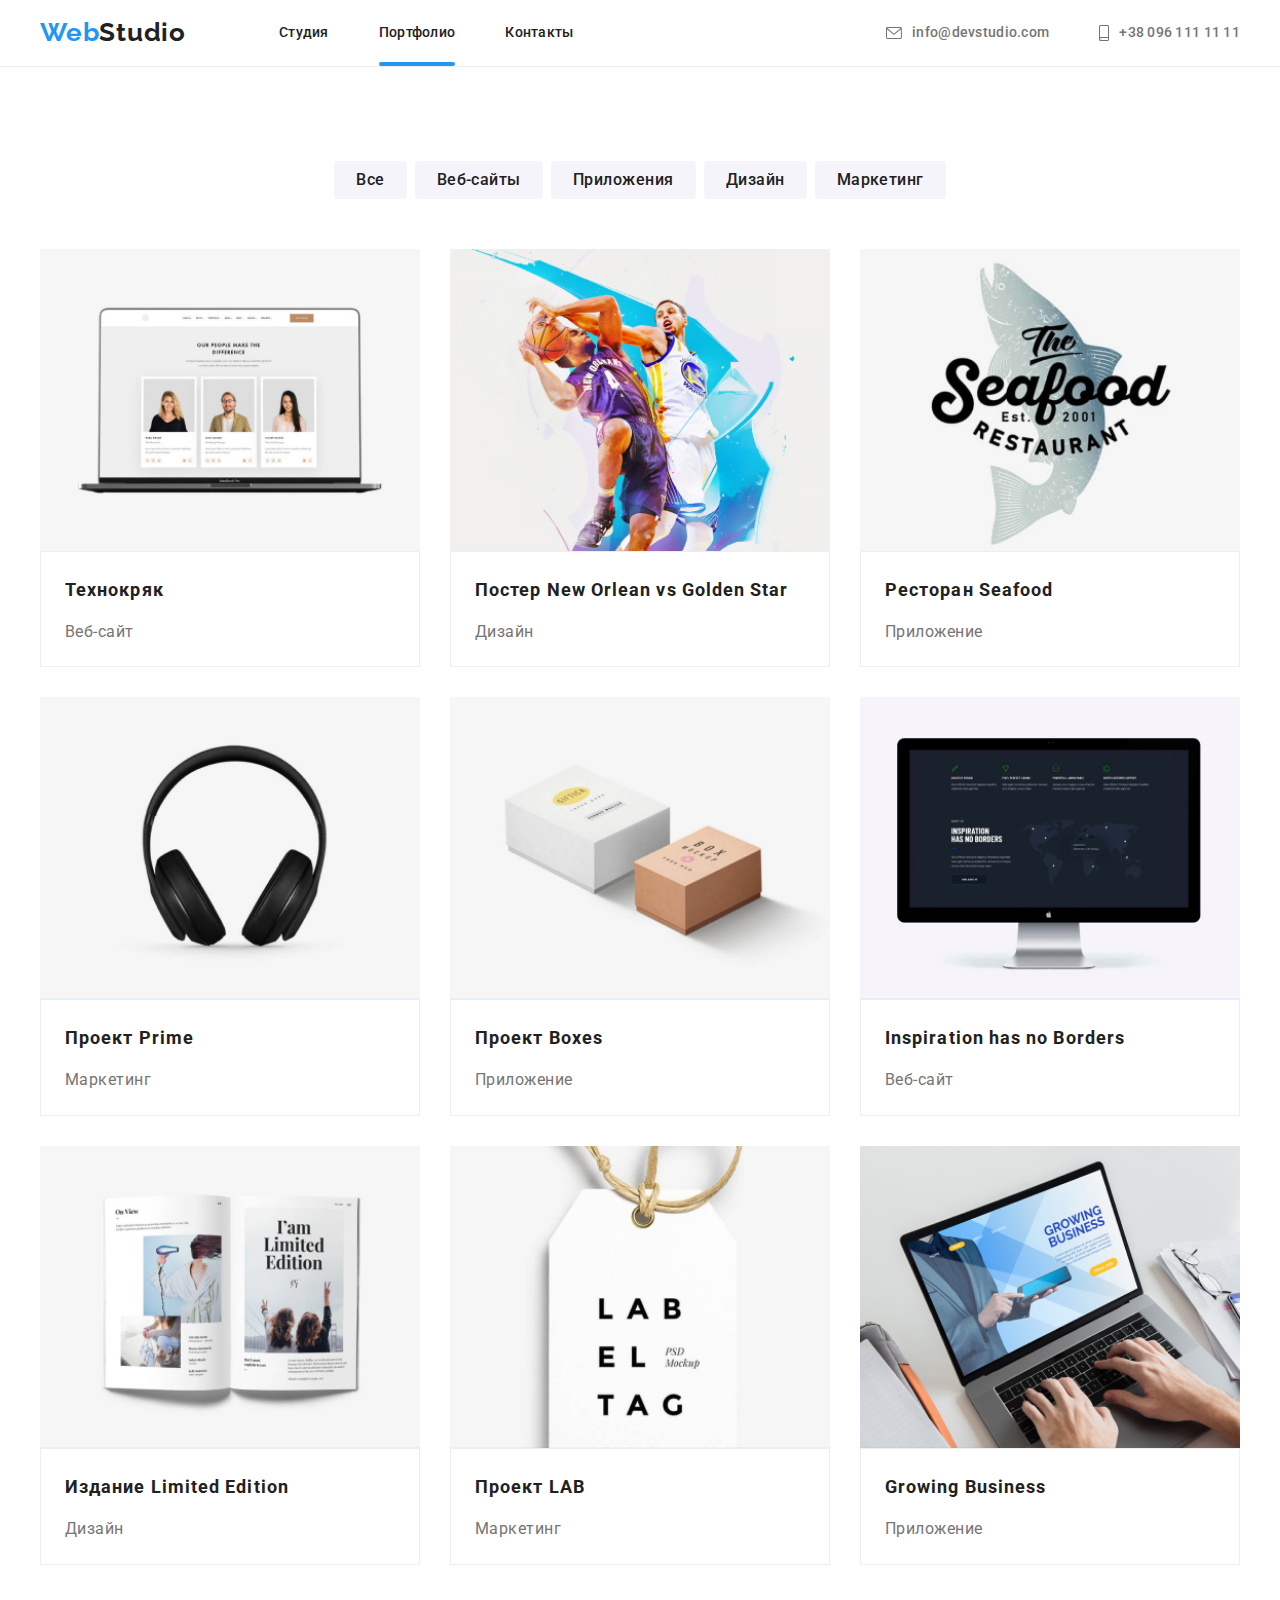
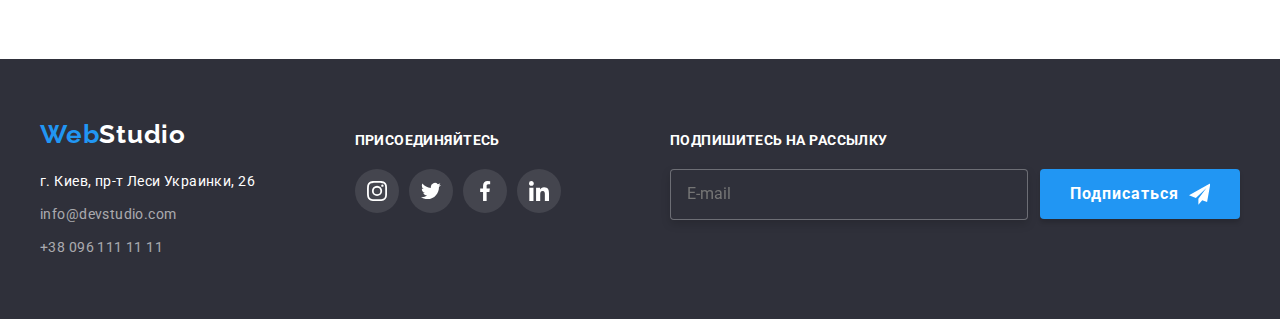
==== portfolio.html @ 5d21a69b "enitial commit" ====
<!DOCTYPE html>
<html lang="en">
  <head>
    <meta charset="UTF-8">
    <meta http-equiv="X-UA-Compatible" content="IE=edge">
    <meta name="viewport" content="width=device-width, initial-scale=1.0">
    <link href="https://fonts.googleapis.com/css2?family=Raleway:wght@700&family=Roboto:wght@400;500;700;900&display=swap" rel="stylesheet">
    <link rel="stylesheet" href="https://cdnjs.cloudflare.com/ajax/libs/modern-normalize/1.1.0/modern-normalize.min.css">
    <link rel="stylesheet" href="css/main.min.css">
    <title>Портфолио</title>
  </head>
  <body>
    <header class="header">
      <div class="container main-nav ">
        <nav class="site-nav">
          <a href="index.html" class="logo"><span class="logo__span">Web</span>Studio</a>
          <ul class="site-nav__list list">
            <li class="site-nav__item item"><a href="index.html" class="site-nav__link ">Студия</a></li>
            <li class="site-nav__item item"><a href="portfolio.html" class="site-nav__link current">Портфолио</a></li>
            <li class="site-nav__item item"><a href="#" class="site-nav__link">Контакты</a></li>
          </ul>
        </nav>
    
        <ul class="contact-list list">
          <li class="contact-list__item"><a href="mailto:info@devstudio.com" class="contact-list__link">
              <svg class="contact-list__icon" width="16px" height="12px">
                <use href="./images/icons.svg#envelope"></use>
              </svg> info@devstudio.com</a></li>
    
          <li class="contact-list__item"><a href="tel:+380961111111" class="contact-list__link">
              <svg class="contact-list__icon" width="10px" height="16px">
                <use href="./images/icons.svg#smartphone"></use>
              </svg> +38 096 111 11 11</a></li>
        </ul>
      </div>
    </header>

    <main>
      <section class="section">
      <div class="container">
        <ul class="filter-list list">
          <li class="filter-list__item"><button type="button" class="filter-list__btn">Все</button></li>
          <li class="filter-list__item"><button type="button" class="filter-list__btn">Веб-сайты</button></li>
          <li class="filter-list__item"><button type="button" class="filter-list__btn">Приложения</button></li>
          <li class="filter-list__item"><button type="button" class="filter-list__btn">Дизайн</button></li>
          <li class="filter-list__item"><button type="button" class="filter-list__btn">Маркетинг</button></li>
        </ul>
      </div>
      
        <div class="container">
        <ul class="cards-list list">
          <li class="cards-list__item"><a href="#" class="cards-list__link">
            <div class="product">
              <img src="images/technokryak.jpg" alt="Пример веб-сайта" width="370" height="294" class="product__image">
              <div class="overlay">
                <p class="overlay__text">Ресурс предлагает комплексные предложения с разным уровнем функционала и сервисов. Все это позволит посетителю получить
                исчерпывающие сведения о компании или частном лице.</p>
              </div>
            </div>
            <div class="product__content">
              <h3 class="product__name">Технокряк</h3>
              <p class="product__info">Веб-сайт</p>
            </div></a>
          </li>

          <li class="cards-list__item"><a href="#" class="cards-list__link">
            <div class="product">
              <img src="images/poster-golden-star.jpg" alt="Постер" width="370" height="294">
              <div class="overlay">
                <p class="overlay__text">Ресурс предлагает комплексные предложения с разным уровнем функционала и сервисов. Все это позволит посетителю
                  получить
                  исчерпывающие сведения о компании или частном лице.</p>
              </div>
            </div>
            <div class="product__content">
              <h3 class="product__name">Постер New Orlean vs Golden Star</h3>
              <p class="product__info">Дизайн</p>
            </div></a>
          </li>

          <li class="cards-list__item"><a href="#" class="cards-list__link">
            <div class="product">
              <img src="images/seafood-logo.jpg" alt="Логотип ресторана" width="370" height="294">
            <div class="overlay">
              <p class="overlay__text">Ресурс предлагает комплексные предложения с разным уровнем функционала и сервисов. Все это позволит посетителю
                получить
                исчерпывающие сведения о компании или частном лице.</p>
            </div>
            </div>
            <div class="product__content">
              <h3 class="product__name">Ресторан Seafood</h3>
              <p class="product__info">Приложение</p>
            </div></a>
          </li>

          <li class="cards-list__item"><a href="#" class="cards-list__link">
            <div class="product">
              <img src="images/headphones.jpg" alt="Чёрные наушники" width="370" height="294">
            <div class="overlay">
              <p class="overlay__text">Ресурс предлагает комплексные предложения с разным уровнем функционала и сервисов. Все это позволит посетителю
                получить
                исчерпывающие сведения о компании или частном лице.</p>
            </div>
            </div>
            <div class="product__content">
              <h3 class="product__name">Проект Prime</h3>
              <p class="product__info">Маркетинг</p>
            </div></a>
          </li>

          <li class="cards-list__item"><a href="#" class="cards-list__link">
            <div class="product">
              <img src="images/mockup-boxes.jpg" alt="Макеты коробок" width="370" height="294">
              <div class="overlay">
                <p class="overlay__text">Ресурс предлагает комплексные предложения с разным уровнем функционала и сервисов. Все это позволит посетителю
                  получить
                  исчерпывающие сведения о компании или частном лице.</p>
              </div>
            </div>
            <div class="product__content">
              <h3 class="product__name">Проект Boxes</h3>
              <p class="product__info">Приложение</p>
            </div></a>
          </li>

          <li class="cards-list__item"><a href="#" class="cards-list__link">
            <div class="product">
              <img src="images/inspiration-has-no-borders.jpg" alt="Пример веб-сайта" width="370" height="294">
              <div class="overlay">
                <p class="overlay__text">Ресурс предлагает комплексные предложения с разным уровнем функционала и сервисов. Все это позволит посетителю
                  получить
                  исчерпывающие сведения о компании или частном лице.</p>
              </div>
            </div>
            <div class="product__content">
              <h3 class="product__name">Inspiration has no Borders</h3>
              <p class="product__info">Веб-сайт</p>
            </div></a>
          </li>

          <li class="cards-list__item"><a href="#" class="cards-list__link">
            <div class="product">
            <img src="images/limited-edition.jpg" alt="Журнал" width="370" height="294">
            <div class="overlay">
              <p class="overlay__text">Ресурс предлагает комплексные предложения с разным уровнем функционала и сервисов. Все это позволит посетителю
                получить
                исчерпывающие сведения о компании или частном лице.</p>
            </div>
            </div>
            <div class="product__content">
              <h3 class="product__name">Издание Limited Edition</h3>
              <p class="product__info">Дизайн</p>
            </div></a>
          </li>

          <li class="cards-list__item"><a href="#" class="cards-list__link">
            <div class="product">
              <img src="images/lab-project.jpg" alt="Макет проекта" width="370" height="294">
              <div class="overlay">
                <p class="overlay__text">Ресурс предлагает комплексные предложения с разным уровнем функционала и сервисов. Все это позволит посетителю
                  получить
                  исчерпывающие сведения о компании или частном лице.</p>
              </div>
            </div>
            <div class="product__content">
              <h3 class="product__name">Проект LAB</h3>
              <p class="product__info">Маркетинг</p>
            </div></a>
          </li>

          <li class="cards-list__item"><a href="#" class="cards-list__link">
            <div class="product">
              <img src="images/growing-business.jpg" alt="Пример веб-сайта" width="370" height="294">
              <div class="overlay">
                <p class="overlay__text">Ресурс предлагает комплексные предложения с разным уровнем функционала и сервисов. Все это позволит посетителю
                  получить
                  исчерпывающие сведения о компании или частном лице.</p>
              </div>
            </div>
            <div class="product__content">
              <h3 class="product__name">Growing Business</h3>
              <p class="product__info">Приложение</p>
            </div></a>
          </li>
        </ul>
      </div>
      </section>
    </main>

    <footer class="footer">
      <div class="container">
        <div class="footer-container">
          <div class="footer-info">
            <a href="index.html" class="footer__logo logo"><span class="logo__span">Web</span>Studio</a>
            <address class="footer-info__address">г. Киев, пр-т Леси Украинки, 26</address>
            <a href="mailto:info@devstudio.com" class="footer-info__link">info@devstudio.com</a>
            <a href="tel:+380961111111" class="footer-info__link">+38 096 111 11 11</a>
          </div>
    
          <div class="footer-join">
            <b class="footer-join__join">Присоединяйтесь</b>
            <ul class="icon-actions list">
              <li><a href="https://www.instagram.com/" class="icon-actions__item footer-icon"><svg width="20px"
                    height="20px">
                    <use href="./images/icons.svg#instagram"></use>
                  </svg></a></li>
    
              <li><a href="https://twitter.com/" class="icon-actions__item footer-icon"><svg width="20px" height="20px">
                    <use href="./images/icons.svg#twitter"></use>
                  </svg></a></li>
    
              <li><a href="https://www.facebook.com/" class="icon-actions__item footer-icon"><svg width="20px"
                    height="20px">
                    <use href="./images/icons.svg#facebook"></use>
                  </svg></a></li>
    
              <li><a href="https://www.linkedin.com/" class="icon-actions__item last footer-icon"><svg width="20px"
                    height="20px">
                    <use href="./images/icons.svg#linkedin"></use>
                  </svg></a></li>
            </ul>
          </div>
    
          <div class="footer-form">
            <b class="footer-form__join">Подпишитесь на рассылку</b>
    
            <form class="footer-form__form">
              <input type="mail" name="mail" id="mail" placeholder="E-mail" class="footer-form__input">
              <button type="submit" class="footer-form__btn">Подписаться
                <svg width="24px" height="24px" class="footer-form__icon">
                  <use href="./images/icons.svg#telegram"></use>
                </svg>
              </button>
    
            </form>
          </div>
    
        </div>
    
      </div>
    </footer>

  </body>
</html>
---- css/main.min.css ----
:root{--primary-text-color: #212121;--secondary-text-color: #757575;--accent-color: #2196f3;--background: #ffffff;--filter-btn-color: #f5f4fa;--main-font: 'Roboto', sans-serif;--logo-font: 'Raleway', sans-serif;--icon: #afb1b8}.visually-hidden{position:absolute;width:1px;height:1px;margin:-1px;border:0;padding:0;clip:rect(0 0 0 0);overflow:hidden}*,*::before,*::after{box-sizing:border-box}h1,h2,h3,h4,h5,h6,p{margin:0}img{display:block;width:100%;height:auto}body{background-color:var(--background);color:var(--primary-text-color);font-family:var(--main-font);margin:0}.list{padding:0;margin:0;list-style:none}.section{padding:94px 0px 94px 0px}.features-list__text,.team-list__text,.product__info{color:var(--secondary-text-color)}.container{width:1230px;padding-left:15px;padding-right:15px;margin:0px auto}.logo{color:inherit;font-family:'Raleway', sans-serif;font-weight:700;font-size:26px;line-height:1.2;letter-spacing:0.03em;text-decoration:none}.footer__logo{color:#ffffff;padding:0}.logo__span{color:var(--accent-color)}.submit__btn,.hero-section__btn,.footer-form__btn{display:flex;align-items:center;text-align:center;letter-spacing:0.06em;color:#FFFFFF;font-family:'Roboto';font-style:normal;font-weight:700;font-size:16px;line-height:1.9;background:var(--accent-color);box-shadow:0px 4px 4px rgba(0,0,0,0.15);border-radius:4px}.submit__btn:hover,.hero-section__btn:hover,.footer-form__btn:hover,.submit__btn:focus,.hero-section__btn:focus,.footer-form__btn:focus{background-color:#188cef}.section-title{margin:0 auto;margin-bottom:50px;font-size:36px;line-height:1.1;text-align:center;letter-spacing:0.03em}.icon-actions{display:flex}.icon-actions__item{display:block;width:44px;height:44px;padding:12px;margin-right:10px;border-radius:50%;fill:var(--icon);transition:fill 250ms cubic-bezier(0.4, 0, 0.2, 1),background-color 250ms cubic-bezier(0.4, 0, 0.2, 1)}.icon-actions__item:hover,.icon-actions__item:focus{fill:#ffffff;background-color:var(--accent-color)}.backdrop{position:fixed;top:0;left:0;width:100%;height:100%;background-color:rgba(0,0,0,0.2);opacity:1;transition:opacity 250ms cubic-bezier(0.4, 0, 0.2, 1)}.backdrop.is-hidden{opacity:0;pointer-events:none}.backdrop.is-hidden .modal{transform:translate(-50%, -50%) scale(0.9)}.modal{width:528px;height:581px;position:absolute;top:50%;left:50%;padding:8px 8px 543px 490px;background-color:#ffffff;box-shadow:0px 1px 3px rgba(0,0,0,0.12),0px 1px 1px rgba(0,0,0,0.14),0px 2px 1px rgba(0,0,0,0.2);border-radius:4px;transform:translate(-50%, -50%) scale(1);transition:transform 250ms cubic-bezier(0.4, 0, 0.2, 1)}.modal__btn{position:absolute;z-index:1;width:30px;height:30px;background:#ffffff;border:1px solid rgba(0,0,0,0.1);box-sizing:border-box;border-radius:100%}.form__icon--close{width:11px;height:11px;transition:fill 250ms cubic-bezier(0.4, 0, 0.2, 1)}.form__icon--close:hover,.form__icon--close:focus{fill:var(--accent-color)}.form{width:100%;position:absolute;top:0;left:0;bottom:0;padding:40px}.form__title{margin-bottom:12px;font-weight:700;font-size:20px;line-height:1.2;text-align:center;letter-spacing:0.03em;color:var(--primary-text-color)}.form__field{position:relative;display:flex;flex-direction:column}.form__label{margin-bottom:4px;font-family:'Roboto';font-size:12px;line-height:1.2;letter-spacing:0.01em;color:var(--secondary-text-color)}.form__input{margin:0;padding:12px 40px;margin-bottom:10px;border:1px solid rgba(33,33,33,0.2);box-sizing:border-box;border-radius:4px;transition:border 250ms cubic-bezier(0.4, 0, 0.2, 1);font-size:16px}.form__input:hover,.form__input:focus{border:1px solid var(--accent-color);box-sizing:border-box;border-radius:4px}.form__input:hover ~ .form__icon,.form__input:focus ~ .form__icon{fill:var(--accent-color)}.form__icon{position:absolute;top:57%;left:12px;transform:translateY(-57%);transition:fill 250ms cubic-bezier(0.4, 0, 0.2, 1)}.form__textarea{margin:0;padding:12px 16px;margin-bottom:20px;border:1px solid rgba(33,33,33,0.2);box-sizing:border-box;border-radius:4px;resize:none}.form__textarea:hover,.form__textarea:focus{border:1px solid var(--accent-color);box-sizing:border-box;border-radius:4px}.form__textarea::placeholder{color:rgba(117,117,117,0.5);font-size:14px;line-height:1.2;letter-spacing:0.01em}.policy-checkbox__label{display:flex;align-items:center;margin-bottom:30px;margin-left:11px;font-size:14px;line-height:1.7;letter-spacing:0.03em;color:var(--secondary-text-color)}.policy-checkbox__label::before{content:'';display:inline-block;width:16px;height:15px;margin-right:7px;cursor:pointer;border:#212121 2px solid;border-radius:2px}.policy-checkbox:focus+.policy-checkbox__label::before{width:16px;height:15px;outline:var(--primary-text-color) 1px solid}.policy-checkbox:checked+.policy-checkbox__label::before{width:16px;height:15px;border:#2196F3 2px solid;border-radius:2px;background-image:url("../images/check.svg");background-color:#2196F3;background-size:contain;background-position:center;background-repeat:no-repeat;margin-right:7px;outline:none}.policy-checkbox__link{color:var(--accent-color);margin:0 auto}.submit__btn{width:200px;height:50px;padding:10px 55px 10px 55px;margin:0 auto;border:none;cursor:pointer;transition:background-color 250ms cubic-bezier(0.4, 0, 0.2, 1),box-shadow 250ms cubic-bezier(0.4, 0, 0.2, 1)}.filter-list{display:flex;justify-content:center;margin-bottom:50px}.filter-list__item:not(:last-child){margin-right:8px}.filter-list__btn{background-color:var(--filter-btn-color);color:var(--primary-text-color);border-radius:4px;padding:6px 22px 6px 22px;border:none;font-family:var(--main-font);font-size:16px;font-weight:500;line-height:1.6;text-align:center;letter-spacing:0.03em;transition:color 250ms cubic-bezier(0.4, 0, 0.2, 1),background-color 250ms cubic-bezier(0.4, 0, 0.2, 1),box-shadsow 250ms cubic-bezier(0.4, 0, 0.2, 1)}.filter-list__btn:hover,.filter-list__btn:focus{background-color:var(--accent-color);color:#ffffff;cursor:pointer;box-shadow:0px 3px 1px rgba(0,0,0,0.1),0px 1px 2px rgba(0,0,0,0.08),0px 2px 2px rgba(0,0,0,0.12)}.header{border-bottom:1px solid #ececec;background:var(--background)}.header .list{font-weight:500;font-size:14px;line-height:1.1;letter-spacing:0.02em}.site-nav__link{color:inherit;text-decoration:none;padding:26px 0px 26px 0px;transition:color 250ms cubic-bezier(0.4, 0, 0.2, 1)}.site-nav__link:hover,.site-nav__link:focus{color:var(--accent-color)}.site-nav__list .site-nav__link{position:relative}.site-nav__link.current::after{content:'';display:block;position:absolute;bottom:0;width:100%;height:4px;background:var(--accent-color);border-radius:2px}.main-nav,.main-nav .site-nav{display:flex;align-items:center}.site-nav__list{display:flex;margin-left:93px}.site-nav__item:not(:last-child){margin-right:50px}.site-nav__link .current{color:var(--accent-color)}.contact-list{display:flex;margin-left:auto}.contact-list__item:not(:last-child){margin-right:50px}.contact-list__link{display:flex;color:var(--secondary-text-color);fill:var(--secondary-text-color);text-decoration:none;align-items:center;padding:25px 0px 25px 0px;transition:color 250ms cubic-bezier(0.4, 0, 0.2, 1),fill 250ms cubic-bezier(0.4, 0, 0.2, 1)}.contact-list__link:hover,.contact-list__link:focus{color:var(--accent-color);fill:var(--accent-color)}.contact-list__icon{margin-right:10px}.hero-section{background-color:#2f303a;background-image:linear-gradient(rgba(47,48,58,0.4), rgba(47,48,58,0.4)),url("../images/hero.jpg");padding-top:200px;padding-bottom:200px;text-align:center}.hero-section__title{width:696px;color:#ffffff;font-weight:900;font-size:44px;line-height:1.36;letter-spacing:0.06em;text-transform:uppercase;margin:0 auto;margin-bottom:30px}.hero-section__btn{padding:10px 32px 10px 32px;margin:0 auto;border:none;cursor:pointer;box-shadow:0px 4px 4px rgba(0,0,0,0.15);transition:background-color 250ms cubic-bezier(0.4, 0, 0.2, 1)}.features-section{padding-bottom:0}.features-list{display:flex}.features-list__item{margin:0 auto;width:270px}.features-list__subtitle{margin-bottom:10px;font-size:14px;font-weight:700;line-height:1.1;letter-spacing:0.03em;text-transform:uppercase}.features-list__text{font-size:14px;line-height:1.7;letter-spacing:0.03em}.features-list__icon{display:flex;width:270px;height:120px;background-color:var(--filter-btn-color);border-radius:4px;margin-bottom:30px;justify-content:center;align-items:center}.image-list{display:flex}.image-list__item{margin-right:30px;flex-basis:calc(100% / 3);position:relative}.image-list__item:last-child{margin:0 auto}.image-list__text{position:absolute;padding:27px 0px 27px 0px;margin-right:30px;bottom:0;width:100%;color:#ffffff;font-weight:700;background-color:rgba(47,48,58,0.8);line-height:1.2;text-align:center;text-transform:uppercase}.team-section{background-color:#f5f4fa}.team-list{display:flex}.team-list__item{margin-right:30px;flex-basis:calc(100% / 4)}.team-list__item:last-child{margin-right:0}.card{box-shadow:0px 1px 3px rgba(0,0,0,0.12),0px 1px 1px rgba(0,0,0,0.14),0px 2px 1px rgba(0,0,0,0.2);border-radius:0px 0px 4px 4px;background:#ffffff}.card-content{padding:30px 32px 30px 32px}.team-list__subtitle{margin-bottom:10px;font-weight:500;font-size:16px;line-height:1.2;text-align:center;letter-spacing:0.03em}.team-list__text{font-size:16px;line-height:1.2;text-align:center;letter-spacing:0.03em;margin-bottom:16px}.features-list__text,.team-list__text,.product__info{color:var(--secondary-text-color)}.clients-list{display:flex}.clients-list__item{margin-right:30px;flex-basis:calc(100% / 6)}.clients-list__item:last-child,.clients-list__item .last{margin-right:0}.clients-list__icon{height:92px;border:1px solid var(--icon);border-radius:4px;padding:16px 32px;display:block;fill:var(--icon);transition:fill 250ms cubic-bezier(0.4, 0, 0.2, 1),border 250ms cubic-bezier(0.4, 0, 0.2, 1)}.clients-list__icon:hover,.clients-list__icon:focus{border:1px solid var(--accent-color);fill:var(--accent-color)}.cards-list{display:flex;flex-wrap:wrap;margin-top:-30px;margin-left:-30px}.cards-list__item{position:relative;flex-basis:calc(100% / 3 - 30px);margin-left:30px;margin-top:30px;transition:box-shadow 250ms cubic-bezier(0.4, 0, 0.2, 1)}.cards-list__item:hover,.cards-list__item:focus{box-shadow:0px 1px 1px rgba(0,0,0,0.12),0px 4px 4px rgba(0,0,0,0.06),1px 4px 6px rgba(0,0,0,0.16)}.cards-list__item:hover .overlay,.cards-list__item:focus .overlay{transform:translateY(0)}.product__content{padding:20px 24px 20px 24px;border:1px solid #eeeeee}.product__name{font-weight:700;font-size:18px;line-height:2;letter-spacing:0.06em;margin-bottom:10px}.product__info{line-height:1.8;letter-spacing:0.03em}.cards-list__link{text-decoration:none;color:inherit}.product{position:relative;overflow:hidden}.product .overlay{position:absolute;top:0;left:0;width:100%;height:100%;transform:translateY(100%);background-color:rgba(33,150,243,0.9);transition:transform 250ms cubic-bezier(0.4, 0, 0.2, 1),background-color 250ms cubic-bezier(0.4, 0, 0.2, 1)}.overlay .overlay__text{font-size:18px;line-height:1.5;letter-spacing:0.03em;margin:63px 24px;color:#ffffff}.footer{background-color:#2f303a;padding:60px 0px 60px 0px;display:flex}.footer-info__link{font-size:14px;line-height:1.7;letter-spacing:0.03em;color:rgba(255,255,255,0.6);text-decoration:none;display:block;margin-top:9px;transition:color 250ms cubic-bezier(0.4, 0, 0.2, 1),fill 250ms cubic-bezier(0.4, 0, 0.2, 1)}.footer-info__link:hover,.footer-info__link:focus{color:var(--accent-color);fill:var(--accent-color)}.footer-info__address{margin:20px 0px 0px 0px;color:#ffffff;font-style:normal;font-size:14px;line-height:1.7;letter-spacing:0.03em}.footer-container,.footer-actions{display:flex}.footer-join{margin-top:12px;margin-left:auto}.footer-join__join,.footer-form__join{font-weight:700px;text-transform:uppercase;color:#ffffff;font-size:14px;line-height:1.2;letter-spacing:0.03em}.icon-actions__item.footer-icon{width:44px;height:44px;border-radius:50%;margin-top:20px;padding:12px;fill:#ffffff;background-color:rgba(255,255,255,0.1)}.icon-actions__item.footer-icon:not(:last-child){margin-right:10px}.icon-actions__item.footer-icon:hover,.icon-actions__item.footer-icon:focus{fill:#ffffff;background-color:var(--accent-color)}.footer-form{position:relative;margin-top:12px;margin-left:auto}.footer-form__form{display:flex;flex-direction:row}.footer-form__input{width:358px;margin:20px 12px 0px 0px;padding:15px 16px;border:1px solid rgba(255,255,255,0.3);box-sizing:border-box;filter:drop-shadow(0px 4px 4px rgba(0,0,0,0.15));background:#2F303A;border-radius:4px}.footer-form__btn{width:200px;height:50px;margin-top:20px;padding:10px 30px 10px 30px;border:none;cursor:pointer;transition:background-color 250ms cubic-bezier(0.4, 0, 0.2, 1),box-shadow 250ms cubic-bezier(0.4, 0, 0.2, 1)}.footer-form__icon{margin-left:10px;fill:#ffffff}
/*# sourceMappingURL=main.min.css.map */
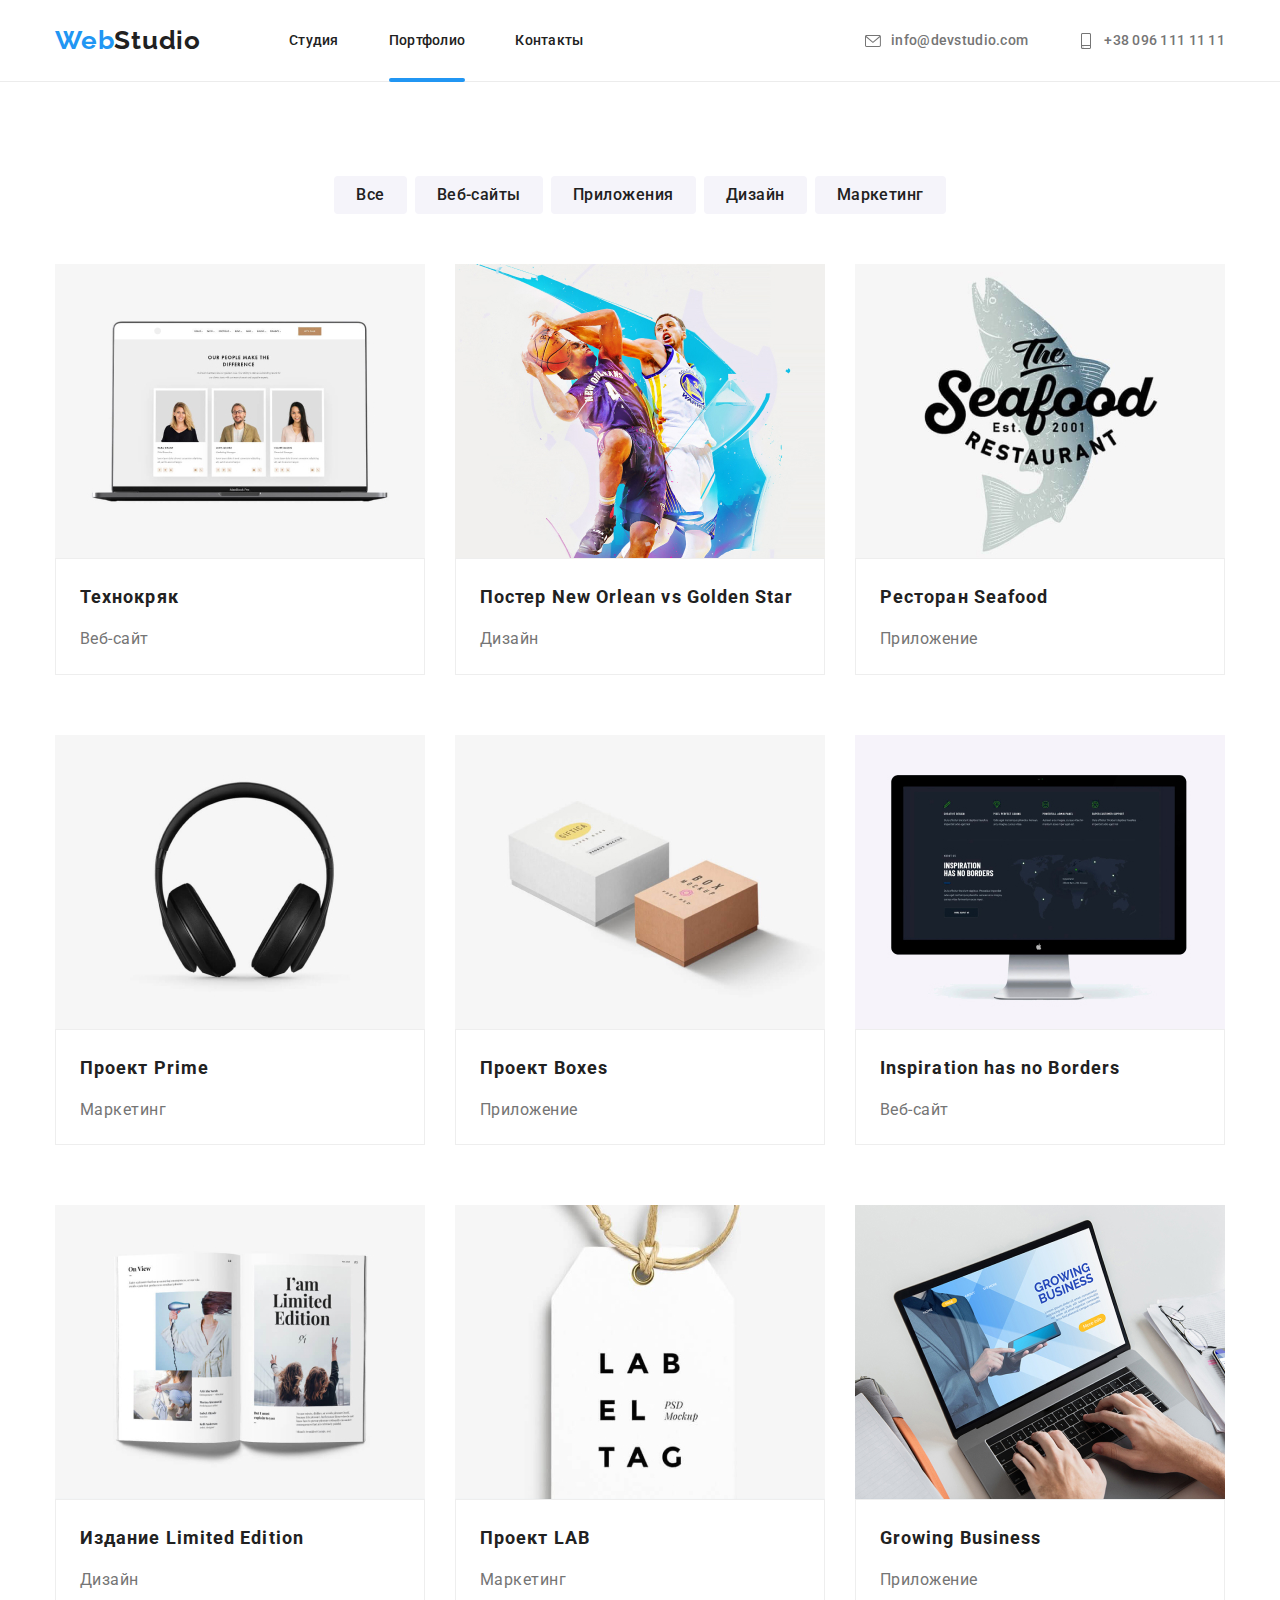
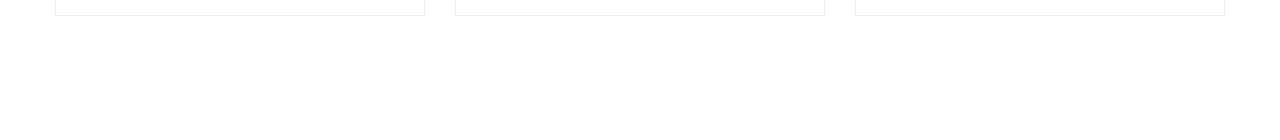
==== commit 85f0a206: "upd" ====
--- a/portfolio.html
+++ b/portfolio.html
@@ -10,16 +10,22 @@
     <title>Портфолио</title>
   </head>
   <body>
-    <header class="header">
-      <div class="container main-nav ">
+     <header class="header">
+      <div class="container header-container">
         <nav class="site-nav">
           <a href="index.html" class="logo"><span class="logo__span">Web</span>Studio</a>
           <ul class="site-nav__list list">
-            <li class="site-nav__item item"><a href="index.html" class="site-nav__link ">Студия</a></li>
+            <li class="site-nav__item item"><a href="index.html" class="site-nav__link">Студия</a></li>
             <li class="site-nav__item item"><a href="portfolio.html" class="site-nav__link current">Портфолио</a></li>
             <li class="site-nav__item item"><a href="#" class="site-nav__link">Контакты</a></li>
           </ul>
         </nav>
+    
+        <button type="button" class="mobile-menu__btn" data-menu-open>
+          <svg class="mobile-menu__icon" width="40px" height="40px">
+            <use href="./images/icons.svg#burger-menu"></use>
+          </svg>
+        </button>
     
         <ul class="contact-list list">
           <li class="contact-list__item"><a href="mailto:info@devstudio.com" class="contact-list__link">
@@ -33,7 +39,50 @@
               </svg> +38 096 111 11 11</a></li>
         </ul>
       </div>
-    </header>
+    
+      <div class="mobile-menu is-open" data-menu>
+        <div class="container mobile-menu__container">
+          <button type="button" class="mobile-menu__close-btn" data-menu-close>
+            <svg class="mobile-menu__close-icon" width="20px" height="20px">
+              <use href="./images/icons.svg#cross"></use>
+            </svg>
+          </button>
+    
+          <ul class="mobile-menu__list list">
+            <li class="mobile-menu__item">
+              <a href="./index.html" class="mobile-menu__item--link">Студия</a>
+            </li>
+            <li class="mobile-menu__item">
+              <a href="./portfolio.html" class="mobile-menu__item--link">Портфолио</a>
+            </li>
+            <li class="mobile-menu__item">
+              <a href="#" class="mobile-menu__item--link last-link">Контакты</a>
+            </li>
+          </ul>
+    
+    
+    
+          <a href="tel:+380961111111" class="mobile-menu__phone-link"> +38 096 111 11 11</a>
+          <a href="mailto:info@devstudio.com" class="mobile-menu__mail-link">info@devstudio.com</a>
+    
+          <ul class="social-list list">
+            <li class="social-list__item">
+              <a href="#" class="social-list__link">Instagram</a>
+            </li>
+            <li class="social-list__item">
+              <a href="#" class="social-list__link">Twitter</a>
+            </li>
+            <li class="social-list__item">
+              <a href="#" class="social-list__link">Facebook</a>
+            </li>
+            <li class="social-list__item">
+              <a href="#" class="social-list__link">LinkedIn</a>
+            </li>
+          </ul>
+    
+        </div>
+      </div>
+    </header> 
 
     <main>
       <section class="section">
@@ -187,7 +236,7 @@
       </section>
     </main>
 
-    <footer class="footer">
+    <!-- <footer class="footer">
       <div class="container">
         <div class="footer-container">
           <div class="footer-info">
@@ -238,7 +287,10 @@
         </div>
     
       </div>
-    </footer>
-
+    </footer> -->
+
+
+    <script src="./js/modal.js"></script>
+    <script src="./js/menu.js"></script>
   </body>
 </html>
--- a/css/main.min.css
+++ b/css/main.min.css
@@ -1,2 +1,3 @@
-:root{--primary-text-color: #212121;--secondary-text-color: #757575;--accent-color: #2196f3;--background: #ffffff;--filter-btn-color: #f5f4fa;--main-font: 'Roboto', sans-serif;--logo-font: 'Raleway', sans-serif;--icon: #afb1b8}.visually-hidden{position:absolute;width:1px;height:1px;margin:-1px;border:0;padding:0;clip:rect(0 0 0 0);overflow:hidden}*,*::before,*::after{box-sizing:border-box}h1,h2,h3,h4,h5,h6,p{margin:0}img{display:block;width:100%;height:auto}body{background-color:var(--background);color:var(--primary-text-color);font-family:var(--main-font);margin:0}.list{padding:0;margin:0;list-style:none}.section{padding:94px 0px 94px 0px}.features-list__text,.team-list__text,.product__info{color:var(--secondary-text-color)}.container{width:1230px;padding-left:15px;padding-right:15px;margin:0px auto}.logo{color:inherit;font-family:'Raleway', sans-serif;font-weight:700;font-size:26px;line-height:1.2;letter-spacing:0.03em;text-decoration:none}.footer__logo{color:#ffffff;padding:0}.logo__span{color:var(--accent-color)}.submit__btn,.hero-section__btn,.footer-form__btn{display:flex;align-items:center;text-align:center;letter-spacing:0.06em;color:#FFFFFF;font-family:'Roboto';font-style:normal;font-weight:700;font-size:16px;line-height:1.9;background:var(--accent-color);box-shadow:0px 4px 4px rgba(0,0,0,0.15);border-radius:4px}.submit__btn:hover,.hero-section__btn:hover,.footer-form__btn:hover,.submit__btn:focus,.hero-section__btn:focus,.footer-form__btn:focus{background-color:#188cef}.section-title{margin:0 auto;margin-bottom:50px;font-size:36px;line-height:1.1;text-align:center;letter-spacing:0.03em}.icon-actions{display:flex}.icon-actions__item{display:block;width:44px;height:44px;padding:12px;margin-right:10px;border-radius:50%;fill:var(--icon);transition:fill 250ms cubic-bezier(0.4, 0, 0.2, 1),background-color 250ms cubic-bezier(0.4, 0, 0.2, 1)}.icon-actions__item:hover,.icon-actions__item:focus{fill:#ffffff;background-color:var(--accent-color)}.backdrop{position:fixed;top:0;left:0;width:100%;height:100%;background-color:rgba(0,0,0,0.2);opacity:1;transition:opacity 250ms cubic-bezier(0.4, 0, 0.2, 1)}.backdrop.is-hidden{opacity:0;pointer-events:none}.backdrop.is-hidden .modal{transform:translate(-50%, -50%) scale(0.9)}.modal{width:528px;height:581px;position:absolute;top:50%;left:50%;padding:8px 8px 543px 490px;background-color:#ffffff;box-shadow:0px 1px 3px rgba(0,0,0,0.12),0px 1px 1px rgba(0,0,0,0.14),0px 2px 1px rgba(0,0,0,0.2);border-radius:4px;transform:translate(-50%, -50%) scale(1);transition:transform 250ms cubic-bezier(0.4, 0, 0.2, 1)}.modal__btn{position:absolute;z-index:1;width:30px;height:30px;background:#ffffff;border:1px solid rgba(0,0,0,0.1);box-sizing:border-box;border-radius:100%}.form__icon--close{width:11px;height:11px;transition:fill 250ms cubic-bezier(0.4, 0, 0.2, 1)}.form__icon--close:hover,.form__icon--close:focus{fill:var(--accent-color)}.form{width:100%;position:absolute;top:0;left:0;bottom:0;padding:40px}.form__title{margin-bottom:12px;font-weight:700;font-size:20px;line-height:1.2;text-align:center;letter-spacing:0.03em;color:var(--primary-text-color)}.form__field{position:relative;display:flex;flex-direction:column}.form__label{margin-bottom:4px;font-family:'Roboto';font-size:12px;line-height:1.2;letter-spacing:0.01em;color:var(--secondary-text-color)}.form__input{margin:0;padding:12px 40px;margin-bottom:10px;border:1px solid rgba(33,33,33,0.2);box-sizing:border-box;border-radius:4px;transition:border 250ms cubic-bezier(0.4, 0, 0.2, 1);font-size:16px}.form__input:hover,.form__input:focus{border:1px solid var(--accent-color);box-sizing:border-box;border-radius:4px}.form__input:hover ~ .form__icon,.form__input:focus ~ .form__icon{fill:var(--accent-color)}.form__icon{position:absolute;top:57%;left:12px;transform:translateY(-57%);transition:fill 250ms cubic-bezier(0.4, 0, 0.2, 1)}.form__textarea{margin:0;padding:12px 16px;margin-bottom:20px;border:1px solid rgba(33,33,33,0.2);box-sizing:border-box;border-radius:4px;resize:none}.form__textarea:hover,.form__textarea:focus{border:1px solid var(--accent-color);box-sizing:border-box;border-radius:4px}.form__textarea::placeholder{color:rgba(117,117,117,0.5);font-size:14px;line-height:1.2;letter-spacing:0.01em}.policy-checkbox__label{display:flex;align-items:center;margin-bottom:30px;margin-left:11px;font-size:14px;line-height:1.7;letter-spacing:0.03em;color:var(--secondary-text-color)}.policy-checkbox__label::before{content:'';display:inline-block;width:16px;height:15px;margin-right:7px;cursor:pointer;border:#212121 2px solid;border-radius:2px}.policy-checkbox:focus+.policy-checkbox__label::before{width:16px;height:15px;outline:var(--primary-text-color) 1px solid}.policy-checkbox:checked+.policy-checkbox__label::before{width:16px;height:15px;border:#2196F3 2px solid;border-radius:2px;background-image:url("../images/check.svg");background-color:#2196F3;background-size:contain;background-position:center;background-repeat:no-repeat;margin-right:7px;outline:none}.policy-checkbox__link{color:var(--accent-color);margin:0 auto}.submit__btn{width:200px;height:50px;padding:10px 55px 10px 55px;margin:0 auto;border:none;cursor:pointer;transition:background-color 250ms cubic-bezier(0.4, 0, 0.2, 1),box-shadow 250ms cubic-bezier(0.4, 0, 0.2, 1)}.filter-list{display:flex;justify-content:center;margin-bottom:50px}.filter-list__item:not(:last-child){margin-right:8px}.filter-list__btn{background-color:var(--filter-btn-color);color:var(--primary-text-color);border-radius:4px;padding:6px 22px 6px 22px;border:none;font-family:var(--main-font);font-size:16px;font-weight:500;line-height:1.6;text-align:center;letter-spacing:0.03em;transition:color 250ms cubic-bezier(0.4, 0, 0.2, 1),background-color 250ms cubic-bezier(0.4, 0, 0.2, 1),box-shadsow 250ms cubic-bezier(0.4, 0, 0.2, 1)}.filter-list__btn:hover,.filter-list__btn:focus{background-color:var(--accent-color);color:#ffffff;cursor:pointer;box-shadow:0px 3px 1px rgba(0,0,0,0.1),0px 1px 2px rgba(0,0,0,0.08),0px 2px 2px rgba(0,0,0,0.12)}.header{border-bottom:1px solid #ececec;background:var(--background)}.header .list{font-weight:500;font-size:14px;line-height:1.1;letter-spacing:0.02em}.site-nav__link{color:inherit;text-decoration:none;padding:26px 0px 26px 0px;transition:color 250ms cubic-bezier(0.4, 0, 0.2, 1)}.site-nav__link:hover,.site-nav__link:focus{color:var(--accent-color)}.site-nav__list .site-nav__link{position:relative}.site-nav__link.current::after{content:'';display:block;position:absolute;bottom:0;width:100%;height:4px;background:var(--accent-color);border-radius:2px}.main-nav,.main-nav .site-nav{display:flex;align-items:center}.site-nav__list{display:flex;margin-left:93px}.site-nav__item:not(:last-child){margin-right:50px}.site-nav__link .current{color:var(--accent-color)}.contact-list{display:flex;margin-left:auto}.contact-list__item:not(:last-child){margin-right:50px}.contact-list__link{display:flex;color:var(--secondary-text-color);fill:var(--secondary-text-color);text-decoration:none;align-items:center;padding:25px 0px 25px 0px;transition:color 250ms cubic-bezier(0.4, 0, 0.2, 1),fill 250ms cubic-bezier(0.4, 0, 0.2, 1)}.contact-list__link:hover,.contact-list__link:focus{color:var(--accent-color);fill:var(--accent-color)}.contact-list__icon{margin-right:10px}.hero-section{background-color:#2f303a;background-image:linear-gradient(rgba(47,48,58,0.4), rgba(47,48,58,0.4)),url("../images/hero.jpg");padding-top:200px;padding-bottom:200px;text-align:center}.hero-section__title{width:696px;color:#ffffff;font-weight:900;font-size:44px;line-height:1.36;letter-spacing:0.06em;text-transform:uppercase;margin:0 auto;margin-bottom:30px}.hero-section__btn{padding:10px 32px 10px 32px;margin:0 auto;border:none;cursor:pointer;box-shadow:0px 4px 4px rgba(0,0,0,0.15);transition:background-color 250ms cubic-bezier(0.4, 0, 0.2, 1)}.features-section{padding-bottom:0}.features-list{display:flex}.features-list__item{margin:0 auto;width:270px}.features-list__subtitle{margin-bottom:10px;font-size:14px;font-weight:700;line-height:1.1;letter-spacing:0.03em;text-transform:uppercase}.features-list__text{font-size:14px;line-height:1.7;letter-spacing:0.03em}.features-list__icon{display:flex;width:270px;height:120px;background-color:var(--filter-btn-color);border-radius:4px;margin-bottom:30px;justify-content:center;align-items:center}.image-list{display:flex}.image-list__item{margin-right:30px;flex-basis:calc(100% / 3);position:relative}.image-list__item:last-child{margin:0 auto}.image-list__text{position:absolute;padding:27px 0px 27px 0px;margin-right:30px;bottom:0;width:100%;color:#ffffff;font-weight:700;background-color:rgba(47,48,58,0.8);line-height:1.2;text-align:center;text-transform:uppercase}.team-section{background-color:#f5f4fa}.team-list{display:flex}.team-list__item{margin-right:30px;flex-basis:calc(100% / 4)}.team-list__item:last-child{margin-right:0}.card{box-shadow:0px 1px 3px rgba(0,0,0,0.12),0px 1px 1px rgba(0,0,0,0.14),0px 2px 1px rgba(0,0,0,0.2);border-radius:0px 0px 4px 4px;background:#ffffff}.card-content{padding:30px 32px 30px 32px}.team-list__subtitle{margin-bottom:10px;font-weight:500;font-size:16px;line-height:1.2;text-align:center;letter-spacing:0.03em}.team-list__text{font-size:16px;line-height:1.2;text-align:center;letter-spacing:0.03em;margin-bottom:16px}.features-list__text,.team-list__text,.product__info{color:var(--secondary-text-color)}.clients-list{display:flex}.clients-list__item{margin-right:30px;flex-basis:calc(100% / 6)}.clients-list__item:last-child,.clients-list__item .last{margin-right:0}.clients-list__icon{height:92px;border:1px solid var(--icon);border-radius:4px;padding:16px 32px;display:block;fill:var(--icon);transition:fill 250ms cubic-bezier(0.4, 0, 0.2, 1),border 250ms cubic-bezier(0.4, 0, 0.2, 1)}.clients-list__icon:hover,.clients-list__icon:focus{border:1px solid var(--accent-color);fill:var(--accent-color)}.cards-list{display:flex;flex-wrap:wrap;margin-top:-30px;margin-left:-30px}.cards-list__item{position:relative;flex-basis:calc(100% / 3 - 30px);margin-left:30px;margin-top:30px;transition:box-shadow 250ms cubic-bezier(0.4, 0, 0.2, 1)}.cards-list__item:hover,.cards-list__item:focus{box-shadow:0px 1px 1px rgba(0,0,0,0.12),0px 4px 4px rgba(0,0,0,0.06),1px 4px 6px rgba(0,0,0,0.16)}.cards-list__item:hover .overlay,.cards-list__item:focus .overlay{transform:translateY(0)}.product__content{padding:20px 24px 20px 24px;border:1px solid #eeeeee}.product__name{font-weight:700;font-size:18px;line-height:2;letter-spacing:0.06em;margin-bottom:10px}.product__info{line-height:1.8;letter-spacing:0.03em}.cards-list__link{text-decoration:none;color:inherit}.product{position:relative;overflow:hidden}.product .overlay{position:absolute;top:0;left:0;width:100%;height:100%;transform:translateY(100%);background-color:rgba(33,150,243,0.9);transition:transform 250ms cubic-bezier(0.4, 0, 0.2, 1),background-color 250ms cubic-bezier(0.4, 0, 0.2, 1)}.overlay .overlay__text{font-size:18px;line-height:1.5;letter-spacing:0.03em;margin:63px 24px;color:#ffffff}.footer{background-color:#2f303a;padding:60px 0px 60px 0px;display:flex}.footer-info__link{font-size:14px;line-height:1.7;letter-spacing:0.03em;color:rgba(255,255,255,0.6);text-decoration:none;display:block;margin-top:9px;transition:color 250ms cubic-bezier(0.4, 0, 0.2, 1),fill 250ms cubic-bezier(0.4, 0, 0.2, 1)}.footer-info__link:hover,.footer-info__link:focus{color:var(--accent-color);fill:var(--accent-color)}.footer-info__address{margin:20px 0px 0px 0px;color:#ffffff;font-style:normal;font-size:14px;line-height:1.7;letter-spacing:0.03em}.footer-container,.footer-actions{display:flex}.footer-join{margin-top:12px;margin-left:auto}.footer-join__join,.footer-form__join{font-weight:700px;text-transform:uppercase;color:#ffffff;font-size:14px;line-height:1.2;letter-spacing:0.03em}.icon-actions__item.footer-icon{width:44px;height:44px;border-radius:50%;margin-top:20px;padding:12px;fill:#ffffff;background-color:rgba(255,255,255,0.1)}.icon-actions__item.footer-icon:not(:last-child){margin-right:10px}.icon-actions__item.footer-icon:hover,.icon-actions__item.footer-icon:focus{fill:#ffffff;background-color:var(--accent-color)}.footer-form{position:relative;margin-top:12px;margin-left:auto}.footer-form__form{display:flex;flex-direction:row}.footer-form__input{width:358px;margin:20px 12px 0px 0px;padding:15px 16px;border:1px solid rgba(255,255,255,0.3);box-sizing:border-box;filter:drop-shadow(0px 4px 4px rgba(0,0,0,0.15));background:#2F303A;border-radius:4px}.footer-form__btn{width:200px;height:50px;margin-top:20px;padding:10px 30px 10px 30px;border:none;cursor:pointer;transition:background-color 250ms cubic-bezier(0.4, 0, 0.2, 1),box-shadow 250ms cubic-bezier(0.4, 0, 0.2, 1)}.footer-form__icon{margin-left:10px;fill:#ffffff}
+:root{--primary-text-color: #212121;--secondary-text-color: #757575;--accent-color: #2196f3;--background: #ffffff;--filter-btn-color: #f5f4fa;--main-font: 'Roboto', sans-serif;--logo-font: 'Raleway', sans-serif;--icon: #afb1b8}.visually-hidden{position:absolute;width:1px;height:1px;margin:-1px;border:0;padding:0;clip:rect(0 0 0 0);overflow:hidden}*,*::before,*::after{box-sizing:border-box}h1,h2,h3,h4,h5,h6,p{margin:0}img{display:block;width:100%;height:auto}body{background-color:var(--background);color:var(--primary-text-color);font-family:var(--main-font);margin:0}.list{padding:0;margin:0;list-style:none}@media screen and (min-width: 480px){.section{padding-top:60px;padding-bottom:60px}}@media screen and (min-width: 768px){.section{padding-top:60px;padding-bottom:60px}}@media screen and (min-width: 1200px){.section{padding-top:94px;padding-bottom:94px}}.features-list__text,.team-list__text,.product__info{color:var(--secondary-text-color)}.container{padding-left:15px;padding-right:15px}@media screen and (min-width: 480px){.container{width:480px;margin-left:auto;margin-right:auto}}@media screen and (min-width: 768px){.container{width:768px}}@media screen and (min-width: 1200px){.container{width:1200px}}.logo{color:inherit;font-family:'Raleway', sans-serif;font-weight:700;line-height:1.2;letter-spacing:0.03em;text-decoration:none}@media screen and (min-width: 480px){.logo{font-size:24px}}@media screen and (min-width: 1200px){.logo{font-size:26px}}.footer__logo{color:#ffffff;padding:0}.logo__span{color:var(--accent-color)}.mobile-menu__btn{padding:0;line-height:0;border:none;background-color:transparent;fill:var(--primary-text-color);transition:background-color 250ms cubic-bezier(0.4, 0, 0.2, 1)}.mobile-menu__btn:hover,.mobile-menu__btn:focus{fill:var(--accent-color)}@media screen and (min-width: 768px){.mobile-menu__btn{display:none}}@media screen and (min-width: 1200px){.mobile-menu__btn{display:none}}.mobile-menu{z-index:1;position:absolute;top:0;left:0;width:100%;height:100vh;background:#ffffff;overflow:auto;opacity:0;visibility:hidden;pointer-events:none;transition:opacity 250ms linear,+ visibility 250ms linear}@media screen and (min-width: 768px){.mobile-menu{display:none}}@media screen and (min-width: 1200px){.mobile-menu{display:none}}.mobile-menu.is-open{opacity:1;visibility:visible;pointer-events:auto}.mobile-menu__close-btn{position:absolute;top:10px;right:15px;padding:0;line-height:0;border:none;background-color:transparent;fill:var(--primary-text-color);transition:background-color 250ms cubic-bezier(0.4, 0, 0.2, 1)}.mobile-menu__close-btn:hover,.mobile-menu__close-btn:focus{fill:var(--accent-color)}.mobile-menu__container{position:relative;padding-top:48px;padding-bottom:48px}.mobile-menu__item--link{display:inline-block;text-decoration:none;font-family:'Roboto';font-style:normal;font-weight:500;font-size:40px;line-height:1.2;letter-spacing:0.02em;margin-bottom:32px;color:var(--primary-text-color);transition:background-color 250ms cubic-bezier(0.4, 0, 0.2, 1)}.mobile-menu__item--link:hover,.mobile-menu__item--link:focus{color:var(--accent-color)}.last-link{margin-bottom:306px}.mobile-menu__phone-link{display:inline-block;margin-bottom:32px;font-family:'Roboto';font-style:normal;font-weight:500;font-size:34px;line-height:1.2;text-decoration:none;letter-spacing:0.02em;color:var(--accent-color)}.mobile-menu__mail-link{display:inline-block;margin-bottom:64px;font-family:'Roboto';font-style:normal;font-weight:500;font-size:24px;line-height:1.2;letter-spacing:0.02em;text-decoration:none;color:#757575}.social-list{display:flex}.social-list__link{font-family:'Roboto';font-style:normal;font-weight:500;font-size:18px;line-height:1.2;letter-spacing:0.02em;color:var(--accent-color);text-decoration:none;margin-right:20px}.social-list__link:not(:last-child)::after{content:'';display:block;position:absolute;width:22px;height:0px;border:1px solid rgba(33,33,33,0.2);transform:rotate(90deg)}.submit__btn,.hero-section__btn,.footer-form__btn{display:flex;align-items:center;text-align:center;letter-spacing:0.06em;color:#FFFFFF;font-family:'Roboto';font-style:normal;font-weight:700;font-size:16px;line-height:1.9;background:var(--accent-color);box-shadow:0px 4px 4px rgba(0,0,0,0.15);border-radius:4px}.submit__btn:hover,.hero-section__btn:hover,.footer-form__btn:hover,.submit__btn:focus,.hero-section__btn:focus,.footer-form__btn:focus{background-color:#188cef}.section-title{margin:0 auto;margin-bottom:30px;font-size:36px;line-height:1.1;text-align:center;letter-spacing:0.03em}@media screen and (min-width: 1200px){.section-title{margin-bottom:50px}}.icon-actions{display:flex}.icon-actions__item{display:block;width:44px;height:44px;padding:12px;margin-right:10px;border-radius:50%;fill:var(--icon);transition:fill 250ms cubic-bezier(0.4, 0, 0.2, 1),background-color 250ms cubic-bezier(0.4, 0, 0.2, 1)}.icon-actions__item:hover,.icon-actions__item:focus{fill:#ffffff;background-color:var(--accent-color)}@media screen and (min-width: 480px){.icon-actions{display:flex;justify-content:center}.icon-actions__item{display:block;width:44px;height:44px;padding:12px;margin-right:10px;border-radius:50%;fill:var(--icon);transition:fill 250ms cubic-bezier(0.4, 0, 0.2, 1),background-color 250ms cubic-bezier(0.4, 0, 0.2, 1)}.icon-actions__item:hover,.icon-actions__item:focus{fill:#ffffff;background-color:var(--accent-color)}}.backdrop{position:fixed;top:0;left:0;width:100%;height:100%;background-color:rgba(0,0,0,0.2);opacity:1;transition:opacity 250ms cubic-bezier(0.4, 0, 0.2, 1)}.backdrop.is-hidden{opacity:0;pointer-events:none}.backdrop.is-hidden .modal{transform:translate(-50%, -50%) scale(0.9)}.modal{width:528px;height:581px;position:absolute;top:50%;left:50%;padding:8px 8px 543px 490px;background-color:#ffffff;box-shadow:0px 1px 3px rgba(0,0,0,0.12),0px 1px 1px rgba(0,0,0,0.14),0px 2px 1px rgba(0,0,0,0.2);border-radius:4px;transform:translate(-50%, -50%) scale(1);transition:transform 250ms cubic-bezier(0.4, 0, 0.2, 1)}.modal__btn{position:absolute;z-index:1;width:30px;height:30px;background:#ffffff;border:1px solid rgba(0,0,0,0.1);box-sizing:border-box;border-radius:100%}.form__icon--close{width:11px;height:11px;transition:fill 250ms cubic-bezier(0.4, 0, 0.2, 1)}.form__icon--close:hover,.form__icon--close:focus{fill:var(--accent-color)}.form{width:100%;position:absolute;top:0;left:0;bottom:0;padding:40px}.form__title{margin-bottom:12px;font-weight:700;font-size:20px;line-height:1.2;text-align:center;letter-spacing:0.03em;color:var(--primary-text-color)}.form__field{position:relative;display:flex;flex-direction:column}.form__label{margin-bottom:4px;font-family:'Roboto';font-size:12px;line-height:1.2;letter-spacing:0.01em;color:var(--secondary-text-color)}.form__input{margin:0;padding:12px 40px;margin-bottom:10px;border:1px solid rgba(33,33,33,0.2);box-sizing:border-box;border-radius:4px;transition:border 250ms cubic-bezier(0.4, 0, 0.2, 1);font-size:16px}.form__input:hover,.form__input:focus{border:1px solid var(--accent-color);box-sizing:border-box;border-radius:4px}.form__input:hover ~ .form__icon,.form__input:focus ~ .form__icon{fill:var(--accent-color)}.form__icon{position:absolute;top:57%;left:12px;transform:translateY(-57%);transition:fill 250ms cubic-bezier(0.4, 0, 0.2, 1)}.form__textarea{margin:0;padding:12px 16px;margin-bottom:20px;border:1px solid rgba(33,33,33,0.2);box-sizing:border-box;border-radius:4px;resize:none}.form__textarea:hover,.form__textarea:focus{border:1px solid var(--accent-color);box-sizing:border-box;border-radius:4px}.form__textarea::placeholder{color:rgba(117,117,117,0.5);font-size:14px;line-height:1.2;letter-spacing:0.01em}.policy-checkbox__label{display:flex;align-items:center;margin-bottom:30px;margin-left:11px;font-size:14px;line-height:1.7;letter-spacing:0.03em;color:var(--secondary-text-color)}.policy-checkbox__label::before{content:'';display:inline-block;width:16px;height:15px;margin-right:7px;cursor:pointer;border:#212121 2px solid;border-radius:2px}.policy-checkbox:focus+.policy-checkbox__label::before{width:16px;height:15px;outline:var(--primary-text-color) 1px solid}.policy-checkbox:checked+.policy-checkbox__label::before{width:16px;height:15px;border:#2196F3 2px solid;border-radius:2px;background-image:url("../images/check.svg");background-color:#2196F3;background-size:contain;background-position:center;background-repeat:no-repeat;margin-right:7px;outline:none}.policy-checkbox__link{color:var(--accent-color);margin:0 auto}.submit__btn{width:200px;height:50px;padding:10px 55px 10px 55px;margin:0 auto;border:none;cursor:pointer;transition:background-color 250ms cubic-bezier(0.4, 0, 0.2, 1),box-shadow 250ms cubic-bezier(0.4, 0, 0.2, 1)}.filter-list{display:flex;justify-content:left;flex-wrap:wrap;margin-bottom:40px}@media screen and (min-width: 768px){.filter-list{margin-bottom:30px;justify-content:center}}@media screen and (min-width: 1200px){.filter-list{margin-bottom:50px}}.filter-list__item{margin-right:8px;margin-bottom:15px}.filter-list__item:last-child{margin-right:0}.filter-list__item:nth-child(n+4){margin-bottom:0}@media screen and (min-width: 768px){.filter-list__item{margin-bottom:0}.filter-list__item:last-child{margin-right:0}}.filter-list__btn{background-color:var(--filter-btn-color);color:var(--primary-text-color);border-radius:4px;padding:6px 22px 6px 22px;border:none;font-family:var(--main-font);font-size:16px;font-weight:500;line-height:1.6;text-align:center;letter-spacing:0.03em;transition:color 250ms cubic-bezier(0.4, 0, 0.2, 1),background-color 250ms cubic-bezier(0.4, 0, 0.2, 1),box-shadsow 250ms cubic-bezier(0.4, 0, 0.2, 1)}.filter-list__btn:hover,.filter-list__btn:focus{background-color:var(--accent-color);color:#ffffff;cursor:pointer;box-shadow:0px 3px 1px rgba(0,0,0,0.1),0px 1px 2px rgba(0,0,0,0.08),0px 2px 2px rgba(0,0,0,0.12)}@media screen and (min-width: 768px){.filter-list__btn{margin-bottom:0}}.site-nav__list{display:none}.contact-list{display:none}.header{border-bottom:1px solid #ececec;background:var(--background);position:relative}@media screen and (min-width: 480px){.header{padding-top:16px;padding-bottom:16px}}@media screen and (min-width: 768px){.header{padding-top:21px;padding-bottom:21px}}@media screen and (min-width: 1200px){.header{padding-top:25px;padding-bottom:25px}}.header-container{display:flex;justify-content:space-between;align-items:center}@media screen and (min-width: 768px){.mobile-menu{display:none}.header .list{font-weight:500;font-size:14px;line-height:1.1;letter-spacing:0.02em}.site-nav__link{color:inherit;text-decoration:none;transition:color 250ms cubic-bezier(0.4, 0, 0.2, 1)}.site-nav__link:hover,.site-nav__link:focus{color:var(--accent-color)}.site-nav__list .site-nav__link{position:relative}.site-nav__link.current::after{content:'';display:block;position:absolute;top:48px;width:100%;height:4px;background:var(--accent-color);border-radius:2px}.header-container,.header-container .site-nav{display:flex;align-items:center}.site-nav__list{display:flex;margin-left:88px}.site-nav__item:not(:last-child){margin-right:50px}.site-nav__link .current{color:var(--accent-color)}.contact-list{display:flex;flex-direction:column;margin-left:auto}.contact-list__item:not(:last-child){margin-left:auto;margin-bottom:10px}.contact-list__link{display:flex;align-items:center;font-size:12px;color:var(--secondary-text-color);fill:var(--secondary-text-color);text-decoration:none;transition:color 250ms cubic-bezier(0.4, 0, 0.2, 1),fill 250ms cubic-bezier(0.4, 0, 0.2, 1)}.contact-list__link:hover,.contact-list__link:focus{color:var(--accent-color);fill:var(--accent-color)}.contact-list__icon{margin-right:8px;width:14px;height:14px}}@media screen and (min-width: 1200px){.site-nav__link.current::after{top:46px}.contact-list{align-items:center;flex-direction:row;margin-left:auto}.contact-list__item:not(:last-child){margin-right:50px;margin-bottom:0}.contact-list__link{display:flex;align-items:center;font-size:14px}.contact-list__icon{margin-right:10px;width:16px;height:16px}}.hero-section{background-color:#2f303a;background-image:linear-gradient(rgba(47,48,58,0.4), rgba(47,48,58,0.4)),url("../images/hero.jpg");padding-top:200px;padding-bottom:200px;text-align:center;max-width:1600px}.hero-section__title{width:696px;color:#ffffff;font-weight:900;font-size:44px;line-height:1.36;letter-spacing:0.06em;text-transform:uppercase;margin:0 auto;margin-bottom:30px}.hero-section__btn{padding:10px 32px 10px 32px;margin:0 auto;border:none;cursor:pointer;box-shadow:0px 4px 4px rgba(0,0,0,0.15);transition:background-color 250ms cubic-bezier(0.4, 0, 0.2, 1)}@media screen and (min-width: 480px){.features-list{display:block}.features-list__item{margin:0 auto;width:450}.features-list__subtitle{text-align:center;margin-bottom:10px;font-size:14px;font-weight:700;line-height:1.1;letter-spacing:0.03em;text-transform:uppercase}.features-list__text{margin-bottom:30px;font-size:14px;line-height:1.7;letter-spacing:0.03em}.features-list__icon{display:flex;width:450px;height:120px;background-color:var(--filter-btn-color);border-radius:4px;margin-bottom:30px;justify-content:center;align-items:center}}@media screen and (min-width: 768px){.features-list{display:flex;flex-wrap:wrap;margin-top:-30px;margin-left:-30px}.features-list__item{position:relative;flex-basis:calc(100% / 2 - 30px);margin-left:30px;margin-top:30px;width:354px}.features-list__subtitle{text-align:left}.features-list__icon{width:354px}}@media screen and (min-width: 1200px){.features-list__icon{width:270px}.features-list{display:flex;flex-wrap:nowrap}.features-list__item{width:270px}.features-list__item:last-child{margin-right:0}}.image-list{display:flex}.image-list__item{margin-right:30px;flex-basis:calc(100% / 3);position:relative}.image-list__item:last-child{margin:0 auto}.image-list__text{position:absolute;padding:27px 0px 27px 0px;margin-right:30px;bottom:0;width:100%;color:#ffffff;font-weight:700;background-color:rgba(47,48,58,0.8);line-height:1.2;text-align:center;text-transform:uppercase}@media screen and (min-width: 480px){.services-section{display:none}}@media screen and (min-width: 768px){.services-section{display:none}}@media screen and (min-width: 480px){.team-section{background-color:#f5f4fa}.team-list{display:block}.team-list__item{margin-bottom:30px}.team-list__item:last-child{margin-bottom:0}.card{box-shadow:0px 1px 3px rgba(0,0,0,0.12),0px 1px 1px rgba(0,0,0,0.14),0px 2px 1px rgba(0,0,0,0.2);border-radius:0px 0px 4px 4px;background:#ffffff}.card-content{padding:30px 32px 30px 32px}.team-list__subtitle{margin-bottom:10px;font-weight:500;font-size:16px;line-height:1.2;text-align:center;letter-spacing:0.03em}.team-list__text{font-size:16px;line-height:1.2;text-align:center;letter-spacing:0.03em;margin-bottom:16px}.features-list__text,.team-list__text,.product__info{color:var(--secondary-text-color)}}@media screen and (min-width: 768px){.team-list{display:flex;flex-wrap:wrap;margin-left:-30px}.team-list__item{position:relative;flex-basis:calc(100% / 2 - 30px);margin-left:30px;width:270px}.team-list__item:nth-child(n+3){margin-bottom:0px}}@media screen and (min-width: 1200px){.team-list{display:flex;flex-wrap:nowrap}.team-list__item{flex-basis:calc(100% / 4);width:270px}.team-list__item:nth-child(n+1){margin-bottom:0px}.team-list__item:last-child{margin-right:0;margin-bottom:0}}@media screen and (min-width: 480px){.clients-list{display:flex;flex-wrap:wrap;flex-direction:row}.clients-list__item{margin-bottom:30px}.clients-list__item:nth-child(n+4){margin-bottom:0px}.clients-list__item:nth-child(even){margin-left:30px}.clients-list__icon{height:92px;border:1px solid var(--icon);border-radius:4px;padding:16px 50px;display:block;fill:var(--icon);transition:fill 250ms cubic-bezier(0.4, 0, 0.2, 1),border 250ms cubic-bezier(0.4, 0, 0.2, 1)}.clients-list__icon:hover,.clients-list__icon:focus{border:1px solid var(--accent-color);fill:var(--accent-color)}}@media screen and (min-width: 768px){.clients-list__item{margin-left:30px;margin-bottom:30px}.clients-list__item:nth-child(n+4){margin-bottom:0}.clients-list__icon{padding:16px 50px}}@media screen and (min-width: 1200px){.clients-list{display:flex;flex-direction:row;flex-wrap:nowrap}.clients-list__item{margin-right:30px;margin-bottom:0;margin-left:0;flex-basis:calc(100% / 6)}.clients-list__item:nth-child(even){margin-left:0px}.clients-list__icon{height:92px;width:170px;border:1px solid var(--icon);border-radius:4px;padding:16px 32px;display:block;fill:var(--icon);transition:fill 250ms cubic-bezier(0.4, 0, 0.2, 1),border 250ms cubic-bezier(0.4, 0, 0.2, 1)}.clients-list__icon:hover,.clients-list__icon:focus{border:1px solid var(--accent-color);fill:var(--accent-color)}}@media screen and (min-width: 480px){.cards-list{display:block}.cards-list__item{position:relative;margin-bottom:30px;transition:box-shadow 250ms cubic-bezier(0.4, 0, 0.2, 1)}.cards-list__item:hover,.cards-list__item:focus{box-shadow:0px 1px 1px rgba(0,0,0,0.12),0px 4px 4px rgba(0,0,0,0.06),1px 4px 6px rgba(0,0,0,0.16)}.cards-list__item:hover .overlay,.cards-list__item:focus .overlay{transform:translateY(0)}.cards-list__item:first-child{margin-top:40px}.product__content{padding:20px 24px 20px 24px;border:1px solid #eeeeee}.product__name{font-weight:700;font-size:18px;line-height:2;letter-spacing:0.06em;margin-bottom:10px}.product__info{line-height:1.8;letter-spacing:0.03em}.cards-list__link{text-decoration:none;color:inherit}.product{position:relative;overflow:hidden}.product .overlay{position:absolute;top:0;left:0;width:100%;height:100%;transform:translateY(100%);background-color:rgba(33,150,243,0.9);transition:transform 250ms cubic-bezier(0.4, 0, 0.2, 1),background-color 250ms cubic-bezier(0.4, 0, 0.2, 1)}.overlay .overlay__text{font-size:18px;line-height:1.5;letter-spacing:0.03em;margin:63px 24px;color:#ffffff}}@media screen and (min-width: 768px){.cards-list{display:flex;flex-wrap:wrap}.cards-list__item{position:relative;flex-basis:calc(100%/2 - 30px);margin-left:30px;transition:box-shadow 250ms cubic-bezier(0.4, 0, 0.2, 1)}.cards-list__item:first-child{margin-top:0px}}@media screen and (min-width: 1200px){.cards-list{display:flex;flex-wrap:wrap;margin-top:-30px;margin-left:-30px}.cards-list__item{position:relative;flex-basis:calc(100% / 3 - 30px);margin-left:30px;margin-top:30px;transition:box-shadow 250ms cubic-bezier(0.4, 0, 0.2, 1)}.cards-list__item:hover,.cards-list__item:focus{box-shadow:0px 1px 1px rgba(0,0,0,0.12),0px 4px 4px rgba(0,0,0,0.06),1px 4px 6px rgba(0,0,0,0.16)}.cards-list__item:hover .overlay,.cards-list__item:focus .overlay{transform:translateY(0)}.cards-list__item:first-child{margin-top:30px}.product__content{padding:20px 24px 20px 24px;border:1px solid #eeeeee}.product__name{font-weight:700;font-size:18px;line-height:2;letter-spacing:0.06em;margin-bottom:10px}.product__info{line-height:1.8;letter-spacing:0.03em}.cards-list__link{text-decoration:none;color:inherit}.product{position:relative;overflow:hidden}.product .overlay{position:absolute;top:0;left:0;width:100%;height:100%;transform:translateY(100%);background-color:rgba(33,150,243,0.9);transition:transform 250ms cubic-bezier(0.4, 0, 0.2, 1),background-color 250ms cubic-bezier(0.4, 0, 0.2, 1)}.overlay .overlay__text{font-size:18px;line-height:1.5;letter-spacing:0.03em;margin:63px 24px;color:#ffffff}}.footer{background-color:#2f303a;padding:60px 0px 60px 0px;display:flex}.footer-info__link{font-size:14px;line-height:1.7;letter-spacing:0.03em;color:rgba(255,255,255,0.6);text-decoration:none;display:block;margin-top:9px;transition:color 250ms cubic-bezier(0.4, 0, 0.2, 1),fill 250ms cubic-bezier(0.4, 0, 0.2, 1)}.footer-info__link:hover,.footer-info__link:focus{color:var(--accent-color);fill:var(--accent-color)}.footer-info__address{margin:20px 0px 0px 0px;color:#ffffff;font-style:normal;font-size:14px;line-height:1.7;letter-spacing:0.03em}.footer-container,.footer-actions{display:flex}.footer-join{margin-top:12px;margin-left:auto}.footer-join__join,.footer-form__join{font-weight:700px;text-transform:uppercase;color:#ffffff;font-size:14px;line-height:1.2;letter-spacing:0.03em}.icon-actions__item.footer-icon{width:44px;height:44px;border-radius:50%;margin-top:20px;padding:12px;fill:#ffffff;background-color:rgba(255,255,255,0.1)}.icon-actions__item.footer-icon:not(:last-child){margin-right:10px}.icon-actions__item.footer-icon:hover,.icon-actions__item.footer-icon:focus{fill:#ffffff;background-color:var(--accent-color)}.footer-form{position:relative;margin-top:12px;margin-left:auto}.footer-form__form{display:flex;flex-direction:row}.footer-form__input{width:358px;margin:20px 12px 0px 0px;padding:15px 16px;border:1px solid rgba(255,255,255,0.3);box-sizing:border-box;filter:drop-shadow(0px 4px 4px rgba(0,0,0,0.15));background:#2F303A;border-radius:4px}.footer-form__btn{width:200px;height:50px;margin-top:20px;padding:10px 30px 10px 30px;border:none;cursor:pointer;transition:background-color 250ms cubic-bezier(0.4, 0, 0.2, 1),box-shadow 250ms cubic-bezier(0.4, 0, 0.2, 1)}.footer-form__icon{margin-left:10px;fill:#ffffff}
 /*# sourceMappingURL=main.min.css.map */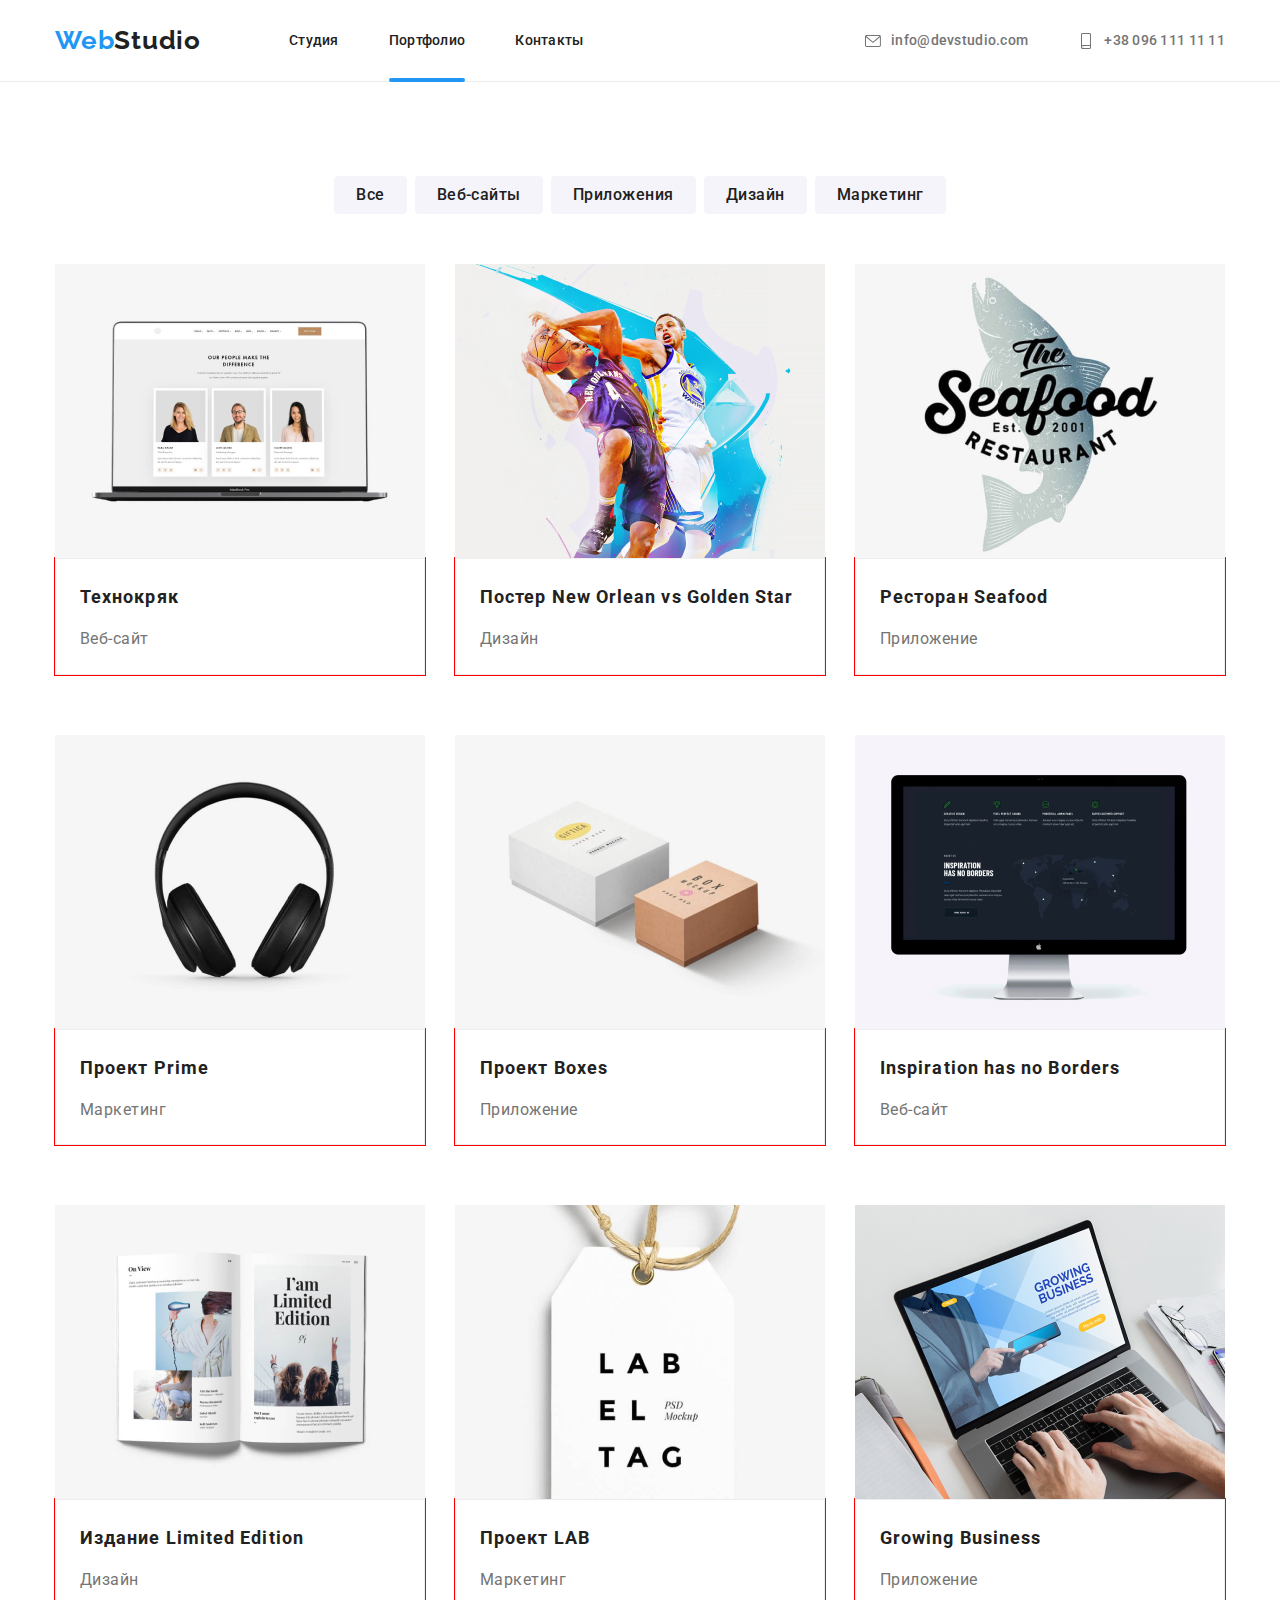
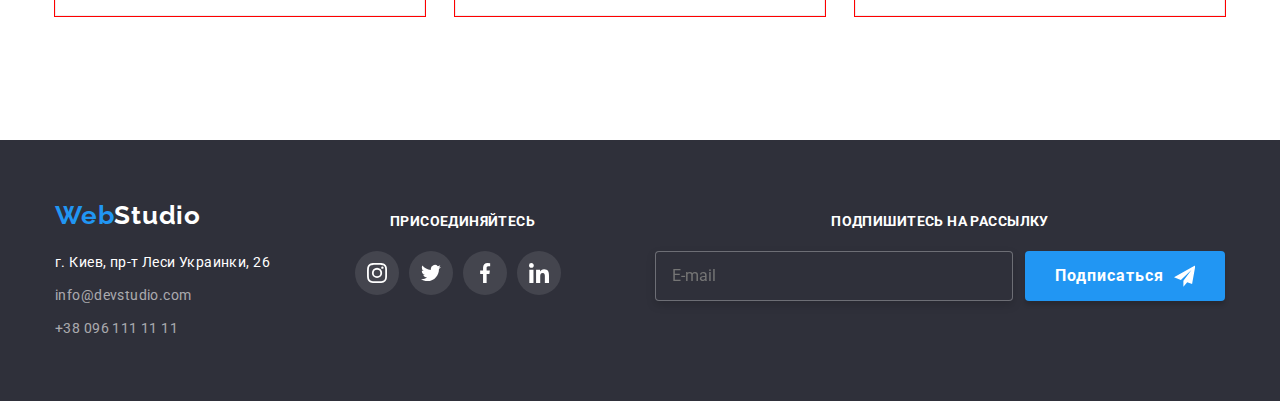
==== commit 1e82c97e: "add portfolio styles" ====
--- a/portfolio.html
+++ b/portfolio.html
@@ -84,7 +84,7 @@
       </div>
     </header> 
 
-    <main>
+     <main>
       <section class="section">
       <div class="container">
         <ul class="filter-list list">
@@ -234,9 +234,9 @@
         </ul>
       </div>
       </section>
-    </main>
-
-    <!-- <footer class="footer">
+    </main> 
+
+   <footer class="footer">
       <div class="container">
         <div class="footer-container">
           <div class="footer-info">
@@ -268,7 +268,7 @@
                     <use href="./images/icons.svg#linkedin"></use>
                   </svg></a></li>
             </ul>
-          </div>
+          </div> 
     
           <div class="footer-form">
             <b class="footer-form__join">Подпишитесь на рассылку</b>
@@ -287,7 +287,7 @@
         </div>
     
       </div>
-    </footer> -->
+    </footer> 
 
 
     <script src="./js/modal.js"></script>
--- a/css/main.min.css
+++ b/css/main.min.css
@@ -1,3 +1,3 @@
 :root{--primary-text-color: #212121;--secondary-text-color: #757575;--accent-color: #2196f3;--background: #ffffff;--filter-btn-color: #f5f4fa;--main-font: 'Roboto', sans-serif;--logo-font: 'Raleway', sans-serif;--icon: #afb1b8}.visually-hidden{position:absolute;width:1px;height:1px;margin:-1px;border:0;padding:0;clip:rect(0 0 0 0);overflow:hidden}*,*::before,*::after{box-sizing:border-box}h1,h2,h3,h4,h5,h6,p{margin:0}img{display:block;width:100%;height:auto}body{background-color:var(--background);color:var(--primary-text-color);font-family:var(--main-font);margin:0}.list{padding:0;margin:0;list-style:none}@media screen and (min-width: 480px){.section{padding-top:60px;padding-bottom:60px}}@media screen and (min-width: 768px){.section{padding-top:60px;padding-bottom:60px}}@media screen and (min-width: 1200px){.section{padding-top:94px;padding-bottom:94px}}.features-list__text,.team-list__text,.product__info{color:var(--secondary-text-color)}.container{padding-left:15px;padding-right:15px}@media screen and (min-width: 480px){.container{width:480px;margin-left:auto;margin-right:auto}}@media screen and (min-width: 768px){.container{width:768px}}@media screen and (min-width: 1200px){.container{width:1200px}}.logo{color:inherit;font-family:'Raleway', sans-serif;font-weight:700;line-height:1.2;letter-spacing:0.03em;text-decoration:none}@media screen and (min-width: 480px){.logo{font-size:24px}}@media screen and (min-width: 1200px){.logo{font-size:26px}}.footer__logo{color:#ffffff;padding:0}.logo__span{color:var(--accent-color)}.mobile-menu__btn{padding:0;line-height:0;border:none;background-color:transparent;fill:var(--primary-text-color);transition:background-color 250ms cubic-bezier(0.4, 0, 0.2, 1)}.mobile-menu__btn:hover,.mobile-menu__btn:focus{fill:var(--accent-color)}@media screen and (min-width: 768px){.mobile-menu__btn{display:none}}@media screen and (min-width: 1200px){.mobile-menu__btn{display:none}}.mobile-menu{z-index:1;position:absolute;top:0;left:0;width:100%;height:100vh;background:#ffffff;overflow:auto;opacity:0;visibility:hidden;pointer-events:none;transition:opacity 250ms linear,- visibility 250ms linear}@media screen and (min-width: 768px){.mobile-menu{display:none}}@media screen and (min-width: 1200px){.mobile-menu{display:none}}.mobile-menu.is-open{opacity:1;visibility:visible;pointer-events:auto}.mobile-menu__close-btn{position:absolute;top:10px;right:15px;padding:0;line-height:0;border:none;background-color:transparent;fill:var(--primary-text-color);transition:background-color 250ms cubic-bezier(0.4, 0, 0.2, 1)}.mobile-menu__close-btn:hover,.mobile-menu__close-btn:focus{fill:var(--accent-color)}.mobile-menu__container{position:relative;padding-top:48px;padding-bottom:48px}.mobile-menu__item--link{display:inline-block;text-decoration:none;font-family:'Roboto';font-style:normal;font-weight:500;font-size:40px;line-height:1.2;letter-spacing:0.02em;margin-bottom:32px;color:var(--primary-text-color);transition:background-color 250ms cubic-bezier(0.4, 0, 0.2, 1)}.mobile-menu__item--link:hover,.mobile-menu__item--link:focus{color:var(--accent-color)}.last-link{margin-bottom:306px}.mobile-menu__phone-link{display:inline-block;margin-bottom:32px;font-family:'Roboto';font-style:normal;font-weight:500;font-size:34px;line-height:1.2;text-decoration:none;letter-spacing:0.02em;color:var(--accent-color)}.mobile-menu__mail-link{display:inline-block;margin-bottom:64px;font-family:'Roboto';font-style:normal;font-weight:500;font-size:24px;line-height:1.2;letter-spacing:0.02em;text-decoration:none;color:#757575}.social-list{display:flex}.social-list__link{font-family:'Roboto';font-style:normal;font-weight:500;font-size:18px;line-height:1.2;letter-spacing:0.02em;color:var(--accent-color);text-decoration:none;margin-right:20px}.social-list__link:not(:last-child)::after{content:'';display:block;position:absolute;width:22px;height:0px;border:1px solid rgba(33,33,33,0.2);transform:rotate(90deg)}.submit__btn,.hero-section__btn,.footer-form__btn{display:flex;align-items:center;text-align:center;letter-spacing:0.06em;color:#FFFFFF;font-family:'Roboto';font-style:normal;font-weight:700;font-size:16px;line-height:1.9;background:var(--accent-color);box-shadow:0px 4px 4px rgba(0,0,0,0.15);border-radius:4px}.submit__btn:hover,.hero-section__btn:hover,.footer-form__btn:hover,.submit__btn:focus,.hero-section__btn:focus,.footer-form__btn:focus{background-color:#188cef}.section-title{margin:0 auto;margin-bottom:30px;font-size:36px;line-height:1.1;text-align:center;letter-spacing:0.03em}@media screen and (min-width: 1200px){.section-title{margin-bottom:50px}}.icon-actions{display:flex}.icon-actions__item{display:block;width:44px;height:44px;padding:12px;margin-right:10px;border-radius:50%;fill:var(--icon);transition:fill 250ms cubic-bezier(0.4, 0, 0.2, 1),background-color 250ms cubic-bezier(0.4, 0, 0.2, 1)}.icon-actions__item:hover,.icon-actions__item:focus{fill:#ffffff;background-color:var(--accent-color)}@media screen and (min-width: 480px){.icon-actions{display:flex;justify-content:center}.icon-actions__item{display:block;width:44px;height:44px;padding:12px;margin-right:10px;border-radius:50%;fill:var(--icon);transition:fill 250ms cubic-bezier(0.4, 0, 0.2, 1),background-color 250ms cubic-bezier(0.4, 0, 0.2, 1)}.icon-actions__item:hover,.icon-actions__item:focus{fill:#ffffff;background-color:var(--accent-color)}}.backdrop{position:fixed;top:0;left:0;width:100%;height:100%;background-color:rgba(0,0,0,0.2);opacity:1;transition:opacity 250ms cubic-bezier(0.4, 0, 0.2, 1)}.backdrop.is-hidden{opacity:0;pointer-events:none}.backdrop.is-hidden .modal{transform:translate(-50%, -50%) scale(0.9)}.modal{width:528px;height:581px;position:absolute;top:50%;left:50%;padding:8px 8px 543px 490px;background-color:#ffffff;box-shadow:0px 1px 3px rgba(0,0,0,0.12),0px 1px 1px rgba(0,0,0,0.14),0px 2px 1px rgba(0,0,0,0.2);border-radius:4px;transform:translate(-50%, -50%) scale(1);transition:transform 250ms cubic-bezier(0.4, 0, 0.2, 1)}.modal__btn{position:absolute;z-index:1;width:30px;height:30px;background:#ffffff;border:1px solid rgba(0,0,0,0.1);box-sizing:border-box;border-radius:100%}.form__icon--close{width:11px;height:11px;transition:fill 250ms cubic-bezier(0.4, 0, 0.2, 1)}.form__icon--close:hover,.form__icon--close:focus{fill:var(--accent-color)}.form{width:100%;position:absolute;top:0;left:0;bottom:0;padding:40px}.form__title{margin-bottom:12px;font-weight:700;font-size:20px;line-height:1.2;text-align:center;letter-spacing:0.03em;color:var(--primary-text-color)}.form__field{position:relative;display:flex;flex-direction:column}.form__label{margin-bottom:4px;font-family:'Roboto';font-size:12px;line-height:1.2;letter-spacing:0.01em;color:var(--secondary-text-color)}.form__input{margin:0;padding:12px 40px;margin-bottom:10px;border:1px solid rgba(33,33,33,0.2);box-sizing:border-box;border-radius:4px;transition:border 250ms cubic-bezier(0.4, 0, 0.2, 1);font-size:16px}.form__input:hover,.form__input:focus{border:1px solid var(--accent-color);box-sizing:border-box;border-radius:4px}.form__input:hover ~ .form__icon,.form__input:focus ~ .form__icon{fill:var(--accent-color)}.form__icon{position:absolute;top:57%;left:12px;transform:translateY(-57%);transition:fill 250ms cubic-bezier(0.4, 0, 0.2, 1)}.form__textarea{margin:0;padding:12px 16px;margin-bottom:20px;border:1px solid rgba(33,33,33,0.2);box-sizing:border-box;border-radius:4px;resize:none}.form__textarea:hover,.form__textarea:focus{border:1px solid var(--accent-color);box-sizing:border-box;border-radius:4px}.form__textarea::placeholder{color:rgba(117,117,117,0.5);font-size:14px;line-height:1.2;letter-spacing:0.01em}.policy-checkbox__label{display:flex;align-items:center;margin-bottom:30px;margin-left:11px;font-size:14px;line-height:1.7;letter-spacing:0.03em;color:var(--secondary-text-color)}.policy-checkbox__label::before{content:'';display:inline-block;width:16px;height:15px;margin-right:7px;cursor:pointer;border:#212121 2px solid;border-radius:2px}.policy-checkbox:focus+.policy-checkbox__label::before{width:16px;height:15px;outline:var(--primary-text-color) 1px solid}.policy-checkbox:checked+.policy-checkbox__label::before{width:16px;height:15px;border:#2196F3 2px solid;border-radius:2px;background-image:url("../images/check.svg");background-color:#2196F3;background-size:contain;background-position:center;background-repeat:no-repeat;margin-right:7px;outline:none}.policy-checkbox__link{color:var(--accent-color);margin:0 auto}.submit__btn{width:200px;height:50px;padding:10px 55px 10px 55px;margin:0 auto;border:none;cursor:pointer;transition:background-color 250ms cubic-bezier(0.4, 0, 0.2, 1),box-shadow 250ms cubic-bezier(0.4, 0, 0.2, 1)}.filter-list{display:flex;justify-content:left;flex-wrap:wrap;margin-bottom:40px}@media screen and (min-width: 768px){.filter-list{margin-bottom:30px;justify-content:center}}@media screen and (min-width: 1200px){.filter-list{margin-bottom:50px}}.filter-list__item{margin-right:8px;margin-bottom:15px}.filter-list__item:last-child{margin-right:0}.filter-list__item:nth-child(n+4){margin-bottom:0}@media screen and (min-width: 768px){.filter-list__item{margin-bottom:0}.filter-list__item:last-child{margin-right:0}}.filter-list__btn{background-color:var(--filter-btn-color);color:var(--primary-text-color);border-radius:4px;padding:6px 22px 6px 22px;border:none;font-family:var(--main-font);font-size:16px;font-weight:500;line-height:1.6;text-align:center;letter-spacing:0.03em;transition:color 250ms cubic-bezier(0.4, 0, 0.2, 1),background-color 250ms cubic-bezier(0.4, 0, 0.2, 1),box-shadsow 250ms cubic-bezier(0.4, 0, 0.2, 1)}.filter-list__btn:hover,.filter-list__btn:focus{background-color:var(--accent-color);color:#ffffff;cursor:pointer;box-shadow:0px 3px 1px rgba(0,0,0,0.1),0px 1px 2px rgba(0,0,0,0.08),0px 2px 2px rgba(0,0,0,0.12)}@media screen and (min-width: 768px){.filter-list__btn{margin-bottom:0}}.site-nav__list{display:none}.contact-list{display:none}.header{border-bottom:1px solid #ececec;background:var(--background);position:relative}@media screen and (min-width: 480px){.header{padding-top:16px;padding-bottom:16px}}@media screen and (min-width: 768px){.header{padding-top:21px;padding-bottom:21px}}@media screen and (min-width: 1200px){.header{padding-top:25px;padding-bottom:25px}}.header-container{display:flex;justify-content:space-between;align-items:center}@media screen and (min-width: 768px){.mobile-menu{display:none}.header .list{font-weight:500;font-size:14px;line-height:1.1;letter-spacing:0.02em}.site-nav__link{color:inherit;text-decoration:none;transition:color 250ms cubic-bezier(0.4, 0, 0.2, 1)}.site-nav__link:hover,.site-nav__link:focus{color:var(--accent-color)}.site-nav__list .site-nav__link{position:relative}.site-nav__link.current::after{content:'';display:block;position:absolute;top:48px;width:100%;height:4px;background:var(--accent-color);border-radius:2px}.header-container,.header-container .site-nav{display:flex;align-items:center}.site-nav__list{display:flex;margin-left:88px}.site-nav__item:not(:last-child){margin-right:50px}.site-nav__link .current{color:var(--accent-color)}.contact-list{display:flex;flex-direction:column;margin-left:auto}.contact-list__item:not(:last-child){margin-left:auto;margin-bottom:10px}.contact-list__link{display:flex;align-items:center;font-size:12px;color:var(--secondary-text-color);fill:var(--secondary-text-color);text-decoration:none;transition:color 250ms cubic-bezier(0.4, 0, 0.2, 1),fill 250ms cubic-bezier(0.4, 0, 0.2, 1)}.contact-list__link:hover,.contact-list__link:focus{color:var(--accent-color);fill:var(--accent-color)}.contact-list__icon{margin-right:8px;width:14px;height:14px}}@media screen and (min-width: 1200px){.site-nav__link.current::after{top:46px}.contact-list{align-items:center;flex-direction:row;margin-left:auto}.contact-list__item:not(:last-child){margin-right:50px;margin-bottom:0}.contact-list__link{display:flex;align-items:center;font-size:14px}.contact-list__icon{margin-right:10px;width:16px;height:16px}}.hero-section{background-color:#2f303a;background-image:linear-gradient(rgba(47,48,58,0.4), rgba(47,48,58,0.4)),url("../images/hero.jpg");padding-top:200px;padding-bottom:200px;text-align:center;max-width:1600px}.hero-section__title{width:696px;color:#ffffff;font-weight:900;font-size:44px;line-height:1.36;letter-spacing:0.06em;text-transform:uppercase;margin:0 auto;margin-bottom:30px}.hero-section__btn{padding:10px 32px 10px 32px;margin:0 auto;border:none;cursor:pointer;box-shadow:0px 4px 4px rgba(0,0,0,0.15);transition:background-color 250ms cubic-bezier(0.4, 0, 0.2, 1)}@media screen and (min-width: 480px){.features-list{display:block}.features-list__item{margin:0 auto;width:450}.features-list__subtitle{text-align:center;margin-bottom:10px;font-size:14px;font-weight:700;line-height:1.1;letter-spacing:0.03em;text-transform:uppercase}.features-list__text{margin-bottom:30px;font-size:14px;line-height:1.7;letter-spacing:0.03em}.features-list__icon{display:flex;width:450px;height:120px;background-color:var(--filter-btn-color);border-radius:4px;margin-bottom:30px;justify-content:center;align-items:center}}@media screen and (min-width: 768px){.features-list{display:flex;flex-wrap:wrap;margin-top:-30px;margin-left:-30px}.features-list__item{position:relative;flex-basis:calc(100% / 2 - 30px);margin-left:30px;margin-top:30px;width:354px}.features-list__subtitle{text-align:left}.features-list__icon{width:354px}}@media screen and (min-width: 1200px){.features-list__icon{width:270px}.features-list{display:flex;flex-wrap:nowrap}.features-list__item{width:270px}.features-list__item:last-child{margin-right:0}}.image-list{display:flex}.image-list__item{margin-right:30px;flex-basis:calc(100% / 3);position:relative}.image-list__item:last-child{margin:0 auto}.image-list__text{position:absolute;padding:27px 0px 27px 0px;margin-right:30px;bottom:0;width:100%;color:#ffffff;font-weight:700;background-color:rgba(47,48,58,0.8);line-height:1.2;text-align:center;text-transform:uppercase}@media screen and (min-width: 480px){.services-section{display:none}}@media screen and (min-width: 768px){.services-section{display:none}}@media screen and (min-width: 480px){.team-section{background-color:#f5f4fa}.team-list{display:block}.team-list__item{margin-bottom:30px}.team-list__item:last-child{margin-bottom:0}.card{box-shadow:0px 1px 3px rgba(0,0,0,0.12),0px 1px 1px rgba(0,0,0,0.14),0px 2px 1px rgba(0,0,0,0.2);border-radius:0px 0px 4px 4px;background:#ffffff}.card-content{padding:30px 32px 30px 32px}.team-list__subtitle{margin-bottom:10px;font-weight:500;font-size:16px;line-height:1.2;text-align:center;letter-spacing:0.03em}.team-list__text{font-size:16px;line-height:1.2;text-align:center;letter-spacing:0.03em;margin-bottom:16px}.features-list__text,.team-list__text,.product__info{color:var(--secondary-text-color)}}@media screen and (min-width: 768px){.team-list{display:flex;flex-wrap:wrap;margin-left:-30px}.team-list__item{position:relative;flex-basis:calc(100% / 2 - 30px);margin-left:30px;width:270px}.team-list__item:nth-child(n+3){margin-bottom:0px}}@media screen and (min-width: 1200px){.team-list{display:flex;flex-wrap:nowrap}.team-list__item{flex-basis:calc(100% / 4);width:270px}.team-list__item:nth-child(n+1){margin-bottom:0px}.team-list__item:last-child{margin-right:0;margin-bottom:0}}@media screen and (min-width: 480px){.clients-list{display:flex;flex-wrap:wrap;flex-direction:row}.clients-list__item{margin-bottom:30px}.clients-list__item:nth-child(n+4){margin-bottom:0px}.clients-list__item:nth-child(even){margin-left:30px}.clients-list__icon{height:92px;border:1px solid var(--icon);border-radius:4px;padding:16px 50px;display:block;fill:var(--icon);transition:fill 250ms cubic-bezier(0.4, 0, 0.2, 1),border 250ms cubic-bezier(0.4, 0, 0.2, 1)}.clients-list__icon:hover,.clients-list__icon:focus{border:1px solid var(--accent-color);fill:var(--accent-color)}}@media screen and (min-width: 768px){.clients-list__item{margin-left:30px;margin-bottom:30px}.clients-list__item:nth-child(n+4){margin-bottom:0}.clients-list__icon{padding:16px 50px}}@media screen and (min-width: 1200px){.clients-list{display:flex;flex-direction:row;flex-wrap:nowrap}.clients-list__item{margin-right:30px;margin-bottom:0;margin-left:0;flex-basis:calc(100% / 6)}.clients-list__item:nth-child(even){margin-left:0px}.clients-list__icon{height:92px;width:170px;border:1px solid var(--icon);border-radius:4px;padding:16px 32px;display:block;fill:var(--icon);transition:fill 250ms cubic-bezier(0.4, 0, 0.2, 1),border 250ms cubic-bezier(0.4, 0, 0.2, 1)}.clients-list__icon:hover,.clients-list__icon:focus{border:1px solid var(--accent-color);fill:var(--accent-color)}}@media screen and (min-width: 480px){.cards-list{display:block}.cards-list__item{position:relative;margin-bottom:30px;transition:box-shadow 250ms cubic-bezier(0.4, 0, 0.2, 1)}.cards-list__item:hover,.cards-list__item:focus{box-shadow:0px 1px 1px rgba(0,0,0,0.12),0px 4px 4px rgba(0,0,0,0.06),1px 4px 6px rgba(0,0,0,0.16)}.cards-list__item:hover .overlay,.cards-list__item:focus .overlay{transform:translateY(0)}.cards-list__item:first-child{margin-top:40px}.product__content{padding:20px 24px 20px 24px;border:1px solid #eeeeee}.product__name{font-weight:700;font-size:18px;line-height:2;letter-spacing:0.06em;margin-bottom:10px}.product__info{line-height:1.8;letter-spacing:0.03em}.cards-list__link{text-decoration:none;color:inherit}.product{position:relative;overflow:hidden}.product .overlay{position:absolute;top:0;left:0;width:100%;height:100%;transform:translateY(100%);background-color:rgba(33,150,243,0.9);transition:transform 250ms cubic-bezier(0.4, 0, 0.2, 1),background-color 250ms cubic-bezier(0.4, 0, 0.2, 1)}.overlay .overlay__text{font-size:18px;line-height:1.5;letter-spacing:0.03em;margin:63px 24px;color:#ffffff}}@media screen and (min-width: 768px){.cards-list{display:flex;flex-wrap:wrap}.cards-list__item{position:relative;flex-basis:calc(100%/2 - 30px);margin-left:30px;transition:box-shadow 250ms cubic-bezier(0.4, 0, 0.2, 1)}.cards-list__item:first-child{margin-top:0px}}@media screen and (min-width: 1200px){.cards-list{display:flex;flex-wrap:wrap;margin-top:-30px;margin-left:-30px}.cards-list__item{position:relative;flex-basis:calc(100% / 3 - 30px);margin-left:30px;margin-top:30px;transition:box-shadow 250ms cubic-bezier(0.4, 0, 0.2, 1)}.cards-list__item:hover,.cards-list__item:focus{box-shadow:0px 1px 1px rgba(0,0,0,0.12),0px 4px 4px rgba(0,0,0,0.06),1px 4px 6px rgba(0,0,0,0.16)}.cards-list__item:hover .overlay,.cards-list__item:focus .overlay{transform:translateY(0)}.cards-list__item:first-child{margin-top:30px}.product__content{padding:20px 24px 20px 24px;border:1px solid #eeeeee}.product__name{font-weight:700;font-size:18px;line-height:2;letter-spacing:0.06em;margin-bottom:10px}.product__info{line-height:1.8;letter-spacing:0.03em}.cards-list__link{text-decoration:none;color:inherit}.product{position:relative;overflow:hidden}.product .overlay{position:absolute;top:0;left:0;width:100%;height:100%;transform:translateY(100%);background-color:rgba(33,150,243,0.9);transition:transform 250ms cubic-bezier(0.4, 0, 0.2, 1),background-color 250ms cubic-bezier(0.4, 0, 0.2, 1)}.overlay .overlay__text{font-size:18px;line-height:1.5;letter-spacing:0.03em;margin:63px 24px;color:#ffffff}}.footer{background-color:#2f303a;padding:60px 0px 60px 0px;display:flex}.footer-info__link{font-size:14px;line-height:1.7;letter-spacing:0.03em;color:rgba(255,255,255,0.6);text-decoration:none;display:block;margin-top:9px;transition:color 250ms cubic-bezier(0.4, 0, 0.2, 1),fill 250ms cubic-bezier(0.4, 0, 0.2, 1)}.footer-info__link:hover,.footer-info__link:focus{color:var(--accent-color);fill:var(--accent-color)}.footer-info__address{margin:20px 0px 0px 0px;color:#ffffff;font-style:normal;font-size:14px;line-height:1.7;letter-spacing:0.03em}.footer-container,.footer-actions{display:flex}.footer-join{margin-top:12px;margin-left:auto}.footer-join__join,.footer-form__join{font-weight:700px;text-transform:uppercase;color:#ffffff;font-size:14px;line-height:1.2;letter-spacing:0.03em}.icon-actions__item.footer-icon{width:44px;height:44px;border-radius:50%;margin-top:20px;padding:12px;fill:#ffffff;background-color:rgba(255,255,255,0.1)}.icon-actions__item.footer-icon:not(:last-child){margin-right:10px}.icon-actions__item.footer-icon:hover,.icon-actions__item.footer-icon:focus{fill:#ffffff;background-color:var(--accent-color)}.footer-form{position:relative;margin-top:12px;margin-left:auto}.footer-form__form{display:flex;flex-direction:row}.footer-form__input{width:358px;margin:20px 12px 0px 0px;padding:15px 16px;border:1px solid rgba(255,255,255,0.3);box-sizing:border-box;filter:drop-shadow(0px 4px 4px rgba(0,0,0,0.15));background:#2F303A;border-radius:4px}.footer-form__btn{width:200px;height:50px;margin-top:20px;padding:10px 30px 10px 30px;border:none;cursor:pointer;transition:background-color 250ms cubic-bezier(0.4, 0, 0.2, 1),box-shadow 250ms cubic-bezier(0.4, 0, 0.2, 1)}.footer-form__icon{margin-left:10px;fill:#ffffff}
+ visibility 250ms linear}@media screen and (min-width: 768px){.mobile-menu{display:none}}@media screen and (min-width: 1200px){.mobile-menu{display:none}}.mobile-menu.is-open{opacity:1;visibility:visible;pointer-events:auto}.mobile-menu__close-btn{position:absolute;top:10px;right:15px;padding:0;line-height:0;border:none;background-color:transparent;fill:var(--primary-text-color);transition:background-color 250ms cubic-bezier(0.4, 0, 0.2, 1)}.mobile-menu__close-btn:hover,.mobile-menu__close-btn:focus{fill:var(--accent-color)}.mobile-menu__container{position:relative;padding-top:48px;padding-bottom:48px}.mobile-menu__item--link{display:inline-block;text-decoration:none;font-family:'Roboto';font-style:normal;font-weight:500;font-size:40px;line-height:1.2;letter-spacing:0.02em;margin-bottom:32px;color:var(--primary-text-color);transition:background-color 250ms cubic-bezier(0.4, 0, 0.2, 1)}.mobile-menu__item--link:hover,.mobile-menu__item--link:focus{color:var(--accent-color)}.last-link{margin-bottom:306px}.mobile-menu__phone-link{display:inline-block;margin-bottom:32px;font-family:'Roboto';font-style:normal;font-weight:500;font-size:34px;line-height:1.2;text-decoration:none;letter-spacing:0.02em;color:var(--accent-color)}.mobile-menu__mail-link{display:inline-block;margin-bottom:64px;font-family:'Roboto';font-style:normal;font-weight:500;font-size:24px;line-height:1.2;letter-spacing:0.02em;text-decoration:none;color:#757575}.social-list{display:flex}.social-list__link{font-family:'Roboto';font-style:normal;font-weight:500;font-size:18px;line-height:1.2;letter-spacing:0.02em;color:var(--accent-color);text-decoration:none;margin-right:20px}.social-list__link:not(:last-child)::after{content:'';display:block;position:absolute;width:22px;height:0px;border:1px solid rgba(33,33,33,0.2);transform:rotate(90deg)}.submit__btn,.hero-section__btn,.footer-form__btn{display:flex;align-items:center;text-align:center;letter-spacing:0.06em;color:#FFFFFF;font-family:'Roboto';font-style:normal;font-weight:700;font-size:16px;line-height:1.9;background:var(--accent-color);box-shadow:0px 4px 4px rgba(0,0,0,0.15);border-radius:4px}.submit__btn:hover,.hero-section__btn:hover,.footer-form__btn:hover,.submit__btn:focus,.hero-section__btn:focus,.footer-form__btn:focus{background-color:#188cef}.section-title{margin:0 auto;margin-bottom:30px;font-size:36px;line-height:1.1;text-align:center;letter-spacing:0.03em}@media screen and (min-width: 1200px){.section-title{margin-bottom:50px}}.icon-actions{display:flex}.icon-actions__item{display:block;width:44px;height:44px;padding:12px;margin-right:10px;border-radius:50%;fill:var(--icon);transition:fill 250ms cubic-bezier(0.4, 0, 0.2, 1),background-color 250ms cubic-bezier(0.4, 0, 0.2, 1)}.icon-actions__item:hover,.icon-actions__item:focus{fill:#ffffff;background-color:var(--accent-color)}@media screen and (min-width: 480px){.icon-actions{display:flex;justify-content:center}.icon-actions__item{display:block;width:44px;height:44px;padding:12px;margin-right:10px;border-radius:50%;fill:var(--icon);transition:fill 250ms cubic-bezier(0.4, 0, 0.2, 1),background-color 250ms cubic-bezier(0.4, 0, 0.2, 1)}.icon-actions__item:hover,.icon-actions__item:focus{fill:#ffffff;background-color:var(--accent-color)}}.backdrop{position:fixed;top:0;left:0;width:100%;height:100%;background-color:rgba(0,0,0,0.2);opacity:1;transition:opacity 250ms cubic-bezier(0.4, 0, 0.2, 1)}.backdrop.is-hidden{opacity:0;pointer-events:none}.backdrop.is-hidden .modal{transform:translate(-50%, -50%) scale(0.9)}.modal{width:528px;height:581px;position:absolute;top:50%;left:50%;padding:8px 8px 543px 490px;background-color:#ffffff;box-shadow:0px 1px 3px rgba(0,0,0,0.12),0px 1px 1px rgba(0,0,0,0.14),0px 2px 1px rgba(0,0,0,0.2);border-radius:4px;transform:translate(-50%, -50%) scale(1);transition:transform 250ms cubic-bezier(0.4, 0, 0.2, 1)}.modal__btn{position:absolute;z-index:1;width:30px;height:30px;background:#ffffff;border:1px solid rgba(0,0,0,0.1);box-sizing:border-box;border-radius:100%}.form__icon--close{width:11px;height:11px;transition:fill 250ms cubic-bezier(0.4, 0, 0.2, 1)}.form__icon--close:hover,.form__icon--close:focus{fill:var(--accent-color)}.form{width:100%;position:absolute;top:0;left:0;bottom:0;padding:40px}.form__title{margin-bottom:12px;font-weight:700;font-size:20px;line-height:1.2;text-align:center;letter-spacing:0.03em;color:var(--primary-text-color)}.form__field{position:relative;display:flex;flex-direction:column}.form__label{margin-bottom:4px;font-family:'Roboto';font-size:12px;line-height:1.2;letter-spacing:0.01em;color:var(--secondary-text-color)}.form__input{margin:0;padding:12px 40px;margin-bottom:10px;border:1px solid rgba(33,33,33,0.2);box-sizing:border-box;border-radius:4px;transition:border 250ms cubic-bezier(0.4, 0, 0.2, 1);font-size:16px}.form__input:hover,.form__input:focus{border:1px solid var(--accent-color);box-sizing:border-box;border-radius:4px}.form__input:hover ~ .form__icon,.form__input:focus ~ .form__icon{fill:var(--accent-color)}.form__icon{position:absolute;top:57%;left:12px;transform:translateY(-57%);transition:fill 250ms cubic-bezier(0.4, 0, 0.2, 1)}.form__textarea{margin:0;padding:12px 16px;margin-bottom:20px;border:1px solid rgba(33,33,33,0.2);box-sizing:border-box;border-radius:4px;resize:none}.form__textarea:hover,.form__textarea:focus{border:1px solid var(--accent-color);box-sizing:border-box;border-radius:4px}.form__textarea::placeholder{color:rgba(117,117,117,0.5);font-size:14px;line-height:1.2;letter-spacing:0.01em}.policy-checkbox__label{display:flex;align-items:center;margin-bottom:30px;margin-left:11px;font-size:14px;line-height:1.7;letter-spacing:0.03em;color:var(--secondary-text-color)}.policy-checkbox__label::before{content:'';display:inline-block;width:16px;height:15px;margin-right:7px;cursor:pointer;border:#212121 2px solid;border-radius:2px}.policy-checkbox:focus+.policy-checkbox__label::before{width:16px;height:15px;outline:var(--primary-text-color) 1px solid}.policy-checkbox:checked+.policy-checkbox__label::before{width:16px;height:15px;border:#2196F3 2px solid;border-radius:2px;background-image:url("../images/check.svg");background-color:#2196F3;background-size:contain;background-position:center;background-repeat:no-repeat;margin-right:7px;outline:none}.policy-checkbox__link{color:var(--accent-color);margin:0 auto}.submit__btn{width:200px;height:50px;padding:10px 55px 10px 55px;margin:0 auto;border:none;cursor:pointer;transition:background-color 250ms cubic-bezier(0.4, 0, 0.2, 1),box-shadow 250ms cubic-bezier(0.4, 0, 0.2, 1)}.filter-list{display:flex;justify-content:left;flex-wrap:wrap;margin-bottom:40px}@media screen and (min-width: 768px){.filter-list{margin-bottom:30px;justify-content:center}}@media screen and (min-width: 1200px){.filter-list{margin-bottom:50px}}.filter-list__item{margin-right:8px;margin-bottom:15px}.filter-list__item:last-child{margin-right:0}.filter-list__item:nth-child(n+4){margin-bottom:0}@media screen and (min-width: 768px){.filter-list__item{margin-bottom:0}.filter-list__item:last-child{margin-right:0}}.filter-list__btn{background-color:var(--filter-btn-color);color:var(--primary-text-color);border-radius:4px;padding:6px 22px 6px 22px;border:none;font-family:var(--main-font);font-size:16px;font-weight:500;line-height:1.6;text-align:center;letter-spacing:0.03em;transition:color 250ms cubic-bezier(0.4, 0, 0.2, 1),background-color 250ms cubic-bezier(0.4, 0, 0.2, 1),box-shadsow 250ms cubic-bezier(0.4, 0, 0.2, 1)}.filter-list__btn:hover,.filter-list__btn:focus{background-color:var(--accent-color);color:#ffffff;cursor:pointer;box-shadow:0px 3px 1px rgba(0,0,0,0.1),0px 1px 2px rgba(0,0,0,0.08),0px 2px 2px rgba(0,0,0,0.12)}@media screen and (min-width: 768px){.filter-list__btn{margin-bottom:0}}.site-nav__list{display:none}.contact-list{display:none}.header{border-bottom:1px solid #ececec;background:var(--background);position:relative}@media screen and (min-width: 480px){.header{padding-top:16px;padding-bottom:16px}}@media screen and (min-width: 768px){.header{padding-top:21px;padding-bottom:21px}}@media screen and (min-width: 1200px){.header{padding-top:25px;padding-bottom:25px}}.header-container{display:flex;justify-content:space-between;align-items:center}@media screen and (min-width: 768px){.mobile-menu{display:none}.header .list{font-weight:500;font-size:14px;line-height:1.1;letter-spacing:0.02em}.site-nav__link{color:inherit;text-decoration:none;transition:color 250ms cubic-bezier(0.4, 0, 0.2, 1)}.site-nav__link:hover,.site-nav__link:focus{color:var(--accent-color)}.site-nav__list .site-nav__link{position:relative}.site-nav__link.current::after{content:'';display:block;position:absolute;top:48px;width:100%;height:4px;background:var(--accent-color);border-radius:2px}.header-container,.header-container .site-nav{display:flex;align-items:center}.site-nav__list{display:flex;margin-left:88px}.site-nav__item:not(:last-child){margin-right:50px}.site-nav__link .current{color:var(--accent-color)}.contact-list{display:flex;flex-direction:column;margin-left:auto}.contact-list__item:not(:last-child){margin-left:auto;margin-bottom:10px}.contact-list__link{display:flex;align-items:center;font-size:12px;color:var(--secondary-text-color);fill:var(--secondary-text-color);text-decoration:none;transition:color 250ms cubic-bezier(0.4, 0, 0.2, 1),fill 250ms cubic-bezier(0.4, 0, 0.2, 1)}.contact-list__link:hover,.contact-list__link:focus{color:var(--accent-color);fill:var(--accent-color)}.contact-list__icon{margin-right:8px;width:14px;height:14px}}@media screen and (min-width: 1200px){.site-nav__link.current::after{top:46px}.contact-list{align-items:center;flex-direction:row;margin-left:auto}.contact-list__item:not(:last-child){margin-right:50px;margin-bottom:0}.contact-list__link{display:flex;align-items:center;font-size:14px}.contact-list__icon{margin-right:10px;width:16px;height:16px}}.hero-section{background-color:#2f303a;background-image:linear-gradient(rgba(47,48,58,0.4), rgba(47,48,58,0.4)),url("../images/hero.jpg");padding-top:200px;padding-bottom:200px;text-align:center;max-width:1600px}.hero-section__title{width:696px;color:#ffffff;font-weight:900;font-size:44px;line-height:1.36;letter-spacing:0.06em;text-transform:uppercase;margin:0 auto;margin-bottom:30px}.hero-section__btn{padding:10px 32px 10px 32px;margin:0 auto;border:none;cursor:pointer;box-shadow:0px 4px 4px rgba(0,0,0,0.15);transition:background-color 250ms cubic-bezier(0.4, 0, 0.2, 1)}@media screen and (min-width: 480px){.features-list{display:block}.features-list__item{margin:0 auto;width:450}.features-list__subtitle{text-align:center;margin-bottom:10px;font-size:14px;font-weight:700;line-height:1.1;letter-spacing:0.03em;text-transform:uppercase}.features-list__text{margin-bottom:30px;font-size:14px;line-height:1.7;letter-spacing:0.03em}.features-list__icon{display:flex;width:450px;height:120px;background-color:var(--filter-btn-color);border-radius:4px;margin-bottom:30px;justify-content:center;align-items:center}}@media screen and (min-width: 768px){.features-list{display:flex;flex-wrap:wrap;margin-top:-30px;margin-left:-30px}.features-list__item{position:relative;flex-basis:calc(100% / 2 - 30px);margin-left:30px;margin-top:30px;width:354px}.features-list__subtitle{text-align:left}.features-list__icon{width:354px}}@media screen and (min-width: 1200px){.features-list__icon{width:270px}.features-list{display:flex;flex-wrap:nowrap}.features-list__item{width:270px}.features-list__item:last-child{margin-right:0}}.image-list{display:flex}.image-list__item{margin-right:30px;flex-basis:calc(100% / 3);position:relative}.image-list__item:last-child{margin:0 auto}.image-list__text{position:absolute;padding:27px 0px 27px 0px;margin-right:30px;bottom:0;width:100%;color:#ffffff;font-weight:700;background-color:rgba(47,48,58,0.8);line-height:1.2;text-align:center;text-transform:uppercase}@media screen and (min-width: 480px){.services-section{display:none}}@media screen and (min-width: 768px){.services-section{display:none}}@media screen and (min-width: 480px){.team-section{background-color:#f5f4fa}.team-list{display:block}.team-list__item{margin-bottom:30px}.team-list__item:last-child{margin-bottom:0}.card{box-shadow:0px 1px 3px rgba(0,0,0,0.12),0px 1px 1px rgba(0,0,0,0.14),0px 2px 1px rgba(0,0,0,0.2);border-radius:0px 0px 4px 4px;background:#ffffff}.card-content{padding:30px 32px 30px 32px}.team-list__subtitle{margin-bottom:10px;font-weight:500;font-size:16px;line-height:1.2;text-align:center;letter-spacing:0.03em}.team-list__text{font-size:16px;line-height:1.2;text-align:center;letter-spacing:0.03em;margin-bottom:16px}.features-list__text,.team-list__text,.product__info{color:var(--secondary-text-color)}}@media screen and (min-width: 768px){.team-list{display:flex;flex-wrap:wrap;margin-left:-30px}.team-list__item{position:relative;flex-basis:calc(100% / 2 - 30px);margin-left:30px;width:270px}.team-list__item:nth-child(n+3){margin-bottom:0px}}@media screen and (min-width: 1200px){.team-list{display:flex;flex-wrap:nowrap}.team-list__item{flex-basis:calc(100% / 4);width:270px}.team-list__item:nth-child(n+1){margin-bottom:0px}.team-list__item:last-child{margin-right:0;margin-bottom:0}}@media screen and (min-width: 480px){.clients-list{display:flex;flex-wrap:wrap;flex-direction:row}.clients-list__item{margin-bottom:30px}.clients-list__item:nth-child(n+4){margin-bottom:0px}.clients-list__item:nth-child(even){margin-left:30px}.clients-list__icon{height:92px;border:1px solid var(--icon);border-radius:4px;padding:16px 50px;display:block;fill:var(--icon);transition:fill 250ms cubic-bezier(0.4, 0, 0.2, 1),border 250ms cubic-bezier(0.4, 0, 0.2, 1)}.clients-list__icon:hover,.clients-list__icon:focus{border:1px solid var(--accent-color);fill:var(--accent-color)}}@media screen and (min-width: 768px){.clients-list__item{margin-left:30px;margin-bottom:30px}.clients-list__item:nth-child(n+4){margin-bottom:0}.clients-list__icon{padding:16px 50px}}@media screen and (min-width: 1200px){.clients-list{display:flex;flex-direction:row;flex-wrap:nowrap}.clients-list__item{margin-right:30px;margin-bottom:0;margin-left:0;flex-basis:calc(100% / 6)}.clients-list__item:nth-child(even){margin-left:0px}.clients-list__icon{height:92px;width:170px;border:1px solid var(--icon);border-radius:4px;padding:16px 32px;display:block;fill:var(--icon);transition:fill 250ms cubic-bezier(0.4, 0, 0.2, 1),border 250ms cubic-bezier(0.4, 0, 0.2, 1)}.clients-list__icon:hover,.clients-list__icon:focus{border:1px solid var(--accent-color);fill:var(--accent-color)}}@media screen and (min-width: 480px){.cards-list{display:block}.cards-list__item{position:relative;margin-bottom:30px;transition:box-shadow 250ms cubic-bezier(0.4, 0, 0.2, 1)}.cards-list__item:hover,.cards-list__item:focus{box-shadow:0px 1px 1px rgba(0,0,0,0.12),0px 4px 4px rgba(0,0,0,0.06),1px 4px 6px rgba(0,0,0,0.16)}.cards-list__item:hover .overlay,.cards-list__item:focus .overlay{transform:translateY(0)}.cards-list__item:first-child{margin-top:40px}.product__content{padding:20px 24px 20px 24px;border:1px solid #eeeeee}.product__name{font-weight:700;font-size:18px;line-height:2;letter-spacing:0.06em;margin-bottom:10px}.product__info{line-height:1.8;letter-spacing:0.03em}.cards-list__link{text-decoration:none;color:inherit}.product{position:relative;overflow:hidden}.product .overlay{position:absolute;top:0;left:0;width:100%;height:100%;transform:translateY(100%);background-color:rgba(33,150,243,0.9);transition:transform 250ms cubic-bezier(0.4, 0, 0.2, 1),background-color 250ms cubic-bezier(0.4, 0, 0.2, 1)}.overlay .overlay__text{font-size:18px;line-height:1.5;letter-spacing:0.03em;margin:63px 24px;color:#ffffff}}@media screen and (min-width: 768px){.cards-list{display:flex;flex-wrap:wrap;margin-left:-30px}.cards-list__item{position:relative;flex-basis:calc(100%/2 - 30px);margin-left:30px;transition:box-shadow 250ms cubic-bezier(0.4, 0, 0.2, 1)}.cards-list__item:first-child{margin-top:0px}.product__content{padding:20px 24px 20px 24px;border:1px solid #eeeeee;outline:1px solid red}}@media screen and (min-width: 1200px){.cards-list{display:flex;flex-wrap:wrap;margin-top:-30px;margin-left:-30px}.cards-list__item{position:relative;flex-basis:calc(100% / 3 - 30px);margin-left:30px;margin-top:30px;transition:box-shadow 250ms cubic-bezier(0.4, 0, 0.2, 1)}.cards-list__item:hover,.cards-list__item:focus{box-shadow:0px 1px 1px rgba(0,0,0,0.12),0px 4px 4px rgba(0,0,0,0.06),1px 4px 6px rgba(0,0,0,0.16)}.cards-list__item:hover .overlay,.cards-list__item:focus .overlay{transform:translateY(0)}.cards-list__item:first-child{margin-top:30px}.product__content{padding:20px 24px 20px 24px;border:1px solid #eeeeee}.product__name{font-weight:700;font-size:18px;line-height:2;letter-spacing:0.06em;margin-bottom:10px}.product__info{line-height:1.8;letter-spacing:0.03em}.cards-list__link{text-decoration:none;color:inherit}.product{position:relative;overflow:hidden}.product .overlay{position:absolute;top:0;left:0;width:100%;height:100%;transform:translateY(100%);background-color:rgba(33,150,243,0.9);transition:transform 250ms cubic-bezier(0.4, 0, 0.2, 1),background-color 250ms cubic-bezier(0.4, 0, 0.2, 1)}.overlay .overlay__text{font-size:18px;line-height:1.5;letter-spacing:0.03em;margin:63px 24px;color:#ffffff}}.footer{background-color:#2f303a;padding:60px 0px 60px 0px;display:flex}@media screen and (min-width: 480px){.footer-info{display:flex;flex-direction:column;text-align:center;margin-bottom:60px}}@media screen and (min-width: 768px){.footer-info{margin-right:165px;margin-bottom:0px}}@media screen and (min-width: 1200px){.footer-info{text-align:left;margin-right:0}}.footer-info__link{font-size:14px;line-height:1.7;letter-spacing:0.03em;color:rgba(255,255,255,0.6);text-decoration:none;display:block;margin-top:9px;transition:color 250ms cubic-bezier(0.4, 0, 0.2, 1),fill 250ms cubic-bezier(0.4, 0, 0.2, 1)}.footer-info__link:hover,.footer-info__link:focus{color:var(--accent-color);fill:var(--accent-color)}.footer-info__address{margin:20px 0px 0px 0px;color:#ffffff;font-style:normal;font-size:14px;line-height:1.7;letter-spacing:0.03em}.footer-container,.footer-actions{display:flex}@media screen and (min-width: 480px){.footer-container,.footer-actions{display:block}}@media screen and (min-width: 768px){.footer-container,.footer-actions{display:flex;flex-wrap:wrap;justify-content:center}}@media screen and (min-width: 480px){.footer-join{text-align:center}}@media screen and (min-width: 768){.footer-join{margin-top:0;margin-left:165px}}@media screen and (min-width: 1200px){.footer-join{margin-top:12px;margin-left:auto}}.footer-join__join,.footer-form__join{font-weight:700px;text-transform:uppercase;color:#ffffff;font-size:14px;line-height:1.2;letter-spacing:0.03em}.icon-actions__item.footer-icon{width:44px;height:44px;border-radius:50%;margin-top:20px;padding:12px;fill:#ffffff;background-color:rgba(255,255,255,0.1)}.icon-actions__item.footer-icon:not(:last-child){margin-right:10px}.icon-actions__item.footer-icon:hover,.icon-actions__item.footer-icon:focus{fill:#ffffff;background-color:var(--accent-color)}@media screen and (min-width: 480px){.footer-form{margin-top:60px;text-align:center}}@media screen and (min-width: 1200px){.footer-form{position:relative;margin-top:12px;margin-left:auto}}@media screen and (min-width: 480px){.footer-form__form{display:flex;flex-wrap:wrap;justify-content:center}}@media screen and (min-width: 768px){.footer-form__form{display:flex;flex-direction:column;align-items:center}}@media screen and (min-width: 1200px){.footer-form__form{display:flex;flex-direction:row}}@media screen and (min-width: 480px){.footer-form__input{width:100%;margin-top:20px;padding:15px 16px;border:1px solid rgba(255,255,255,0.3);box-sizing:border-box;filter:drop-shadow(0px 4px 4px rgba(0,0,0,0.15));background:#2F303A;border-radius:4px}}@media screen and (min-width: 768px){.footer-form__input{width:450px}}@media screen and (min-width: 1200px){.footer-form__input{width:358px;margin:20px 12px 0px 0px}}.footer-form__btn{width:200px;height:50px;margin-top:20px;padding:10px 30px 10px 30px;border:none;cursor:pointer;transition:background-color 250ms cubic-bezier(0.4, 0, 0.2, 1),box-shadow 250ms cubic-bezier(0.4, 0, 0.2, 1)}.footer-form__icon{margin-left:10px;fill:#ffffff}
 /*# sourceMappingURL=main.min.css.map */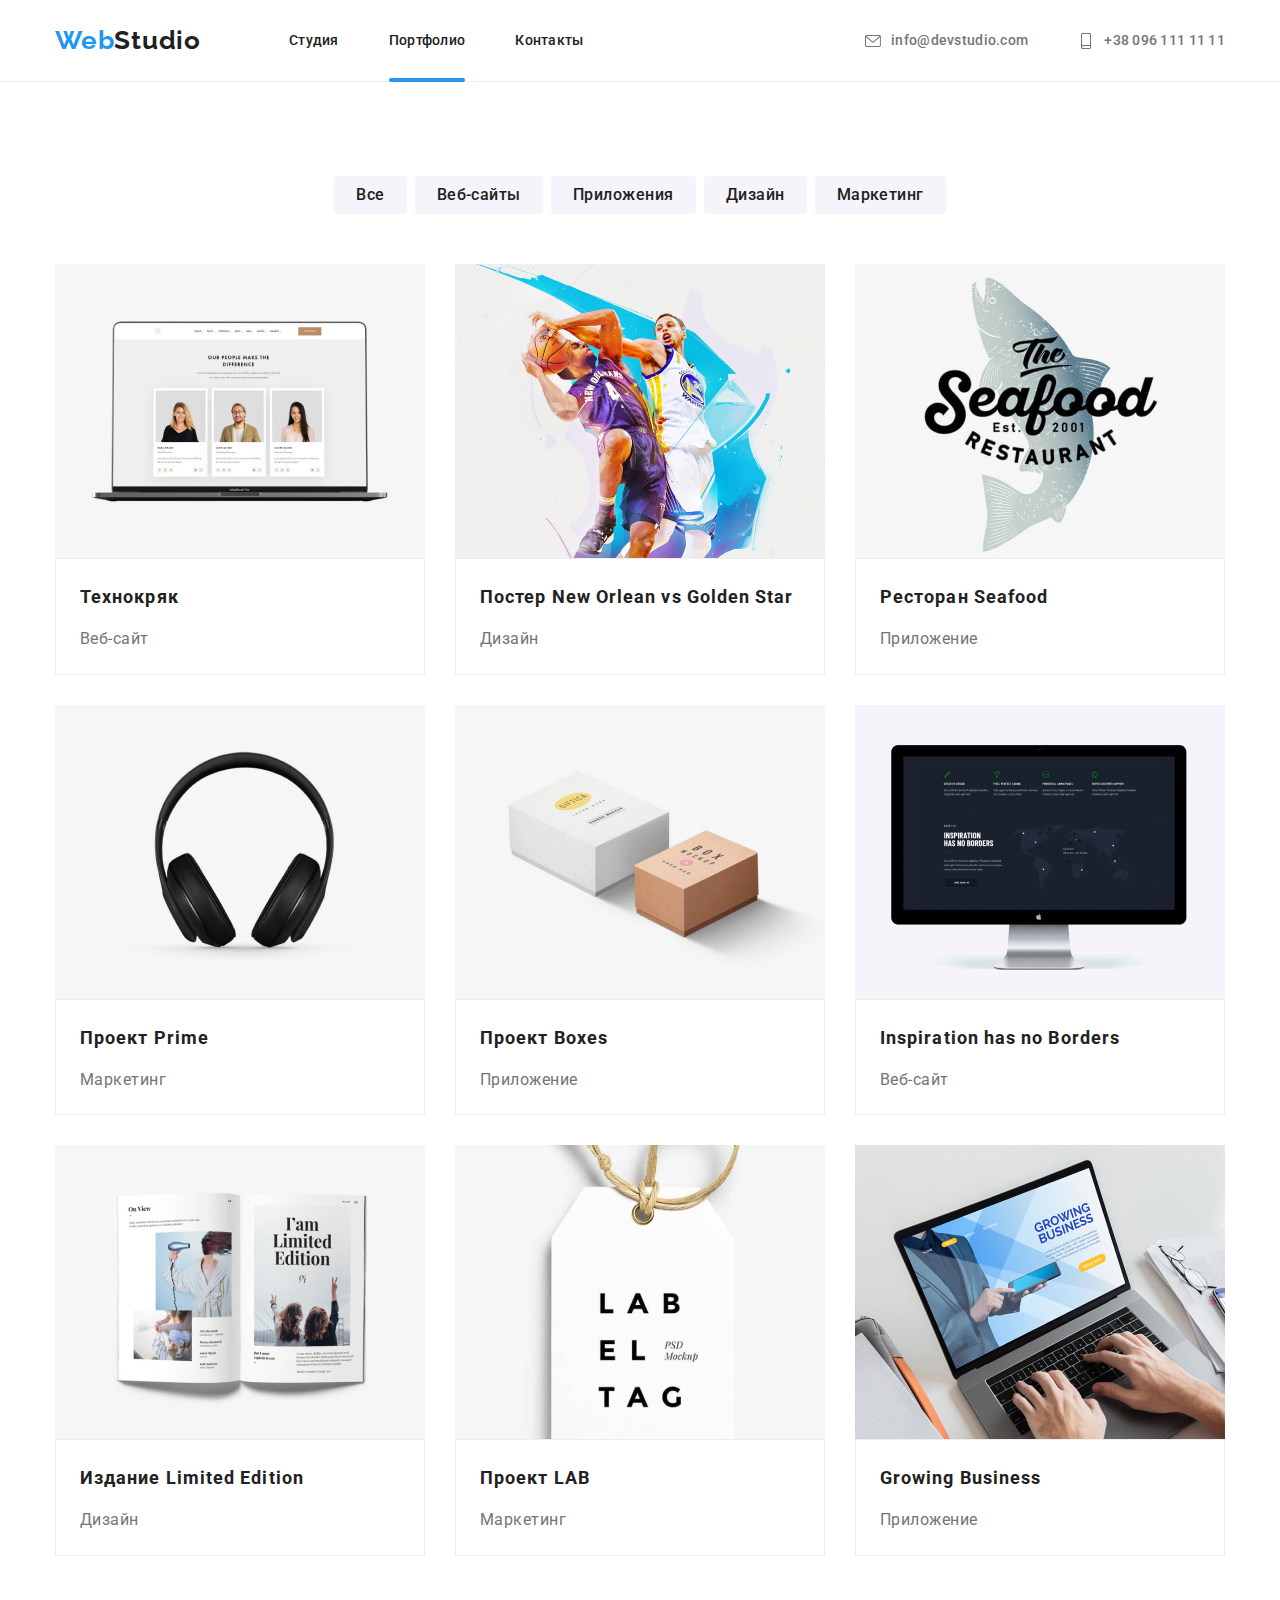
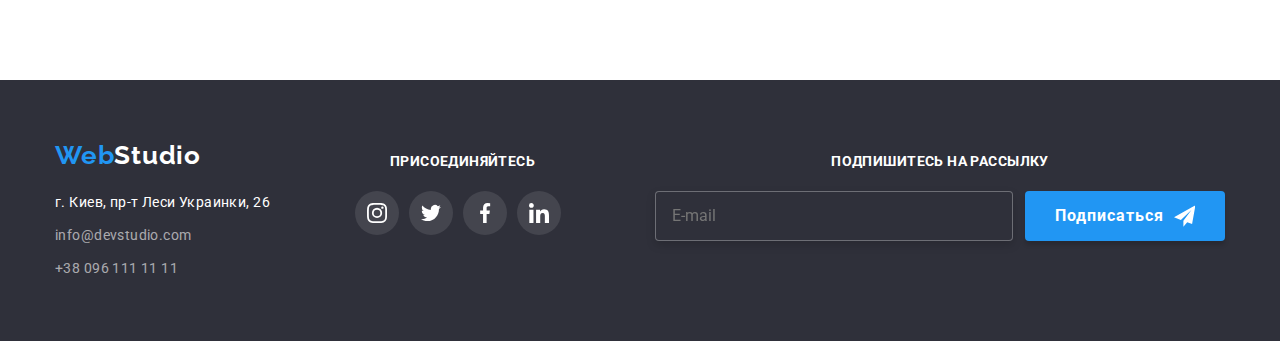
==== commit 7bc6ad9a: "add images" ====
--- a/portfolio.html
+++ b/portfolio.html
@@ -100,7 +100,8 @@
         <ul class="cards-list list">
           <li class="cards-list__item"><a href="#" class="cards-list__link">
             <div class="product">
-              <img src="images/technokryak.jpg" alt="Пример веб-сайта" width="370" height="294" class="product__image">
+              <img srcset="./images/technokryak.jpg 1x, ./images/technokryak@2x.jpg 2x"
+              src="images/technokryak.jpg" alt="Пример веб-сайта" width="370" height="294" class="product__image">
               <div class="overlay">
                 <p class="overlay__text">Ресурс предлагает комплексные предложения с разным уровнем функционала и сервисов. Все это позволит посетителю получить
                 исчерпывающие сведения о компании или частном лице.</p>
@@ -114,7 +115,8 @@
 
           <li class="cards-list__item"><a href="#" class="cards-list__link">
             <div class="product">
-              <img src="images/poster-golden-star.jpg" alt="Постер" width="370" height="294">
+              <img srcset="./images/poster-golden-star.jpg 1x, ./images/poster-golden-star@2x.jpg 2x"
+              src="images/poster-golden-star.jpg" alt="Постер" width="370" height="294">
               <div class="overlay">
                 <p class="overlay__text">Ресурс предлагает комплексные предложения с разным уровнем функционала и сервисов. Все это позволит посетителю
                   получить
@@ -129,7 +131,8 @@
 
           <li class="cards-list__item"><a href="#" class="cards-list__link">
             <div class="product">
-              <img src="images/seafood-logo.jpg" alt="Логотип ресторана" width="370" height="294">
+              <img srcset="./images/seafood-logo.jpg 1x, ./images/seafood-logo@2x.jpg 2x"
+              src="images/seafood-logo.jpg" alt="Логотип ресторана" width="370" height="294">
             <div class="overlay">
               <p class="overlay__text">Ресурс предлагает комплексные предложения с разным уровнем функционала и сервисов. Все это позволит посетителю
                 получить
@@ -144,7 +147,8 @@
 
           <li class="cards-list__item"><a href="#" class="cards-list__link">
             <div class="product">
-              <img src="images/headphones.jpg" alt="Чёрные наушники" width="370" height="294">
+              <img srcset="./images/headphones.jpg 1x, ./images/headphones@2x.jpg 2x"
+              src="images/headphones.jpg" alt="Чёрные наушники" width="370" height="294">
             <div class="overlay">
               <p class="overlay__text">Ресурс предлагает комплексные предложения с разным уровнем функционала и сервисов. Все это позволит посетителю
                 получить
@@ -159,7 +163,8 @@
 
           <li class="cards-list__item"><a href="#" class="cards-list__link">
             <div class="product">
-              <img src="images/mockup-boxes.jpg" alt="Макеты коробок" width="370" height="294">
+              <img srcset="./images/mockup-boxes.jpg 1x, ./images/mockup-boxes@2x.jpg 2x"
+              src="images/mockup-boxes.jpg" alt="Макеты коробок" width="370" height="294">
               <div class="overlay">
                 <p class="overlay__text">Ресурс предлагает комплексные предложения с разным уровнем функционала и сервисов. Все это позволит посетителю
                   получить
@@ -174,7 +179,8 @@
 
           <li class="cards-list__item"><a href="#" class="cards-list__link">
             <div class="product">
-              <img src="images/inspiration-has-no-borders.jpg" alt="Пример веб-сайта" width="370" height="294">
+              <img srcset="./images/inspiration-has-no-borders.jpg 1x, ./images/inspiration-has-no-borders@2x.jpg 2x"
+              src="images/inspiration-has-no-borders.jpg" alt="Пример веб-сайта" width="370" height="294">
               <div class="overlay">
                 <p class="overlay__text">Ресурс предлагает комплексные предложения с разным уровнем функционала и сервисов. Все это позволит посетителю
                   получить
@@ -189,7 +195,8 @@
 
           <li class="cards-list__item"><a href="#" class="cards-list__link">
             <div class="product">
-            <img src="images/limited-edition.jpg" alt="Журнал" width="370" height="294">
+            <img srcset="./images/limited-edition.jpg 1x, ./images/limited-edition@2x.jpg 2x"
+            src="images/limited-edition.jpg" alt="Журнал" width="370" height="294">
             <div class="overlay">
               <p class="overlay__text">Ресурс предлагает комплексные предложения с разным уровнем функционала и сервисов. Все это позволит посетителю
                 получить
@@ -204,7 +211,8 @@
 
           <li class="cards-list__item"><a href="#" class="cards-list__link">
             <div class="product">
-              <img src="images/lab-project.jpg" alt="Макет проекта" width="370" height="294">
+              <img srcset="./images/lab-project.jpg 1x, ./images/lab-project@2x.jpg 2x"
+              src="images/lab-project.jpg" alt="Макет проекта" width="370" height="294">
               <div class="overlay">
                 <p class="overlay__text">Ресурс предлагает комплексные предложения с разным уровнем функционала и сервисов. Все это позволит посетителю
                   получить
@@ -219,7 +227,8 @@
 
           <li class="cards-list__item"><a href="#" class="cards-list__link">
             <div class="product">
-              <img src="images/growing-business.jpg" alt="Пример веб-сайта" width="370" height="294">
+              <img srcset="./images/growing-business.jpg 1x, ./images/growing-business@2x.jpg 2x"
+              src="images/growing-business.jpg" alt="Пример веб-сайта" width="370" height="294">
               <div class="overlay">
                 <p class="overlay__text">Ресурс предлагает комплексные предложения с разным уровнем функционала и сервисов. Все это позволит посетителю
                   получить
--- a/css/main.min.css
+++ b/css/main.min.css
@@ -1,3 +1,3 @@
 :root{--primary-text-color: #212121;--secondary-text-color: #757575;--accent-color: #2196f3;--background: #ffffff;--filter-btn-color: #f5f4fa;--main-font: 'Roboto', sans-serif;--logo-font: 'Raleway', sans-serif;--icon: #afb1b8}.visually-hidden{position:absolute;width:1px;height:1px;margin:-1px;border:0;padding:0;clip:rect(0 0 0 0);overflow:hidden}*,*::before,*::after{box-sizing:border-box}h1,h2,h3,h4,h5,h6,p{margin:0}img{display:block;width:100%;height:auto}body{background-color:var(--background);color:var(--primary-text-color);font-family:var(--main-font);margin:0}.list{padding:0;margin:0;list-style:none}@media screen and (min-width: 480px){.section{padding-top:60px;padding-bottom:60px}}@media screen and (min-width: 768px){.section{padding-top:60px;padding-bottom:60px}}@media screen and (min-width: 1200px){.section{padding-top:94px;padding-bottom:94px}}.features-list__text,.team-list__text,.product__info{color:var(--secondary-text-color)}.container{padding-left:15px;padding-right:15px}@media screen and (min-width: 480px){.container{width:480px;margin-left:auto;margin-right:auto}}@media screen and (min-width: 768px){.container{width:768px}}@media screen and (min-width: 1200px){.container{width:1200px}}.logo{color:inherit;font-family:'Raleway', sans-serif;font-weight:700;line-height:1.2;letter-spacing:0.03em;text-decoration:none}@media screen and (min-width: 480px){.logo{font-size:24px}}@media screen and (min-width: 1200px){.logo{font-size:26px}}.footer__logo{color:#ffffff;padding:0}.logo__span{color:var(--accent-color)}.mobile-menu__btn{padding:0;line-height:0;border:none;background-color:transparent;fill:var(--primary-text-color);transition:background-color 250ms cubic-bezier(0.4, 0, 0.2, 1)}.mobile-menu__btn:hover,.mobile-menu__btn:focus{fill:var(--accent-color)}@media screen and (min-width: 768px){.mobile-menu__btn{display:none}}@media screen and (min-width: 1200px){.mobile-menu__btn{display:none}}.mobile-menu{z-index:1;position:absolute;top:0;left:0;width:100%;height:100vh;background:#ffffff;overflow:auto;opacity:0;visibility:hidden;pointer-events:none;transition:opacity 250ms linear,- visibility 250ms linear}@media screen and (min-width: 768px){.mobile-menu{display:none}}@media screen and (min-width: 1200px){.mobile-menu{display:none}}.mobile-menu.is-open{opacity:1;visibility:visible;pointer-events:auto}.mobile-menu__close-btn{position:absolute;top:10px;right:15px;padding:0;line-height:0;border:none;background-color:transparent;fill:var(--primary-text-color);transition:background-color 250ms cubic-bezier(0.4, 0, 0.2, 1)}.mobile-menu__close-btn:hover,.mobile-menu__close-btn:focus{fill:var(--accent-color)}.mobile-menu__container{position:relative;padding-top:48px;padding-bottom:48px}.mobile-menu__item--link{display:inline-block;text-decoration:none;font-family:'Roboto';font-style:normal;font-weight:500;font-size:40px;line-height:1.2;letter-spacing:0.02em;margin-bottom:32px;color:var(--primary-text-color);transition:background-color 250ms cubic-bezier(0.4, 0, 0.2, 1)}.mobile-menu__item--link:hover,.mobile-menu__item--link:focus{color:var(--accent-color)}.last-link{margin-bottom:306px}.mobile-menu__phone-link{display:inline-block;margin-bottom:32px;font-family:'Roboto';font-style:normal;font-weight:500;font-size:34px;line-height:1.2;text-decoration:none;letter-spacing:0.02em;color:var(--accent-color)}.mobile-menu__mail-link{display:inline-block;margin-bottom:64px;font-family:'Roboto';font-style:normal;font-weight:500;font-size:24px;line-height:1.2;letter-spacing:0.02em;text-decoration:none;color:#757575}.social-list{display:flex}.social-list__link{font-family:'Roboto';font-style:normal;font-weight:500;font-size:18px;line-height:1.2;letter-spacing:0.02em;color:var(--accent-color);text-decoration:none;margin-right:20px}.social-list__link:not(:last-child)::after{content:'';display:block;position:absolute;width:22px;height:0px;border:1px solid rgba(33,33,33,0.2);transform:rotate(90deg)}.submit__btn,.hero-section__btn,.footer-form__btn{display:flex;align-items:center;text-align:center;letter-spacing:0.06em;color:#FFFFFF;font-family:'Roboto';font-style:normal;font-weight:700;font-size:16px;line-height:1.9;background:var(--accent-color);box-shadow:0px 4px 4px rgba(0,0,0,0.15);border-radius:4px}.submit__btn:hover,.hero-section__btn:hover,.footer-form__btn:hover,.submit__btn:focus,.hero-section__btn:focus,.footer-form__btn:focus{background-color:#188cef}.section-title{margin:0 auto;margin-bottom:30px;font-size:36px;line-height:1.1;text-align:center;letter-spacing:0.03em}@media screen and (min-width: 1200px){.section-title{margin-bottom:50px}}.icon-actions{display:flex}.icon-actions__item{display:block;width:44px;height:44px;padding:12px;margin-right:10px;border-radius:50%;fill:var(--icon);transition:fill 250ms cubic-bezier(0.4, 0, 0.2, 1),background-color 250ms cubic-bezier(0.4, 0, 0.2, 1)}.icon-actions__item:hover,.icon-actions__item:focus{fill:#ffffff;background-color:var(--accent-color)}@media screen and (min-width: 480px){.icon-actions{display:flex;justify-content:center}.icon-actions__item{display:block;width:44px;height:44px;padding:12px;margin-right:10px;border-radius:50%;fill:var(--icon);transition:fill 250ms cubic-bezier(0.4, 0, 0.2, 1),background-color 250ms cubic-bezier(0.4, 0, 0.2, 1)}.icon-actions__item:hover,.icon-actions__item:focus{fill:#ffffff;background-color:var(--accent-color)}}.backdrop{position:fixed;top:0;left:0;width:100%;height:100%;background-color:rgba(0,0,0,0.2);opacity:1;transition:opacity 250ms cubic-bezier(0.4, 0, 0.2, 1)}.backdrop.is-hidden{opacity:0;pointer-events:none}.backdrop.is-hidden .modal{transform:translate(-50%, -50%) scale(0.9)}.modal{width:528px;height:581px;position:absolute;top:50%;left:50%;padding:8px 8px 543px 490px;background-color:#ffffff;box-shadow:0px 1px 3px rgba(0,0,0,0.12),0px 1px 1px rgba(0,0,0,0.14),0px 2px 1px rgba(0,0,0,0.2);border-radius:4px;transform:translate(-50%, -50%) scale(1);transition:transform 250ms cubic-bezier(0.4, 0, 0.2, 1)}.modal__btn{position:absolute;z-index:1;width:30px;height:30px;background:#ffffff;border:1px solid rgba(0,0,0,0.1);box-sizing:border-box;border-radius:100%}.form__icon--close{width:11px;height:11px;transition:fill 250ms cubic-bezier(0.4, 0, 0.2, 1)}.form__icon--close:hover,.form__icon--close:focus{fill:var(--accent-color)}.form{width:100%;position:absolute;top:0;left:0;bottom:0;padding:40px}.form__title{margin-bottom:12px;font-weight:700;font-size:20px;line-height:1.2;text-align:center;letter-spacing:0.03em;color:var(--primary-text-color)}.form__field{position:relative;display:flex;flex-direction:column}.form__label{margin-bottom:4px;font-family:'Roboto';font-size:12px;line-height:1.2;letter-spacing:0.01em;color:var(--secondary-text-color)}.form__input{margin:0;padding:12px 40px;margin-bottom:10px;border:1px solid rgba(33,33,33,0.2);box-sizing:border-box;border-radius:4px;transition:border 250ms cubic-bezier(0.4, 0, 0.2, 1);font-size:16px}.form__input:hover,.form__input:focus{border:1px solid var(--accent-color);box-sizing:border-box;border-radius:4px}.form__input:hover ~ .form__icon,.form__input:focus ~ .form__icon{fill:var(--accent-color)}.form__icon{position:absolute;top:57%;left:12px;transform:translateY(-57%);transition:fill 250ms cubic-bezier(0.4, 0, 0.2, 1)}.form__textarea{margin:0;padding:12px 16px;margin-bottom:20px;border:1px solid rgba(33,33,33,0.2);box-sizing:border-box;border-radius:4px;resize:none}.form__textarea:hover,.form__textarea:focus{border:1px solid var(--accent-color);box-sizing:border-box;border-radius:4px}.form__textarea::placeholder{color:rgba(117,117,117,0.5);font-size:14px;line-height:1.2;letter-spacing:0.01em}.policy-checkbox__label{display:flex;align-items:center;margin-bottom:30px;margin-left:11px;font-size:14px;line-height:1.7;letter-spacing:0.03em;color:var(--secondary-text-color)}.policy-checkbox__label::before{content:'';display:inline-block;width:16px;height:15px;margin-right:7px;cursor:pointer;border:#212121 2px solid;border-radius:2px}.policy-checkbox:focus+.policy-checkbox__label::before{width:16px;height:15px;outline:var(--primary-text-color) 1px solid}.policy-checkbox:checked+.policy-checkbox__label::before{width:16px;height:15px;border:#2196F3 2px solid;border-radius:2px;background-image:url("../images/check.svg");background-color:#2196F3;background-size:contain;background-position:center;background-repeat:no-repeat;margin-right:7px;outline:none}.policy-checkbox__link{color:var(--accent-color);margin:0 auto}.submit__btn{width:200px;height:50px;padding:10px 55px 10px 55px;margin:0 auto;border:none;cursor:pointer;transition:background-color 250ms cubic-bezier(0.4, 0, 0.2, 1),box-shadow 250ms cubic-bezier(0.4, 0, 0.2, 1)}.filter-list{display:flex;justify-content:left;flex-wrap:wrap;margin-bottom:40px}@media screen and (min-width: 768px){.filter-list{margin-bottom:30px;justify-content:center}}@media screen and (min-width: 1200px){.filter-list{margin-bottom:50px}}.filter-list__item{margin-right:8px;margin-bottom:15px}.filter-list__item:last-child{margin-right:0}.filter-list__item:nth-child(n+4){margin-bottom:0}@media screen and (min-width: 768px){.filter-list__item{margin-bottom:0}.filter-list__item:last-child{margin-right:0}}.filter-list__btn{background-color:var(--filter-btn-color);color:var(--primary-text-color);border-radius:4px;padding:6px 22px 6px 22px;border:none;font-family:var(--main-font);font-size:16px;font-weight:500;line-height:1.6;text-align:center;letter-spacing:0.03em;transition:color 250ms cubic-bezier(0.4, 0, 0.2, 1),background-color 250ms cubic-bezier(0.4, 0, 0.2, 1),box-shadsow 250ms cubic-bezier(0.4, 0, 0.2, 1)}.filter-list__btn:hover,.filter-list__btn:focus{background-color:var(--accent-color);color:#ffffff;cursor:pointer;box-shadow:0px 3px 1px rgba(0,0,0,0.1),0px 1px 2px rgba(0,0,0,0.08),0px 2px 2px rgba(0,0,0,0.12)}@media screen and (min-width: 768px){.filter-list__btn{margin-bottom:0}}.site-nav__list{display:none}.contact-list{display:none}.header{border-bottom:1px solid #ececec;background:var(--background);position:relative}@media screen and (min-width: 480px){.header{padding-top:16px;padding-bottom:16px}}@media screen and (min-width: 768px){.header{padding-top:21px;padding-bottom:21px}}@media screen and (min-width: 1200px){.header{padding-top:25px;padding-bottom:25px}}.header-container{display:flex;justify-content:space-between;align-items:center}@media screen and (min-width: 768px){.mobile-menu{display:none}.header .list{font-weight:500;font-size:14px;line-height:1.1;letter-spacing:0.02em}.site-nav__link{color:inherit;text-decoration:none;transition:color 250ms cubic-bezier(0.4, 0, 0.2, 1)}.site-nav__link:hover,.site-nav__link:focus{color:var(--accent-color)}.site-nav__list .site-nav__link{position:relative}.site-nav__link.current::after{content:'';display:block;position:absolute;top:48px;width:100%;height:4px;background:var(--accent-color);border-radius:2px}.header-container,.header-container .site-nav{display:flex;align-items:center}.site-nav__list{display:flex;margin-left:88px}.site-nav__item:not(:last-child){margin-right:50px}.site-nav__link .current{color:var(--accent-color)}.contact-list{display:flex;flex-direction:column;margin-left:auto}.contact-list__item:not(:last-child){margin-left:auto;margin-bottom:10px}.contact-list__link{display:flex;align-items:center;font-size:12px;color:var(--secondary-text-color);fill:var(--secondary-text-color);text-decoration:none;transition:color 250ms cubic-bezier(0.4, 0, 0.2, 1),fill 250ms cubic-bezier(0.4, 0, 0.2, 1)}.contact-list__link:hover,.contact-list__link:focus{color:var(--accent-color);fill:var(--accent-color)}.contact-list__icon{margin-right:8px;width:14px;height:14px}}@media screen and (min-width: 1200px){.site-nav__link.current::after{top:46px}.contact-list{align-items:center;flex-direction:row;margin-left:auto}.contact-list__item:not(:last-child){margin-right:50px;margin-bottom:0}.contact-list__link{display:flex;align-items:center;font-size:14px}.contact-list__icon{margin-right:10px;width:16px;height:16px}}.hero-section{background-color:#2f303a;background-image:linear-gradient(rgba(47,48,58,0.4), rgba(47,48,58,0.4)),url("../images/hero.jpg");padding-top:200px;padding-bottom:200px;text-align:center;max-width:1600px}.hero-section__title{width:696px;color:#ffffff;font-weight:900;font-size:44px;line-height:1.36;letter-spacing:0.06em;text-transform:uppercase;margin:0 auto;margin-bottom:30px}.hero-section__btn{padding:10px 32px 10px 32px;margin:0 auto;border:none;cursor:pointer;box-shadow:0px 4px 4px rgba(0,0,0,0.15);transition:background-color 250ms cubic-bezier(0.4, 0, 0.2, 1)}@media screen and (min-width: 480px){.features-list{display:block}.features-list__item{margin:0 auto;width:450}.features-list__subtitle{text-align:center;margin-bottom:10px;font-size:14px;font-weight:700;line-height:1.1;letter-spacing:0.03em;text-transform:uppercase}.features-list__text{margin-bottom:30px;font-size:14px;line-height:1.7;letter-spacing:0.03em}.features-list__icon{display:flex;width:450px;height:120px;background-color:var(--filter-btn-color);border-radius:4px;margin-bottom:30px;justify-content:center;align-items:center}}@media screen and (min-width: 768px){.features-list{display:flex;flex-wrap:wrap;margin-top:-30px;margin-left:-30px}.features-list__item{position:relative;flex-basis:calc(100% / 2 - 30px);margin-left:30px;margin-top:30px;width:354px}.features-list__subtitle{text-align:left}.features-list__icon{width:354px}}@media screen and (min-width: 1200px){.features-list__icon{width:270px}.features-list{display:flex;flex-wrap:nowrap}.features-list__item{width:270px}.features-list__item:last-child{margin-right:0}}.image-list{display:flex}.image-list__item{margin-right:30px;flex-basis:calc(100% / 3);position:relative}.image-list__item:last-child{margin:0 auto}.image-list__text{position:absolute;padding:27px 0px 27px 0px;margin-right:30px;bottom:0;width:100%;color:#ffffff;font-weight:700;background-color:rgba(47,48,58,0.8);line-height:1.2;text-align:center;text-transform:uppercase}@media screen and (min-width: 480px){.services-section{display:none}}@media screen and (min-width: 768px){.services-section{display:none}}@media screen and (min-width: 480px){.team-section{background-color:#f5f4fa}.team-list{display:block}.team-list__item{margin-bottom:30px}.team-list__item:last-child{margin-bottom:0}.card{box-shadow:0px 1px 3px rgba(0,0,0,0.12),0px 1px 1px rgba(0,0,0,0.14),0px 2px 1px rgba(0,0,0,0.2);border-radius:0px 0px 4px 4px;background:#ffffff}.card-content{padding:30px 32px 30px 32px}.team-list__subtitle{margin-bottom:10px;font-weight:500;font-size:16px;line-height:1.2;text-align:center;letter-spacing:0.03em}.team-list__text{font-size:16px;line-height:1.2;text-align:center;letter-spacing:0.03em;margin-bottom:16px}.features-list__text,.team-list__text,.product__info{color:var(--secondary-text-color)}}@media screen and (min-width: 768px){.team-list{display:flex;flex-wrap:wrap;margin-left:-30px}.team-list__item{position:relative;flex-basis:calc(100% / 2 - 30px);margin-left:30px;width:270px}.team-list__item:nth-child(n+3){margin-bottom:0px}}@media screen and (min-width: 1200px){.team-list{display:flex;flex-wrap:nowrap}.team-list__item{flex-basis:calc(100% / 4);width:270px}.team-list__item:nth-child(n+1){margin-bottom:0px}.team-list__item:last-child{margin-right:0;margin-bottom:0}}@media screen and (min-width: 480px){.clients-list{display:flex;flex-wrap:wrap;flex-direction:row}.clients-list__item{margin-bottom:30px}.clients-list__item:nth-child(n+4){margin-bottom:0px}.clients-list__item:nth-child(even){margin-left:30px}.clients-list__icon{height:92px;border:1px solid var(--icon);border-radius:4px;padding:16px 50px;display:block;fill:var(--icon);transition:fill 250ms cubic-bezier(0.4, 0, 0.2, 1),border 250ms cubic-bezier(0.4, 0, 0.2, 1)}.clients-list__icon:hover,.clients-list__icon:focus{border:1px solid var(--accent-color);fill:var(--accent-color)}}@media screen and (min-width: 768px){.clients-list__item{margin-left:30px;margin-bottom:30px}.clients-list__item:nth-child(n+4){margin-bottom:0}.clients-list__icon{padding:16px 50px}}@media screen and (min-width: 1200px){.clients-list{display:flex;flex-direction:row;flex-wrap:nowrap}.clients-list__item{margin-right:30px;margin-bottom:0;margin-left:0;flex-basis:calc(100% / 6)}.clients-list__item:nth-child(even){margin-left:0px}.clients-list__icon{height:92px;width:170px;border:1px solid var(--icon);border-radius:4px;padding:16px 32px;display:block;fill:var(--icon);transition:fill 250ms cubic-bezier(0.4, 0, 0.2, 1),border 250ms cubic-bezier(0.4, 0, 0.2, 1)}.clients-list__icon:hover,.clients-list__icon:focus{border:1px solid var(--accent-color);fill:var(--accent-color)}}@media screen and (min-width: 480px){.cards-list{display:block}.cards-list__item{position:relative;margin-bottom:30px;transition:box-shadow 250ms cubic-bezier(0.4, 0, 0.2, 1)}.cards-list__item:hover,.cards-list__item:focus{box-shadow:0px 1px 1px rgba(0,0,0,0.12),0px 4px 4px rgba(0,0,0,0.06),1px 4px 6px rgba(0,0,0,0.16)}.cards-list__item:hover .overlay,.cards-list__item:focus .overlay{transform:translateY(0)}.cards-list__item:first-child{margin-top:40px}.product__content{padding:20px 24px 20px 24px;border:1px solid #eeeeee}.product__name{font-weight:700;font-size:18px;line-height:2;letter-spacing:0.06em;margin-bottom:10px}.product__info{line-height:1.8;letter-spacing:0.03em}.cards-list__link{text-decoration:none;color:inherit}.product{position:relative;overflow:hidden}.product .overlay{position:absolute;top:0;left:0;width:100%;height:100%;transform:translateY(100%);background-color:rgba(33,150,243,0.9);transition:transform 250ms cubic-bezier(0.4, 0, 0.2, 1),background-color 250ms cubic-bezier(0.4, 0, 0.2, 1)}.overlay .overlay__text{font-size:18px;line-height:1.5;letter-spacing:0.03em;margin:63px 24px;color:#ffffff}}@media screen and (min-width: 768px){.cards-list{display:flex;flex-wrap:wrap;margin-left:-30px}.cards-list__item{position:relative;flex-basis:calc(100%/2 - 30px);margin-left:30px;transition:box-shadow 250ms cubic-bezier(0.4, 0, 0.2, 1)}.cards-list__item:first-child{margin-top:0px}.product__content{padding:20px 24px 20px 24px;border:1px solid #eeeeee;outline:1px solid red}}@media screen and (min-width: 1200px){.cards-list{display:flex;flex-wrap:wrap;margin-top:-30px;margin-left:-30px}.cards-list__item{position:relative;flex-basis:calc(100% / 3 - 30px);margin-left:30px;margin-top:30px;transition:box-shadow 250ms cubic-bezier(0.4, 0, 0.2, 1)}.cards-list__item:hover,.cards-list__item:focus{box-shadow:0px 1px 1px rgba(0,0,0,0.12),0px 4px 4px rgba(0,0,0,0.06),1px 4px 6px rgba(0,0,0,0.16)}.cards-list__item:hover .overlay,.cards-list__item:focus .overlay{transform:translateY(0)}.cards-list__item:first-child{margin-top:30px}.product__content{padding:20px 24px 20px 24px;border:1px solid #eeeeee}.product__name{font-weight:700;font-size:18px;line-height:2;letter-spacing:0.06em;margin-bottom:10px}.product__info{line-height:1.8;letter-spacing:0.03em}.cards-list__link{text-decoration:none;color:inherit}.product{position:relative;overflow:hidden}.product .overlay{position:absolute;top:0;left:0;width:100%;height:100%;transform:translateY(100%);background-color:rgba(33,150,243,0.9);transition:transform 250ms cubic-bezier(0.4, 0, 0.2, 1),background-color 250ms cubic-bezier(0.4, 0, 0.2, 1)}.overlay .overlay__text{font-size:18px;line-height:1.5;letter-spacing:0.03em;margin:63px 24px;color:#ffffff}}.footer{background-color:#2f303a;padding:60px 0px 60px 0px;display:flex}@media screen and (min-width: 480px){.footer-info{display:flex;flex-direction:column;text-align:center;margin-bottom:60px}}@media screen and (min-width: 768px){.footer-info{margin-right:165px;margin-bottom:0px}}@media screen and (min-width: 1200px){.footer-info{text-align:left;margin-right:0}}.footer-info__link{font-size:14px;line-height:1.7;letter-spacing:0.03em;color:rgba(255,255,255,0.6);text-decoration:none;display:block;margin-top:9px;transition:color 250ms cubic-bezier(0.4, 0, 0.2, 1),fill 250ms cubic-bezier(0.4, 0, 0.2, 1)}.footer-info__link:hover,.footer-info__link:focus{color:var(--accent-color);fill:var(--accent-color)}.footer-info__address{margin:20px 0px 0px 0px;color:#ffffff;font-style:normal;font-size:14px;line-height:1.7;letter-spacing:0.03em}.footer-container,.footer-actions{display:flex}@media screen and (min-width: 480px){.footer-container,.footer-actions{display:block}}@media screen and (min-width: 768px){.footer-container,.footer-actions{display:flex;flex-wrap:wrap;justify-content:center}}@media screen and (min-width: 480px){.footer-join{text-align:center}}@media screen and (min-width: 768){.footer-join{margin-top:0;margin-left:165px}}@media screen and (min-width: 1200px){.footer-join{margin-top:12px;margin-left:auto}}.footer-join__join,.footer-form__join{font-weight:700px;text-transform:uppercase;color:#ffffff;font-size:14px;line-height:1.2;letter-spacing:0.03em}.icon-actions__item.footer-icon{width:44px;height:44px;border-radius:50%;margin-top:20px;padding:12px;fill:#ffffff;background-color:rgba(255,255,255,0.1)}.icon-actions__item.footer-icon:not(:last-child){margin-right:10px}.icon-actions__item.footer-icon:hover,.icon-actions__item.footer-icon:focus{fill:#ffffff;background-color:var(--accent-color)}@media screen and (min-width: 480px){.footer-form{margin-top:60px;text-align:center}}@media screen and (min-width: 1200px){.footer-form{position:relative;margin-top:12px;margin-left:auto}}@media screen and (min-width: 480px){.footer-form__form{display:flex;flex-wrap:wrap;justify-content:center}}@media screen and (min-width: 768px){.footer-form__form{display:flex;flex-direction:column;align-items:center}}@media screen and (min-width: 1200px){.footer-form__form{display:flex;flex-direction:row}}@media screen and (min-width: 480px){.footer-form__input{width:100%;margin-top:20px;padding:15px 16px;border:1px solid rgba(255,255,255,0.3);box-sizing:border-box;filter:drop-shadow(0px 4px 4px rgba(0,0,0,0.15));background:#2F303A;border-radius:4px}}@media screen and (min-width: 768px){.footer-form__input{width:450px}}@media screen and (min-width: 1200px){.footer-form__input{width:358px;margin:20px 12px 0px 0px}}.footer-form__btn{width:200px;height:50px;margin-top:20px;padding:10px 30px 10px 30px;border:none;cursor:pointer;transition:background-color 250ms cubic-bezier(0.4, 0, 0.2, 1),box-shadow 250ms cubic-bezier(0.4, 0, 0.2, 1)}.footer-form__icon{margin-left:10px;fill:#ffffff}
+ visibility 250ms linear}@media screen and (min-width: 768px){.mobile-menu{display:none}}@media screen and (min-width: 1200px){.mobile-menu{display:none}}.mobile-menu.is-open{opacity:1;visibility:visible;pointer-events:auto}.mobile-menu__close-btn{position:absolute;top:10px;right:15px;padding:16px 10px 0px 0px;line-height:0;border:none;background-color:transparent;fill:var(--primary-text-color);transition:background-color 250ms cubic-bezier(0.4, 0, 0.2, 1)}.mobile-menu__close-btn:hover,.mobile-menu__close-btn:focus{fill:var(--accent-color)}.mobile-menu__container{position:relative;padding-top:48px;padding-bottom:48px}.mobile-menu__item--link{display:inline-block;text-decoration:none;font-family:'Roboto';font-style:normal;font-weight:500;font-size:40px;line-height:1.2;letter-spacing:0.02em;margin-bottom:32px;color:var(--primary-text-color);transition:background-color 250ms cubic-bezier(0.4, 0, 0.2, 1)}.mobile-menu__item--link:hover,.mobile-menu__item--link:focus{color:var(--accent-color)}.last-link{margin-bottom:306px}.mobile-menu__phone-link{display:inline-block;margin-bottom:32px;font-family:'Roboto';font-style:normal;font-weight:500;font-size:34px;line-height:1.2;text-decoration:none;letter-spacing:0.02em;color:var(--accent-color)}.mobile-menu__mail-link{display:inline-block;margin-bottom:64px;font-family:'Roboto';font-style:normal;font-weight:500;font-size:24px;line-height:1.2;letter-spacing:0.02em;text-decoration:none;color:#757575}.social-list{display:flex}.social-list__link{font-family:'Roboto';font-style:normal;font-weight:500;font-size:18px;line-height:1.2;letter-spacing:0.02em;color:var(--accent-color);text-decoration:none;margin-right:20px}.social-list__item::before{content:'';display:block;position:absolute;flex-shrink:0;width:22px;height:0px;border:1px solid rgba(33,33,33,0.2);transform:rotate(90deg)}.submit__btn,.hero-section__btn,.footer-form__btn{display:flex;align-items:center;text-align:center;letter-spacing:0.06em;color:#FFFFFF;font-family:'Roboto';font-style:normal;font-weight:700;font-size:16px;line-height:1.9;background:var(--accent-color);box-shadow:0px 4px 4px rgba(0,0,0,0.15);border-radius:4px}.submit__btn:hover,.hero-section__btn:hover,.footer-form__btn:hover,.submit__btn:focus,.hero-section__btn:focus,.footer-form__btn:focus{background-color:#188cef}.section-title{margin:0 auto;margin-bottom:30px;font-size:36px;line-height:1.1;text-align:center;letter-spacing:0.03em}@media screen and (min-width: 1200px){.section-title{margin-bottom:50px}}.icon-actions{display:flex}.icon-actions__item{display:block;width:44px;height:44px;padding:12px;margin-right:10px;border-radius:50%;fill:var(--icon);transition:fill 250ms cubic-bezier(0.4, 0, 0.2, 1),background-color 250ms cubic-bezier(0.4, 0, 0.2, 1)}.icon-actions__item:hover,.icon-actions__item:focus{fill:#ffffff;background-color:var(--accent-color)}@media screen and (min-width: 480px){.icon-actions{display:flex;justify-content:center}.icon-actions__item{display:block;width:44px;height:44px;padding:12px;margin-right:10px;border-radius:50%;fill:var(--icon);transition:fill 250ms cubic-bezier(0.4, 0, 0.2, 1),background-color 250ms cubic-bezier(0.4, 0, 0.2, 1)}.icon-actions__item:hover,.icon-actions__item:focus{fill:#ffffff;background-color:var(--accent-color)}}.backdrop{position:fixed;top:0;left:0;width:100%;height:100%;background-color:rgba(0,0,0,0.2);opacity:1;transition:opacity 250ms cubic-bezier(0.4, 0, 0.2, 1)}.backdrop.is-hidden{opacity:0;pointer-events:none}.backdrop.is-hidden .modal{transform:translate(-50%, -50%) scale(0.9)}.modal{position:absolute;top:50%;left:50%;background-color:#ffffff;box-shadow:0px 1px 3px rgba(0,0,0,0.12),0px 1px 1px rgba(0,0,0,0.14),0px 2px 1px rgba(0,0,0,0.2);border-radius:4px;transform:translate(-50%, -50%) scale(1);transition:transform 250ms cubic-bezier(0.4, 0, 0.2, 1)}@media screen and (min-width: 480px){.modal{width:450px;height:609px;padding:8px 8px 571px 412px}}@media screen and (min-width: 1200px){.modal{width:528px;height:581px;padding:8px 8px 543px 490px}}.modal__btn{position:absolute;z-index:1;width:30px;height:30px;background:#ffffff;border:1px solid rgba(0,0,0,0.1);box-sizing:border-box;border-radius:100%}.form__icon--close{width:11px;height:11px;transition:fill 250ms cubic-bezier(0.4, 0, 0.2, 1)}.form__icon--close:hover,.form__icon--close:focus{fill:var(--accent-color)}.form{width:100%;position:absolute;top:0;left:0;bottom:0;padding:40px}.form__title{margin-bottom:12px;font-weight:700;font-size:20px;line-height:1.2;text-align:center;letter-spacing:0.03em;color:var(--primary-text-color)}.form__field{position:relative;display:flex;flex-direction:column}.form__label{margin-bottom:4px;font-family:'Roboto';font-size:12px;line-height:1.2;letter-spacing:0.01em;color:var(--secondary-text-color)}.form__input{margin:0;padding:12px 40px;margin-bottom:10px;border:1px solid rgba(33,33,33,0.2);box-sizing:border-box;border-radius:4px;transition:border 250ms cubic-bezier(0.4, 0, 0.2, 1);font-size:16px}.form__input:hover,.form__input:focus{border:1px solid var(--accent-color);box-sizing:border-box;border-radius:4px}.form__input:hover ~ .form__icon,.form__input:focus ~ .form__icon{fill:var(--accent-color)}.form__icon{position:absolute;top:57%;left:12px;transform:translateY(-57%);transition:fill 250ms cubic-bezier(0.4, 0, 0.2, 1)}.form__textarea{margin:0;padding:12px 16px;margin-bottom:20px;border:1px solid rgba(33,33,33,0.2);box-sizing:border-box;border-radius:4px;resize:none}.form__textarea:hover,.form__textarea:focus{border:1px solid var(--accent-color);box-sizing:border-box;border-radius:4px}.form__textarea::placeholder{color:rgba(117,117,117,0.5);font-size:14px;line-height:1.2;letter-spacing:0.01em}.policy-checkbox__label{display:flex;align-items:center;margin-bottom:30px;letter-spacing:0.03em;color:var(--secondary-text-color)}.policy-checkbox__label::before{content:'';display:inline-block;width:16px;height:15px;margin-right:7px;cursor:pointer;border:#212121 2px solid;border-radius:2px}.policy-checkbox:focus+.policy-checkbox__label::before{width:16px;height:15px;outline:var(--primary-text-color) 1px solid}.policy-checkbox:checked+.policy-checkbox__label::before{width:16px;height:15px;border:#2196F3 2px solid;border-radius:2px;background-image:url("../images/check.svg");background-color:#2196F3;background-size:contain;background-position:center;background-repeat:no-repeat;margin-right:7px;outline:none}@media screen and (min-width: 480px){.policy-checkbox__label{font-size:12px;line-height:1.2}}@media screen and (min-width: 1200px){.policy-checkbox__label{font-size:14px;line-height:1.7;margin-left:11px}}.policy-checkbox__link{color:var(--accent-color);margin:0 auto}.submit__btn{width:200px;height:50px;padding:10px 55px 10px 55px;margin:0 auto;border:none;cursor:pointer;transition:background-color 250ms cubic-bezier(0.4, 0, 0.2, 1),box-shadow 250ms cubic-bezier(0.4, 0, 0.2, 1)}.filter-list{display:flex;justify-content:left;flex-wrap:wrap;margin-bottom:40px}@media screen and (min-width: 768px){.filter-list{margin-bottom:30px;justify-content:center}}@media screen and (min-width: 1200px){.filter-list{margin-bottom:50px}}.filter-list__item{margin-right:8px;margin-bottom:15px}.filter-list__item:last-child{margin-right:0}.filter-list__item:nth-child(n+4){margin-bottom:0}@media screen and (min-width: 768px){.filter-list__item{margin-bottom:0}.filter-list__item:last-child{margin-right:0}}.filter-list__btn{background-color:var(--filter-btn-color);color:var(--primary-text-color);border-radius:4px;padding:6px 22px 6px 22px;border:none;font-family:var(--main-font);font-size:16px;font-weight:500;line-height:1.6;text-align:center;letter-spacing:0.03em;transition:color 250ms cubic-bezier(0.4, 0, 0.2, 1),background-color 250ms cubic-bezier(0.4, 0, 0.2, 1),box-shadsow 250ms cubic-bezier(0.4, 0, 0.2, 1)}.filter-list__btn:hover,.filter-list__btn:focus{background-color:var(--accent-color);color:#ffffff;cursor:pointer;box-shadow:0px 3px 1px rgba(0,0,0,0.1),0px 1px 2px rgba(0,0,0,0.08),0px 2px 2px rgba(0,0,0,0.12)}@media screen and (min-width: 768px){.filter-list__btn{margin-bottom:0}}.site-nav__list{display:none}.contact-list{display:none}.header{border-bottom:1px solid #ececec;background:var(--background);position:relative}@media screen and (min-width: 480px){.header{padding-top:16px;padding-bottom:16px}}@media screen and (min-width: 768px){.header{padding-top:21px;padding-bottom:21px}}@media screen and (min-width: 1200px){.header{padding-top:25px;padding-bottom:25px}}.header-container{display:flex;justify-content:space-between;align-items:center}@media screen and (min-width: 768px){.mobile-menu{display:none}.header .list{font-weight:500;font-size:14px;line-height:1.1;letter-spacing:0.02em}.site-nav__link{color:inherit;text-decoration:none;transition:color 250ms cubic-bezier(0.4, 0, 0.2, 1)}.site-nav__link:hover,.site-nav__link:focus{color:var(--accent-color)}.site-nav__list .site-nav__link{position:relative}.site-nav__link.current::after{content:'';display:block;position:absolute;top:48px;width:100%;height:4px;background:var(--accent-color);border-radius:2px}.header-container,.header-container .site-nav{display:flex;align-items:center}.site-nav__list{display:flex;margin-left:88px}.site-nav__item:not(:last-child){margin-right:50px}.site-nav__link .current{color:var(--accent-color)}.contact-list{display:flex;flex-direction:column;margin-left:auto}.contact-list__item:not(:last-child){margin-left:auto;margin-bottom:10px}.contact-list__link{display:flex;align-items:center;font-size:12px;color:var(--secondary-text-color);fill:var(--secondary-text-color);text-decoration:none;transition:color 250ms cubic-bezier(0.4, 0, 0.2, 1),fill 250ms cubic-bezier(0.4, 0, 0.2, 1)}.contact-list__link:hover,.contact-list__link:focus{color:var(--accent-color);fill:var(--accent-color)}.contact-list__icon{margin-right:8px;width:14px;height:14px}}@media screen and (min-width: 1200px){.site-nav__link.current::after{top:46px}.contact-list{align-items:center;flex-direction:row;margin-left:auto}.contact-list__item:not(:last-child){margin-right:50px;margin-bottom:0}.contact-list__link{display:flex;align-items:center;font-size:14px}.contact-list__icon{margin-right:10px;width:16px;height:16px}}.hero-section{background-color:#2f303a;background-image:linear-gradient(rgba(47,48,58,0.4), rgba(47,48,58,0.4)),url("../images/hero.jpg");padding-top:200px;padding-bottom:200px;text-align:center;max-width:1600px}@media (min-device-pixel-ratio: 2), (-webkit-min-device-pixel-ratio: 2), (min-resolution: 192dpi), (min-resolution: 2dppx){.hero-section .box{background-image:url("../images/hero@2x.png")}}.hero-section__title{font-family:'Roboto';font-style:normal;color:#ffffff;font-weight:900;text-align:center;letter-spacing:0.06em;text-transform:uppercase;margin:0 auto;margin-bottom:30px}@media screen and (min-width: 480px){.hero-section__title{width:360px;font-size:26px;line-height:1.6}}@media screen and (min-width: 1200px){.hero-section__title{width:696px;font-size:44px;line-height:1.36}}.hero-section__btn{padding:10px 32px 10px 32px;margin:0 auto;border:none;cursor:pointer;box-shadow:0px 4px 4px rgba(0,0,0,0.15);transition:background-color 250ms cubic-bezier(0.4, 0, 0.2, 1)}@media screen and (min-width: 480px){.features-list{display:block}.features-list__item{margin:0 auto;width:450}.features-list__subtitle{text-align:center;margin-bottom:10px;font-size:14px;font-weight:700;line-height:1.1;letter-spacing:0.03em;text-transform:uppercase}.features-list__text{margin-bottom:30px;font-size:14px;line-height:1.7;letter-spacing:0.03em}.features-list__icon{display:flex;width:450px;height:120px;background-color:var(--filter-btn-color);border-radius:4px;margin-bottom:30px;justify-content:center;align-items:center}}@media screen and (min-width: 768px){.features-list{display:flex;flex-wrap:wrap;margin-top:-30px;margin-left:-30px}.features-list__item{position:relative;flex-basis:calc(100% / 2 - 30px);margin-left:30px;margin-top:30px;width:354px}.features-list__subtitle{text-align:left}.features-list__icon{width:354px}}@media screen and (min-width: 1200px){.features-list__icon{width:270px}.features-list{display:flex;flex-wrap:nowrap}.features-list__item{width:270px}.features-list__item:last-child{margin-right:0}}.image-list{display:flex}.image-list__item{margin-right:30px;flex-basis:calc(100% / 3);position:relative}.image-list__item:last-child{margin:0 auto}.image-list__text{position:absolute;padding:27px 0px 27px 0px;margin-right:30px;bottom:0;width:100%;color:#ffffff;font-weight:700;background-color:rgba(47,48,58,0.8);line-height:1.2;text-align:center;text-transform:uppercase}@media screen and (min-width: 480px){.services-section{display:none}}@media screen and (min-width: 768px){.services-section{display:none}}@media screen and (min-width: 1200px){.services-section{display:block}}@media screen and (min-width: 480px){.team-section{background-color:#f5f4fa}.team-list{display:block}.team-list__item{margin-bottom:30px}.team-list__item:last-child{margin-bottom:0}.card{box-shadow:0px 1px 3px rgba(0,0,0,0.12),0px 1px 1px rgba(0,0,0,0.14),0px 2px 1px rgba(0,0,0,0.2);border-radius:0px 0px 4px 4px;background:#ffffff}.card-content{padding:30px 32px 30px 32px}.team-list__subtitle{margin-bottom:10px;font-weight:500;font-size:16px;line-height:1.2;text-align:center;letter-spacing:0.03em}.team-list__text{font-size:16px;line-height:1.2;text-align:center;letter-spacing:0.03em;margin-bottom:16px}.features-list__text,.team-list__text,.product__info{color:var(--secondary-text-color)}}@media screen and (min-width: 768px){.team-list{display:flex;flex-wrap:wrap;margin-left:-30px}.team-list__item{position:relative;flex-basis:calc(100% / 2 - 30px);margin-left:30px;width:270px}.team-list__item:nth-child(n+3){margin-bottom:0px}}@media screen and (min-width: 1200px){.team-list{display:flex;flex-wrap:nowrap}.team-list__item{flex-basis:calc(100% / 4);width:270px}.team-list__item:nth-child(n+1){margin-bottom:0px}.team-list__item:last-child{margin-right:0;margin-bottom:0}}@media screen and (min-width: 480px){.clients-list{display:flex;flex-wrap:wrap;flex-direction:row}.clients-list__item{margin-bottom:30px}.clients-list__item:nth-child(n+4){margin-bottom:0px}.clients-list__item:nth-child(even){margin-left:30px}.clients-list__icon{height:92px;border:1px solid var(--icon);border-radius:4px;padding:16px 50px;display:block;fill:var(--icon);transition:fill 250ms cubic-bezier(0.4, 0, 0.2, 1),border 250ms cubic-bezier(0.4, 0, 0.2, 1)}.clients-list__icon:hover,.clients-list__icon:focus{border:1px solid var(--accent-color);fill:var(--accent-color)}}@media screen and (min-width: 768px){.clients-list__item{margin-left:30px;margin-bottom:30px}.clients-list__item:nth-child(n+4){margin-bottom:0}.clients-list__icon{padding:16px 50px}}@media screen and (min-width: 1200px){.clients-list{display:flex;flex-direction:row;flex-wrap:nowrap}.clients-list__item{margin-right:30px;margin-bottom:0;margin-left:0;flex-basis:calc(100% / 6)}.clients-list__item:nth-child(even){margin-left:0px}.clients-list__icon{height:92px;width:170px;border:1px solid var(--icon);border-radius:4px;padding:16px 32px;display:block;fill:var(--icon);transition:fill 250ms cubic-bezier(0.4, 0, 0.2, 1),border 250ms cubic-bezier(0.4, 0, 0.2, 1)}.clients-list__icon:hover,.clients-list__icon:focus{border:1px solid var(--accent-color);fill:var(--accent-color)}}@media screen and (min-width: 480px){.cards-list{display:block}.cards-list__item{position:relative;margin-bottom:30px;transition:box-shadow 250ms cubic-bezier(0.4, 0, 0.2, 1)}.cards-list__item:hover,.cards-list__item:focus{box-shadow:0px 1px 1px rgba(0,0,0,0.12),0px 4px 4px rgba(0,0,0,0.06),1px 4px 6px rgba(0,0,0,0.16)}.cards-list__item:hover .overlay,.cards-list__item:focus .overlay{transform:translateY(0)}.cards-list__item:first-child{margin-top:40px}.product__content{padding:20px 24px 20px 24px;border:1px solid #eeeeee}.product__name{font-weight:700;font-size:18px;line-height:2;letter-spacing:0.06em;margin-bottom:10px}.product__info{line-height:1.8;letter-spacing:0.03em}.cards-list__link{text-decoration:none;color:inherit}.product{position:relative;overflow:hidden}.product .overlay{position:absolute;top:0;left:0;width:100%;height:100%;transform:translateY(100%);background-color:rgba(33,150,243,0.9);transition:transform 250ms cubic-bezier(0.4, 0, 0.2, 1),background-color 250ms cubic-bezier(0.4, 0, 0.2, 1)}.overlay .overlay__text{font-size:18px;line-height:1.5;letter-spacing:0.03em;margin:63px 24px;color:#ffffff}}@media screen and (min-width: 768px){.cards-list{display:flex;flex-wrap:wrap;margin-left:-30px}.cards-list__item{position:relative;flex-basis:calc(100% / 2 - 30px);margin-left:30px}.cards-list__item:first-child{margin-top:0px}.cards-list__link{display:flex;flex-direction:column;text-decoration:none;color:inherit;height:100%}.product__content{flex-grow:1}}@media screen and (min-width: 1200px){.cards-list{display:flex;flex-direction:row;flex-wrap:wrap;margin-left:-30px}.cards-list__item{position:relative;flex-basis:calc(100% / 3 - 30px)}}.footer{background-color:#2f303a;padding:60px 0px 60px 0px;display:flex}@media screen and (min-width: 480px){.footer-info{display:flex;flex-direction:column;text-align:center;margin-bottom:60px}}@media screen and (min-width: 768px){.footer-info{margin-right:165px;margin-bottom:0px}}@media screen and (min-width: 1200px){.footer-info{text-align:left;margin-right:0}}.footer-info__link{font-size:14px;line-height:1.7;letter-spacing:0.03em;color:rgba(255,255,255,0.6);text-decoration:none;display:block;margin-top:9px;transition:color 250ms cubic-bezier(0.4, 0, 0.2, 1),fill 250ms cubic-bezier(0.4, 0, 0.2, 1)}.footer-info__link:hover,.footer-info__link:focus{color:var(--accent-color);fill:var(--accent-color)}.footer-info__address{margin:20px 0px 0px 0px;color:#ffffff;font-style:normal;font-size:14px;line-height:1.7;letter-spacing:0.03em}.footer-container,.footer-actions{display:flex}@media screen and (min-width: 480px){.footer-container,.footer-actions{display:block}}@media screen and (min-width: 768px){.footer-container,.footer-actions{display:flex;flex-wrap:wrap;justify-content:center}}@media screen and (min-width: 480px){.footer-join{text-align:center}}@media screen and (min-width: 768){.footer-join{margin-top:0;margin-left:165px}}@media screen and (min-width: 1200px){.footer-join{margin-top:12px;margin-left:auto}}.footer-join__join,.footer-form__join{font-weight:700px;text-transform:uppercase;color:#ffffff;font-size:14px;line-height:1.2;letter-spacing:0.03em}.icon-actions__item.footer-icon{width:44px;height:44px;border-radius:50%;margin-top:20px;padding:12px;fill:#ffffff;background-color:rgba(255,255,255,0.1)}.icon-actions__item.footer-icon:not(:last-child){margin-right:10px}.icon-actions__item.footer-icon:hover,.icon-actions__item.footer-icon:focus{fill:#ffffff;background-color:var(--accent-color)}@media screen and (min-width: 480px){.footer-form{margin-top:60px;text-align:center}}@media screen and (min-width: 1200px){.footer-form{position:relative;margin-top:12px;margin-left:auto}}@media screen and (min-width: 480px){.footer-form__form{display:flex;flex-wrap:wrap;justify-content:center}}@media screen and (min-width: 768px){.footer-form__form{display:flex;flex-direction:column;align-items:center}}@media screen and (min-width: 1200px){.footer-form__form{display:flex;flex-direction:row}}@media screen and (min-width: 480px){.footer-form__input{width:100%;margin-top:20px;padding:15px 16px;border:1px solid rgba(255,255,255,0.3);box-sizing:border-box;filter:drop-shadow(0px 4px 4px rgba(0,0,0,0.15));background:#2F303A;border-radius:4px}}@media screen and (min-width: 768px){.footer-form__input{width:450px}}@media screen and (min-width: 1200px){.footer-form__input{width:358px;margin:20px 12px 0px 0px}}.footer-form__btn{width:200px;height:50px;margin-top:20px;padding:10px 30px 10px 30px;border:none;cursor:pointer;transition:background-color 250ms cubic-bezier(0.4, 0, 0.2, 1),box-shadow 250ms cubic-bezier(0.4, 0, 0.2, 1)}.footer-form__icon{margin-left:10px;fill:#ffffff}
 /*# sourceMappingURL=main.min.css.map */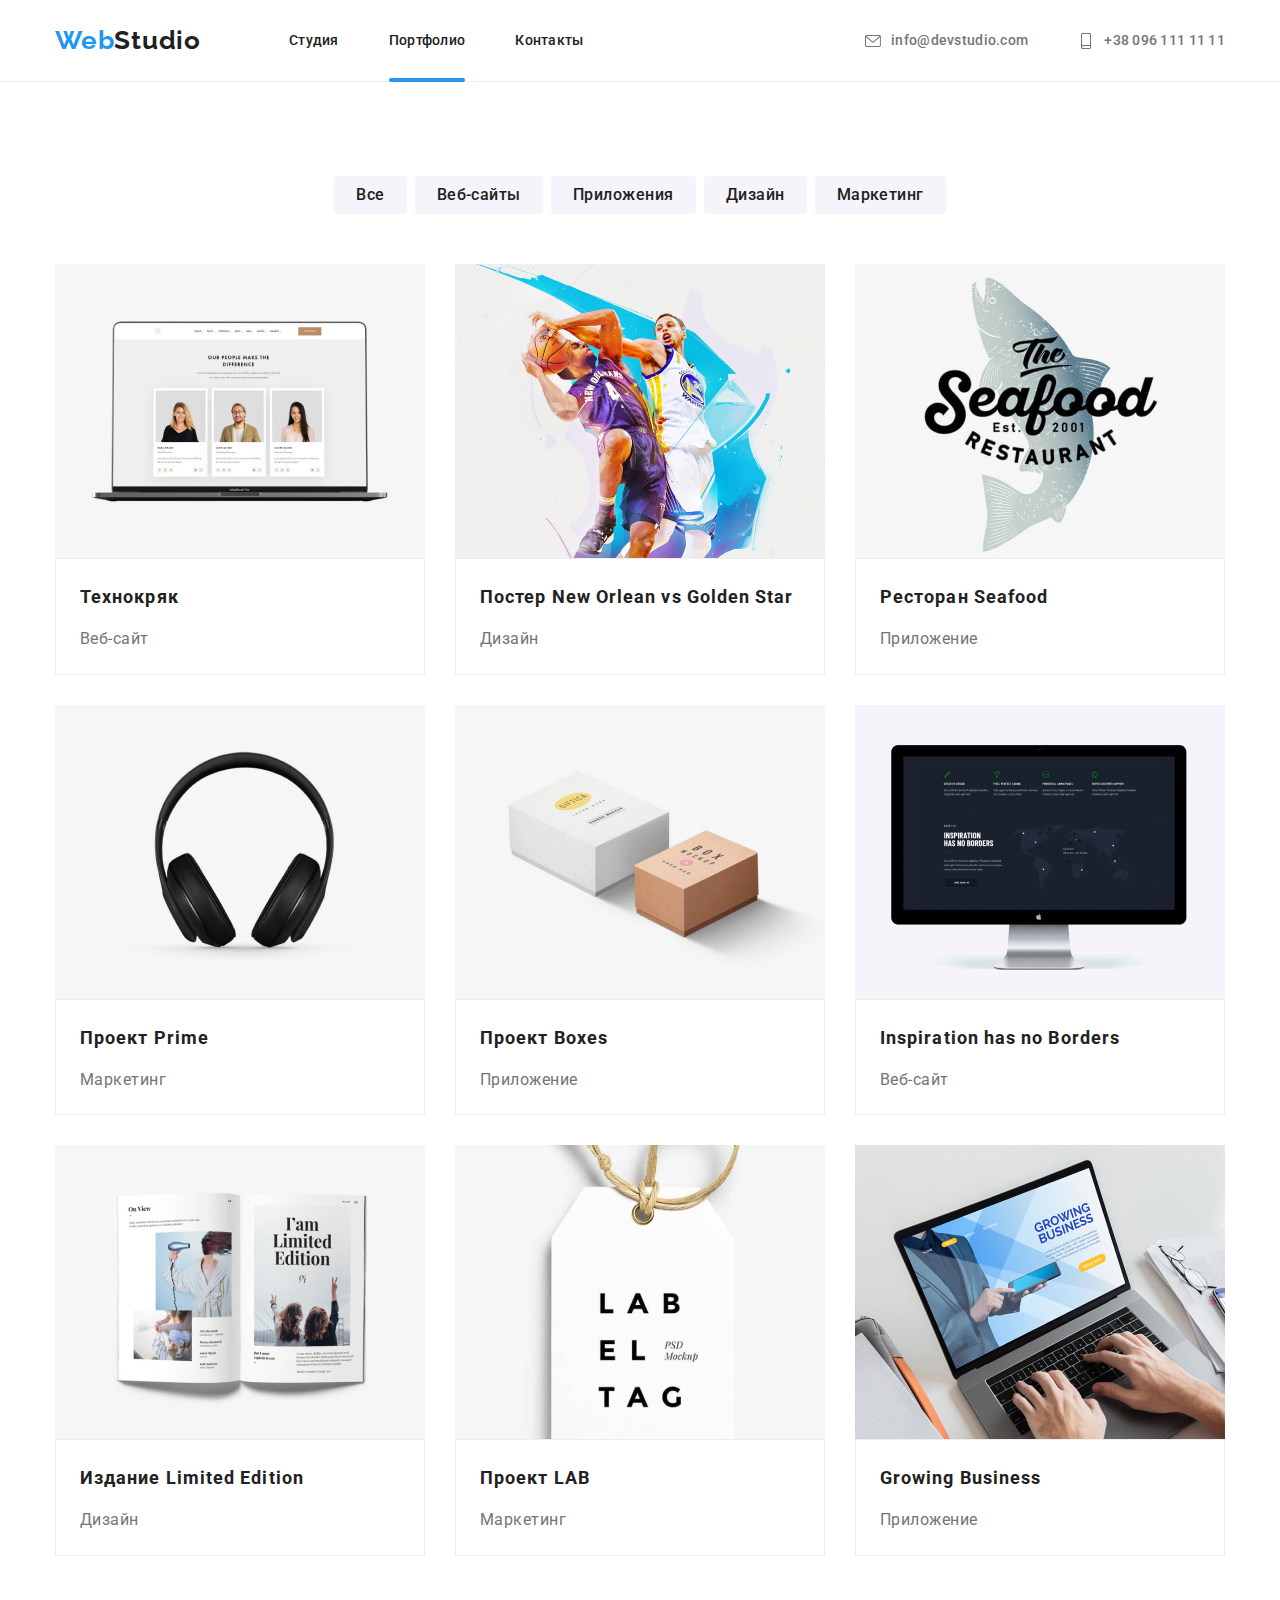
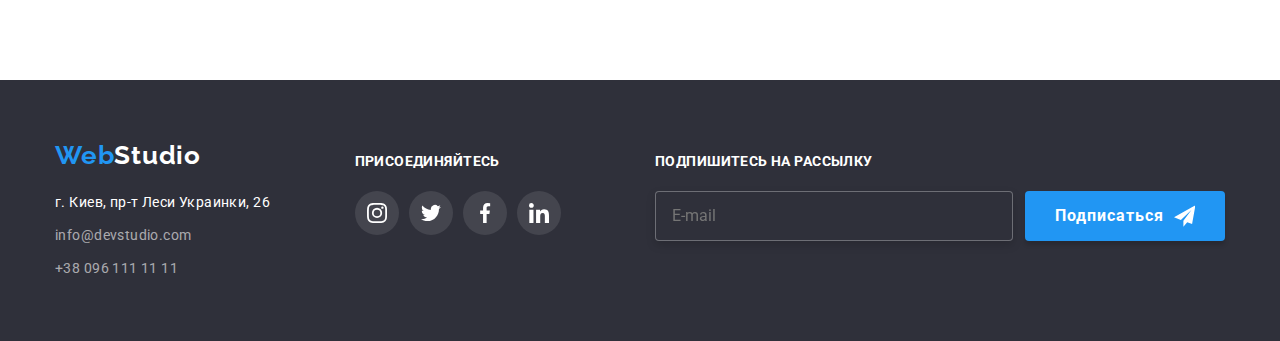
==== commit 00c775b9: "commit on 'main'" ====
--- a/portfolio.html
+++ b/portfolio.html
@@ -40,7 +40,7 @@
         </ul>
       </div>
     
-      <div class="mobile-menu is-open" data-menu>
+      <div class="mobile-menu" data-menu>
         <div class="container mobile-menu__container">
           <button type="button" class="mobile-menu__close-btn" data-menu-close>
             <svg class="mobile-menu__close-icon" width="20px" height="20px">
@@ -100,8 +100,19 @@
         <ul class="cards-list list">
           <li class="cards-list__item"><a href="#" class="cards-list__link">
             <div class="product">
-              <img srcset="./images/technokryak.jpg 1x, ./images/technokryak@2x.jpg 2x"
-              src="images/technokryak.jpg" alt="Пример веб-сайта" width="370" height="294" class="product__image">
+              <picture>
+                <source srcset="./images/technokryak.webp 1x, ./images/technokryak@2x.webp 2x" media="min-width: 1200px"
+                type="image/webp">
+                <source srcset="./images/technokryak.jpg 1x, ./images/technokryak@2x.jpg 2x" media="min-width: 1200px">
+                <source srcset="./images/technokryak_tablet.webp1x, ./images/technokryak_tablet@2x.webp 2x" media="min-width: 768px"
+                type="image/webp">
+                <source srcset="./images/technokryak_tablet.jpg 1x, ./images/technokryak_tablet@2x.jpg 2x" media="min-width: 768px">
+                <source srcset="./images/technokryak_mobile.webp 1x, ./images/technokryak_mobile@2x.webp 2x" media="max-width: 767px"
+                type="image/webp">
+                <source srcset="./images/technokryak_mobile.jpg 1x, ./images/technokryak_mobile@2x.jpg 2x" media="max-width: 767px">
+                <img  src="images/technokryak.jpg" alt="Пример веб-сайта" width="370" height="294" class="product__image">
+              </picture>
+              
               <div class="overlay">
                 <p class="overlay__text">Ресурс предлагает комплексные предложения с разным уровнем функционала и сервисов. Все это позволит посетителю получить
                 исчерпывающие сведения о компании или частном лице.</p>
@@ -115,8 +126,19 @@
 
           <li class="cards-list__item"><a href="#" class="cards-list__link">
             <div class="product">
-              <img srcset="./images/poster-golden-star.jpg 1x, ./images/poster-golden-star@2x.jpg 2x"
-              src="images/poster-golden-star.jpg" alt="Постер" width="370" height="294">
+              <picture>
+                <source srcset="./images/poster-golden-star.webp 1x, ./images/poster-golden-star@2x.webp 2x" media="min-width: 1200px"
+                 type="image/webp">
+                <source srcset="./images/poster-golden-star.jpg 1x, ./images/poster-golden-star@2x.jpg 2x" media="min-width: 1200px">
+                <source srcset="./images/poster-golden-star_tablet.webp 1x, ./images/poster-golden-star_tablet@2x.webp 2x" media="min-width: 768px"
+                 type="image/webp">
+                <source srcset="./images/poster-golden-star_tablet.jpg 1x, ./images/poster-golden-star_tablet@2x.jpg 2x" media="min-width: 768px" >
+                <source srcset="./images/poster-golden-star_mobile.webp 1x, ./images/poster-golden-star_mobile@2x.webp 2x" media="max-width: 767px"
+                 type="image/webp">
+                <source srcset="./images/poster-golden-star_mobile.jpg 1x, ./images/poster-golden-star_mobile@2x.jpg 2x" media="max-width: 767px">
+                <img src="images/poster-golden-star.jpg" alt="Постер" width="370" height="294">
+              </picture>
+              
               <div class="overlay">
                 <p class="overlay__text">Ресурс предлагает комплексные предложения с разным уровнем функционала и сервисов. Все это позволит посетителю
                   получить
@@ -131,8 +153,19 @@
 
           <li class="cards-list__item"><a href="#" class="cards-list__link">
             <div class="product">
-              <img srcset="./images/seafood-logo.jpg 1x, ./images/seafood-logo@2x.jpg 2x"
-              src="images/seafood-logo.jpg" alt="Логотип ресторана" width="370" height="294">
+              <picture>
+                <source srcset="./images/seafood-logo.webp1x, ./images/seafood-logo@2x.webp 2x" media="min-width: 1200px"
+                type="image/webp">
+                <source srcset="./images/seafood-logo.jpg 1x, ./images/seafood-logo@2x.jpg 2x" media="min-width: 1200px">
+                <source srcset="./images/seafood-logo_tablet.webp 1x, ./images/seafood-logo_tablet@2x.webp 2x" media="min-width: 768px"
+                type="image/webp">
+                <source srcset="./images/seafood-logo_tablet.jpg 1x, ./images/seafood-logo_tablet@2x.jpg 2x" media="min-width: 768px">
+                <source srcset="./images/seafood-logo_mobile.webp 1x, ./images/seafood-logo_mobile@2x.webp 2x" media="max-width: 767px"
+                type="image/webp">
+                <source srcset="./images/seafood-logo_mobile.jpg 1x, ./images/seafood-logo_mobile@2x.jpg 2x" media="max-width: 767px">
+                <img src="images/seafood-logo.jpg" alt="Логотип ресторана" width="370" height="294">
+              </picture>
+              
             <div class="overlay">
               <p class="overlay__text">Ресурс предлагает комплексные предложения с разным уровнем функционала и сервисов. Все это позволит посетителю
                 получить
@@ -147,8 +180,19 @@
 
           <li class="cards-list__item"><a href="#" class="cards-list__link">
             <div class="product">
-              <img srcset="./images/headphones.jpg 1x, ./images/headphones@2x.jpg 2x"
-              src="images/headphones.jpg" alt="Чёрные наушники" width="370" height="294">
+              <picture>
+                <source srcset="./images/headphones.webp1x, ./images/headphones@2x.webp 2x" media="min-width: 1200px"
+                type="image/webp">
+                <source srcset="./images/headphones.jpg 1x, ./images/headphones@2x.jpg 2x" media="min-width: 1200px">
+                <source srcset="./images/headphones_tablet.webp 1x, ./images/headphones_tablet@2x.webp 2x" media="min-width: 768px"
+                type="image/webp">
+                <source srcset="./images/headphones_tablet.jpg 1x, ./images/headphones_tablet@2x.jpg 2x" media="min-width: 768px">
+                <source srcset="./images/headphones_mobile.webp 1x, ./images/headphones_mobile@2x.webp 2x" media="max-width: 767px"
+                type="image/webp">
+                <source srcset="./images/headphones_mobile.jpg 1x, ./images/headphones_mobile@2x.jpg 2x" media="max-width: 767px">
+                <img  src="images/headphones.jpg" alt="Чёрные наушники" width="370" height="294">
+              </picture>
+              
             <div class="overlay">
               <p class="overlay__text">Ресурс предлагает комплексные предложения с разным уровнем функционала и сервисов. Все это позволит посетителю
                 получить
@@ -163,8 +207,18 @@
 
           <li class="cards-list__item"><a href="#" class="cards-list__link">
             <div class="product">
-              <img srcset="./images/mockup-boxes.jpg 1x, ./images/mockup-boxes@2x.jpg 2x"
-              src="images/mockup-boxes.jpg" alt="Макеты коробок" width="370" height="294">
+              <picture>
+                <source srcset="./images/mockup-boxes.webp 1x, ./images/mockup-boxes@2x.webp2x" media="min-width: 1200px"
+                type="image/webp">
+                <source srcset="./images/mockup-boxes.jpg 1x, ./images/mockup-boxes@2x.jpg 2x" media="min-width: 1200px">
+                <source srcset="./images/mockup-boxes_tablet.webp1x, ./images/mockup-boxes_tablet@2x.webp 2x" media="min-width: 768px"
+                type="image/webp">
+                <source srcset="./images/mockup-boxes_tablet.jpg 1x, ./images/mockup-boxes_tablet@2x.jpg 2x" media="min-width: 768px">
+                <source srcset="./images/mockup-boxes_mobile.webp 1x, ./images/mockup-boxes_mobile@2x.webp 2x" media="max-width: 767px"
+                type="image/webp">
+                <source srcset="./images/mockup-boxes_mobile.jpg 1x, ./images/mockup-boxes_mobile@2x.jpg 2x" media="max-width: 767px">
+                <img src="images/mockup-boxes.jpg" alt="Макеты коробок" width="370" height="294">
+              </picture>
               <div class="overlay">
                 <p class="overlay__text">Ресурс предлагает комплексные предложения с разным уровнем функционала и сервисов. Все это позволит посетителю
                   получить
@@ -179,8 +233,20 @@
 
           <li class="cards-list__item"><a href="#" class="cards-list__link">
             <div class="product">
-              <img srcset="./images/inspiration-has-no-borders.jpg 1x, ./images/inspiration-has-no-borders@2x.jpg 2x"
-              src="images/inspiration-has-no-borders.jpg" alt="Пример веб-сайта" width="370" height="294">
+
+              <picture>
+                <source srcset="./images/inspiration-has-no-borders.webp 1x, ./images/inspiration-has-no-borders@2x.webp2x" media="min-width: 1200px"
+                type="image/webp">
+                <source srcset="./images/inspiration-has-no-borders.jpg 1x, ./images/inspiration-has-no-borders@2x.jpg 2x" media="min-width: 1200px">
+                <source srcset="./images/inspiration-has-no-borders_tablet.webp 1x, ./images/inspiration-has-no-borders_tablet@2x.webp 2x" media="min-width: 768px"
+                type="image/webp">
+                <source srcset="./images/inspiration-has-no-borders_tablet.jpg 1x, ./images/inspiration-has-no-borders_tablet@2x.jpg 2x" media="min-width: 768px">
+                <source srcset="./images/inspiration-has-no-borders_mobile.webp 1x, ./images/inspiration-has-no-borders_mobile@2x.webp2x" media="max-width: 767px"
+                type="image/webp">
+                <source srcset="./images/inspiration-has-no-borders_mobile.jpg 1x, ./images/inspiration-has-no-borders_mobile@2x.jpg 2x" media="max-width: 767px">
+                <img src="images/inspiration-has-no-borders.jpg" alt="Пример веб-сайта" width="370" height="294">
+              </picture>
+              
               <div class="overlay">
                 <p class="overlay__text">Ресурс предлагает комплексные предложения с разным уровнем функционала и сервисов. Все это позволит посетителю
                   получить
@@ -195,8 +261,20 @@
 
           <li class="cards-list__item"><a href="#" class="cards-list__link">
             <div class="product">
-            <img srcset="./images/limited-edition.jpg 1x, ./images/limited-edition@2x.jpg 2x"
-            src="images/limited-edition.jpg" alt="Журнал" width="370" height="294">
+
+              <picture>
+                <source srcset="./images/limited-edition.webp 1x, ./images/limited-edition@2x.webp 2x" media="min-width: 1200px"
+                type="image/webp">
+                <source srcset="./images/limited-edition.jpg 1x, ./images/limited-edition@2x.jpg 2x" media="min-width: 1200px">
+                <source srcset="./images/limited-edition_tablet.webp 1x, ./images/limited-edition_tablet@2x.webp2x" media="min-width: 768px"
+                type="image/webp">
+                <source srcset="./images/limited-edition_tablet.jpg 1x, ./images/limited-edition_tablet@2x.jpg 2x" media="min-width: 768px">
+                <source srcset="./images/limited-edition_mobile.webp 1x, ./images/limited-edition_mobile@2x.webp 2x" media="max-width: 767px"
+                type="image/webp">
+                <source srcset="./images/limited-edition_mobile.jpg 1x, ./images/limited-edition_mobile@2x.jpg 2x" media="max-width: 767px">
+                <img src="images/limited-edition.jpg" alt="Журнал" width="370" height="294">
+              </picture>
+            
             <div class="overlay">
               <p class="overlay__text">Ресурс предлагает комплексные предложения с разным уровнем функционала и сервисов. Все это позволит посетителю
                 получить
@@ -211,8 +289,20 @@
 
           <li class="cards-list__item"><a href="#" class="cards-list__link">
             <div class="product">
-              <img srcset="./images/lab-project.jpg 1x, ./images/lab-project@2x.jpg 2x"
-              src="images/lab-project.jpg" alt="Макет проекта" width="370" height="294">
+
+              <picture>
+                <source srcset="./images/lab-project.webp 1x, ./images/lab-project@2x.webp 2x" media="min-width: 1200px"
+                type="image/webp">
+                <source srcset="./images/lab-project.jpg 1x, ./images/lab-project@2x.jpg 2x" media="min-width: 1200px">
+                <source srcset="./images/lab-project_tablet.webp 1x, ./images/lab-project_tablet@2x.webp 2x" media="min-width: 768px"
+                type="image/webp">
+                <source srcset="./images/lab-project_tablet.jpg 1x, ./images/lab-project_tablet@2x.jpg 2x" media="min-width: 768px">
+                <source srcset="./images/lab-project_mobile.webp 1x, ./images/lab-project_mobile@2x.webp 2x" media="max-width: 767px"
+                type="image/webp">
+                <source srcset="./images/lab-project_mobile.jpg 1x, ./images/lab-project_mobile@2x.jpg 2x" media="max-width: 767px">
+                <img src="images/lab-project.jpg" alt="Макет проекта" width="370" height="294">
+              </picture>
+             
               <div class="overlay">
                 <p class="overlay__text">Ресурс предлагает комплексные предложения с разным уровнем функционала и сервисов. Все это позволит посетителю
                   получить
@@ -227,8 +317,20 @@
 
           <li class="cards-list__item"><a href="#" class="cards-list__link">
             <div class="product">
-              <img srcset="./images/growing-business.jpg 1x, ./images/growing-business@2x.jpg 2x"
-              src="images/growing-business.jpg" alt="Пример веб-сайта" width="370" height="294">
+
+              <picture>
+                <source srcset="./images/growing-business.webp 1x, ./images/growing-business@2x.webp 2x" media="min-width: 1200px"
+                type="image/webp">
+                <source srcset="./images/growing-business.jpg 1x, ./images/growing-business@2x.jpg 2x" media="min-width: 1200px">
+                <source srcset="./images/growing-business.webp 1x, ./images/growing-business@2x.webp 2x" media="min-width: 768px"
+                type="image/webp">
+                <source srcset="./images/growing-business.jpg 1x, ./images/growing-business@2x.jpg 2x" media="min-width: 768px">
+                <source srcset="./images/growing-business.webp 1x, ./images/growing-business@2x.webp 2x" media="max-width: 767px"
+                type="image/webp">
+                <source srcset="./images/growing-business.jpg 1x, ./images/growing-business@2x.jpg 2x" media="max-width: 767px">
+                <img src="images/growing-business.jpg" alt="Пример веб-сайта" width="370" height="294">
+              </picture>
+              
               <div class="overlay">
                 <p class="overlay__text">Ресурс предлагает комплексные предложения с разным уровнем функционала и сервисов. Все это позволит посетителю
                   получить
--- a/css/main.min.css
+++ b/css/main.min.css
@@ -1,3 +1,3 @@
-:root{--primary-text-color: #212121;--secondary-text-color: #757575;--accent-color: #2196f3;--background: #ffffff;--filter-btn-color: #f5f4fa;--main-font: 'Roboto', sans-serif;--logo-font: 'Raleway', sans-serif;--icon: #afb1b8}.visually-hidden{position:absolute;width:1px;height:1px;margin:-1px;border:0;padding:0;clip:rect(0 0 0 0);overflow:hidden}*,*::before,*::after{box-sizing:border-box}h1,h2,h3,h4,h5,h6,p{margin:0}img{display:block;width:100%;height:auto}body{background-color:var(--background);color:var(--primary-text-color);font-family:var(--main-font);margin:0}.list{padding:0;margin:0;list-style:none}@media screen and (min-width: 480px){.section{padding-top:60px;padding-bottom:60px}}@media screen and (min-width: 768px){.section{padding-top:60px;padding-bottom:60px}}@media screen and (min-width: 1200px){.section{padding-top:94px;padding-bottom:94px}}.features-list__text,.team-list__text,.product__info{color:var(--secondary-text-color)}.container{padding-left:15px;padding-right:15px}@media screen and (min-width: 480px){.container{width:480px;margin-left:auto;margin-right:auto}}@media screen and (min-width: 768px){.container{width:768px}}@media screen and (min-width: 1200px){.container{width:1200px}}.logo{color:inherit;font-family:'Raleway', sans-serif;font-weight:700;line-height:1.2;letter-spacing:0.03em;text-decoration:none}@media screen and (min-width: 480px){.logo{font-size:24px}}@media screen and (min-width: 1200px){.logo{font-size:26px}}.footer__logo{color:#ffffff;padding:0}.logo__span{color:var(--accent-color)}.mobile-menu__btn{padding:0;line-height:0;border:none;background-color:transparent;fill:var(--primary-text-color);transition:background-color 250ms cubic-bezier(0.4, 0, 0.2, 1)}.mobile-menu__btn:hover,.mobile-menu__btn:focus{fill:var(--accent-color)}@media screen and (min-width: 768px){.mobile-menu__btn{display:none}}@media screen and (min-width: 1200px){.mobile-menu__btn{display:none}}.mobile-menu{z-index:1;position:absolute;top:0;left:0;width:100%;height:100vh;background:#ffffff;overflow:auto;opacity:0;visibility:hidden;pointer-events:none;transition:opacity 250ms linear,- visibility 250ms linear}@media screen and (min-width: 768px){.mobile-menu{display:none}}@media screen and (min-width: 1200px){.mobile-menu{display:none}}.mobile-menu.is-open{opacity:1;visibility:visible;pointer-events:auto}.mobile-menu__close-btn{position:absolute;top:10px;right:15px;padding:16px 10px 0px 0px;line-height:0;border:none;background-color:transparent;fill:var(--primary-text-color);transition:background-color 250ms cubic-bezier(0.4, 0, 0.2, 1)}.mobile-menu__close-btn:hover,.mobile-menu__close-btn:focus{fill:var(--accent-color)}.mobile-menu__container{position:relative;padding-top:48px;padding-bottom:48px}.mobile-menu__item--link{display:inline-block;text-decoration:none;font-family:'Roboto';font-style:normal;font-weight:500;font-size:40px;line-height:1.2;letter-spacing:0.02em;margin-bottom:32px;color:var(--primary-text-color);transition:background-color 250ms cubic-bezier(0.4, 0, 0.2, 1)}.mobile-menu__item--link:hover,.mobile-menu__item--link:focus{color:var(--accent-color)}.last-link{margin-bottom:306px}.mobile-menu__phone-link{display:inline-block;margin-bottom:32px;font-family:'Roboto';font-style:normal;font-weight:500;font-size:34px;line-height:1.2;text-decoration:none;letter-spacing:0.02em;color:var(--accent-color)}.mobile-menu__mail-link{display:inline-block;margin-bottom:64px;font-family:'Roboto';font-style:normal;font-weight:500;font-size:24px;line-height:1.2;letter-spacing:0.02em;text-decoration:none;color:#757575}.social-list{display:flex}.social-list__link{font-family:'Roboto';font-style:normal;font-weight:500;font-size:18px;line-height:1.2;letter-spacing:0.02em;color:var(--accent-color);text-decoration:none;margin-right:20px}.social-list__item::before{content:'';display:block;position:absolute;flex-shrink:0;width:22px;height:0px;border:1px solid rgba(33,33,33,0.2);transform:rotate(90deg)}.submit__btn,.hero-section__btn,.footer-form__btn{display:flex;align-items:center;text-align:center;letter-spacing:0.06em;color:#FFFFFF;font-family:'Roboto';font-style:normal;font-weight:700;font-size:16px;line-height:1.9;background:var(--accent-color);box-shadow:0px 4px 4px rgba(0,0,0,0.15);border-radius:4px}.submit__btn:hover,.hero-section__btn:hover,.footer-form__btn:hover,.submit__btn:focus,.hero-section__btn:focus,.footer-form__btn:focus{background-color:#188cef}.section-title{margin:0 auto;margin-bottom:30px;font-size:36px;line-height:1.1;text-align:center;letter-spacing:0.03em}@media screen and (min-width: 1200px){.section-title{margin-bottom:50px}}.icon-actions{display:flex}.icon-actions__item{display:block;width:44px;height:44px;padding:12px;margin-right:10px;border-radius:50%;fill:var(--icon);transition:fill 250ms cubic-bezier(0.4, 0, 0.2, 1),background-color 250ms cubic-bezier(0.4, 0, 0.2, 1)}.icon-actions__item:hover,.icon-actions__item:focus{fill:#ffffff;background-color:var(--accent-color)}@media screen and (min-width: 480px){.icon-actions{display:flex;justify-content:center}.icon-actions__item{display:block;width:44px;height:44px;padding:12px;margin-right:10px;border-radius:50%;fill:var(--icon);transition:fill 250ms cubic-bezier(0.4, 0, 0.2, 1),background-color 250ms cubic-bezier(0.4, 0, 0.2, 1)}.icon-actions__item:hover,.icon-actions__item:focus{fill:#ffffff;background-color:var(--accent-color)}}.backdrop{position:fixed;top:0;left:0;width:100%;height:100%;background-color:rgba(0,0,0,0.2);opacity:1;transition:opacity 250ms cubic-bezier(0.4, 0, 0.2, 1)}.backdrop.is-hidden{opacity:0;pointer-events:none}.backdrop.is-hidden .modal{transform:translate(-50%, -50%) scale(0.9)}.modal{position:absolute;top:50%;left:50%;background-color:#ffffff;box-shadow:0px 1px 3px rgba(0,0,0,0.12),0px 1px 1px rgba(0,0,0,0.14),0px 2px 1px rgba(0,0,0,0.2);border-radius:4px;transform:translate(-50%, -50%) scale(1);transition:transform 250ms cubic-bezier(0.4, 0, 0.2, 1)}@media screen and (min-width: 480px){.modal{width:450px;height:609px;padding:8px 8px 571px 412px}}@media screen and (min-width: 1200px){.modal{width:528px;height:581px;padding:8px 8px 543px 490px}}.modal__btn{position:absolute;z-index:1;width:30px;height:30px;background:#ffffff;border:1px solid rgba(0,0,0,0.1);box-sizing:border-box;border-radius:100%}.form__icon--close{width:11px;height:11px;transition:fill 250ms cubic-bezier(0.4, 0, 0.2, 1)}.form__icon--close:hover,.form__icon--close:focus{fill:var(--accent-color)}.form{width:100%;position:absolute;top:0;left:0;bottom:0;padding:40px}.form__title{margin-bottom:12px;font-weight:700;font-size:20px;line-height:1.2;text-align:center;letter-spacing:0.03em;color:var(--primary-text-color)}.form__field{position:relative;display:flex;flex-direction:column}.form__label{margin-bottom:4px;font-family:'Roboto';font-size:12px;line-height:1.2;letter-spacing:0.01em;color:var(--secondary-text-color)}.form__input{margin:0;padding:12px 40px;margin-bottom:10px;border:1px solid rgba(33,33,33,0.2);box-sizing:border-box;border-radius:4px;transition:border 250ms cubic-bezier(0.4, 0, 0.2, 1);font-size:16px}.form__input:hover,.form__input:focus{border:1px solid var(--accent-color);box-sizing:border-box;border-radius:4px}.form__input:hover ~ .form__icon,.form__input:focus ~ .form__icon{fill:var(--accent-color)}.form__icon{position:absolute;top:57%;left:12px;transform:translateY(-57%);transition:fill 250ms cubic-bezier(0.4, 0, 0.2, 1)}.form__textarea{margin:0;padding:12px 16px;margin-bottom:20px;border:1px solid rgba(33,33,33,0.2);box-sizing:border-box;border-radius:4px;resize:none}.form__textarea:hover,.form__textarea:focus{border:1px solid var(--accent-color);box-sizing:border-box;border-radius:4px}.form__textarea::placeholder{color:rgba(117,117,117,0.5);font-size:14px;line-height:1.2;letter-spacing:0.01em}.policy-checkbox__label{display:flex;align-items:center;margin-bottom:30px;letter-spacing:0.03em;color:var(--secondary-text-color)}.policy-checkbox__label::before{content:'';display:inline-block;width:16px;height:15px;margin-right:7px;cursor:pointer;border:#212121 2px solid;border-radius:2px}.policy-checkbox:focus+.policy-checkbox__label::before{width:16px;height:15px;outline:var(--primary-text-color) 1px solid}.policy-checkbox:checked+.policy-checkbox__label::before{width:16px;height:15px;border:#2196F3 2px solid;border-radius:2px;background-image:url("../images/check.svg");background-color:#2196F3;background-size:contain;background-position:center;background-repeat:no-repeat;margin-right:7px;outline:none}@media screen and (min-width: 480px){.policy-checkbox__label{font-size:12px;line-height:1.2}}@media screen and (min-width: 1200px){.policy-checkbox__label{font-size:14px;line-height:1.7;margin-left:11px}}.policy-checkbox__link{color:var(--accent-color);margin:0 auto}.submit__btn{width:200px;height:50px;padding:10px 55px 10px 55px;margin:0 auto;border:none;cursor:pointer;transition:background-color 250ms cubic-bezier(0.4, 0, 0.2, 1),box-shadow 250ms cubic-bezier(0.4, 0, 0.2, 1)}.filter-list{display:flex;justify-content:left;flex-wrap:wrap;margin-bottom:40px}@media screen and (min-width: 768px){.filter-list{margin-bottom:30px;justify-content:center}}@media screen and (min-width: 1200px){.filter-list{margin-bottom:50px}}.filter-list__item{margin-right:8px;margin-bottom:15px}.filter-list__item:last-child{margin-right:0}.filter-list__item:nth-child(n+4){margin-bottom:0}@media screen and (min-width: 768px){.filter-list__item{margin-bottom:0}.filter-list__item:last-child{margin-right:0}}.filter-list__btn{background-color:var(--filter-btn-color);color:var(--primary-text-color);border-radius:4px;padding:6px 22px 6px 22px;border:none;font-family:var(--main-font);font-size:16px;font-weight:500;line-height:1.6;text-align:center;letter-spacing:0.03em;transition:color 250ms cubic-bezier(0.4, 0, 0.2, 1),background-color 250ms cubic-bezier(0.4, 0, 0.2, 1),box-shadsow 250ms cubic-bezier(0.4, 0, 0.2, 1)}.filter-list__btn:hover,.filter-list__btn:focus{background-color:var(--accent-color);color:#ffffff;cursor:pointer;box-shadow:0px 3px 1px rgba(0,0,0,0.1),0px 1px 2px rgba(0,0,0,0.08),0px 2px 2px rgba(0,0,0,0.12)}@media screen and (min-width: 768px){.filter-list__btn{margin-bottom:0}}.site-nav__list{display:none}.contact-list{display:none}.header{border-bottom:1px solid #ececec;background:var(--background);position:relative}@media screen and (min-width: 480px){.header{padding-top:16px;padding-bottom:16px}}@media screen and (min-width: 768px){.header{padding-top:21px;padding-bottom:21px}}@media screen and (min-width: 1200px){.header{padding-top:25px;padding-bottom:25px}}.header-container{display:flex;justify-content:space-between;align-items:center}@media screen and (min-width: 768px){.mobile-menu{display:none}.header .list{font-weight:500;font-size:14px;line-height:1.1;letter-spacing:0.02em}.site-nav__link{color:inherit;text-decoration:none;transition:color 250ms cubic-bezier(0.4, 0, 0.2, 1)}.site-nav__link:hover,.site-nav__link:focus{color:var(--accent-color)}.site-nav__list .site-nav__link{position:relative}.site-nav__link.current::after{content:'';display:block;position:absolute;top:48px;width:100%;height:4px;background:var(--accent-color);border-radius:2px}.header-container,.header-container .site-nav{display:flex;align-items:center}.site-nav__list{display:flex;margin-left:88px}.site-nav__item:not(:last-child){margin-right:50px}.site-nav__link .current{color:var(--accent-color)}.contact-list{display:flex;flex-direction:column;margin-left:auto}.contact-list__item:not(:last-child){margin-left:auto;margin-bottom:10px}.contact-list__link{display:flex;align-items:center;font-size:12px;color:var(--secondary-text-color);fill:var(--secondary-text-color);text-decoration:none;transition:color 250ms cubic-bezier(0.4, 0, 0.2, 1),fill 250ms cubic-bezier(0.4, 0, 0.2, 1)}.contact-list__link:hover,.contact-list__link:focus{color:var(--accent-color);fill:var(--accent-color)}.contact-list__icon{margin-right:8px;width:14px;height:14px}}@media screen and (min-width: 1200px){.site-nav__link.current::after{top:46px}.contact-list{align-items:center;flex-direction:row;margin-left:auto}.contact-list__item:not(:last-child){margin-right:50px;margin-bottom:0}.contact-list__link{display:flex;align-items:center;font-size:14px}.contact-list__icon{margin-right:10px;width:16px;height:16px}}.hero-section{background-color:#2f303a;background-image:linear-gradient(rgba(47,48,58,0.4), rgba(47,48,58,0.4)),url("../images/hero.jpg");padding-top:200px;padding-bottom:200px;text-align:center;max-width:1600px}@media (min-device-pixel-ratio: 2), (-webkit-min-device-pixel-ratio: 2), (min-resolution: 192dpi), (min-resolution: 2dppx){.hero-section .box{background-image:url("../images/hero@2x.png")}}.hero-section__title{font-family:'Roboto';font-style:normal;color:#ffffff;font-weight:900;text-align:center;letter-spacing:0.06em;text-transform:uppercase;margin:0 auto;margin-bottom:30px}@media screen and (min-width: 480px){.hero-section__title{width:360px;font-size:26px;line-height:1.6}}@media screen and (min-width: 1200px){.hero-section__title{width:696px;font-size:44px;line-height:1.36}}.hero-section__btn{padding:10px 32px 10px 32px;margin:0 auto;border:none;cursor:pointer;box-shadow:0px 4px 4px rgba(0,0,0,0.15);transition:background-color 250ms cubic-bezier(0.4, 0, 0.2, 1)}@media screen and (min-width: 480px){.features-list{display:block}.features-list__item{margin:0 auto;width:450}.features-list__subtitle{text-align:center;margin-bottom:10px;font-size:14px;font-weight:700;line-height:1.1;letter-spacing:0.03em;text-transform:uppercase}.features-list__text{margin-bottom:30px;font-size:14px;line-height:1.7;letter-spacing:0.03em}.features-list__icon{display:flex;width:450px;height:120px;background-color:var(--filter-btn-color);border-radius:4px;margin-bottom:30px;justify-content:center;align-items:center}}@media screen and (min-width: 768px){.features-list{display:flex;flex-wrap:wrap;margin-top:-30px;margin-left:-30px}.features-list__item{position:relative;flex-basis:calc(100% / 2 - 30px);margin-left:30px;margin-top:30px;width:354px}.features-list__subtitle{text-align:left}.features-list__icon{width:354px}}@media screen and (min-width: 1200px){.features-list__icon{width:270px}.features-list{display:flex;flex-wrap:nowrap}.features-list__item{width:270px}.features-list__item:last-child{margin-right:0}}.image-list{display:flex}.image-list__item{margin-right:30px;flex-basis:calc(100% / 3);position:relative}.image-list__item:last-child{margin:0 auto}.image-list__text{position:absolute;padding:27px 0px 27px 0px;margin-right:30px;bottom:0;width:100%;color:#ffffff;font-weight:700;background-color:rgba(47,48,58,0.8);line-height:1.2;text-align:center;text-transform:uppercase}@media screen and (min-width: 480px){.services-section{display:none}}@media screen and (min-width: 768px){.services-section{display:none}}@media screen and (min-width: 1200px){.services-section{display:block}}@media screen and (min-width: 480px){.team-section{background-color:#f5f4fa}.team-list{display:block}.team-list__item{margin-bottom:30px}.team-list__item:last-child{margin-bottom:0}.card{box-shadow:0px 1px 3px rgba(0,0,0,0.12),0px 1px 1px rgba(0,0,0,0.14),0px 2px 1px rgba(0,0,0,0.2);border-radius:0px 0px 4px 4px;background:#ffffff}.card-content{padding:30px 32px 30px 32px}.team-list__subtitle{margin-bottom:10px;font-weight:500;font-size:16px;line-height:1.2;text-align:center;letter-spacing:0.03em}.team-list__text{font-size:16px;line-height:1.2;text-align:center;letter-spacing:0.03em;margin-bottom:16px}.features-list__text,.team-list__text,.product__info{color:var(--secondary-text-color)}}@media screen and (min-width: 768px){.team-list{display:flex;flex-wrap:wrap;margin-left:-30px}.team-list__item{position:relative;flex-basis:calc(100% / 2 - 30px);margin-left:30px;width:270px}.team-list__item:nth-child(n+3){margin-bottom:0px}}@media screen and (min-width: 1200px){.team-list{display:flex;flex-wrap:nowrap}.team-list__item{flex-basis:calc(100% / 4);width:270px}.team-list__item:nth-child(n+1){margin-bottom:0px}.team-list__item:last-child{margin-right:0;margin-bottom:0}}@media screen and (min-width: 480px){.clients-list{display:flex;flex-wrap:wrap;flex-direction:row}.clients-list__item{margin-bottom:30px}.clients-list__item:nth-child(n+4){margin-bottom:0px}.clients-list__item:nth-child(even){margin-left:30px}.clients-list__icon{height:92px;border:1px solid var(--icon);border-radius:4px;padding:16px 50px;display:block;fill:var(--icon);transition:fill 250ms cubic-bezier(0.4, 0, 0.2, 1),border 250ms cubic-bezier(0.4, 0, 0.2, 1)}.clients-list__icon:hover,.clients-list__icon:focus{border:1px solid var(--accent-color);fill:var(--accent-color)}}@media screen and (min-width: 768px){.clients-list__item{margin-left:30px;margin-bottom:30px}.clients-list__item:nth-child(n+4){margin-bottom:0}.clients-list__icon{padding:16px 50px}}@media screen and (min-width: 1200px){.clients-list{display:flex;flex-direction:row;flex-wrap:nowrap}.clients-list__item{margin-right:30px;margin-bottom:0;margin-left:0;flex-basis:calc(100% / 6)}.clients-list__item:nth-child(even){margin-left:0px}.clients-list__icon{height:92px;width:170px;border:1px solid var(--icon);border-radius:4px;padding:16px 32px;display:block;fill:var(--icon);transition:fill 250ms cubic-bezier(0.4, 0, 0.2, 1),border 250ms cubic-bezier(0.4, 0, 0.2, 1)}.clients-list__icon:hover,.clients-list__icon:focus{border:1px solid var(--accent-color);fill:var(--accent-color)}}@media screen and (min-width: 480px){.cards-list{display:block}.cards-list__item{position:relative;margin-bottom:30px;transition:box-shadow 250ms cubic-bezier(0.4, 0, 0.2, 1)}.cards-list__item:hover,.cards-list__item:focus{box-shadow:0px 1px 1px rgba(0,0,0,0.12),0px 4px 4px rgba(0,0,0,0.06),1px 4px 6px rgba(0,0,0,0.16)}.cards-list__item:hover .overlay,.cards-list__item:focus .overlay{transform:translateY(0)}.cards-list__item:first-child{margin-top:40px}.product__content{padding:20px 24px 20px 24px;border:1px solid #eeeeee}.product__name{font-weight:700;font-size:18px;line-height:2;letter-spacing:0.06em;margin-bottom:10px}.product__info{line-height:1.8;letter-spacing:0.03em}.cards-list__link{text-decoration:none;color:inherit}.product{position:relative;overflow:hidden}.product .overlay{position:absolute;top:0;left:0;width:100%;height:100%;transform:translateY(100%);background-color:rgba(33,150,243,0.9);transition:transform 250ms cubic-bezier(0.4, 0, 0.2, 1),background-color 250ms cubic-bezier(0.4, 0, 0.2, 1)}.overlay .overlay__text{font-size:18px;line-height:1.5;letter-spacing:0.03em;margin:63px 24px;color:#ffffff}}@media screen and (min-width: 768px){.cards-list{display:flex;flex-wrap:wrap;margin-left:-30px}.cards-list__item{position:relative;flex-basis:calc(100% / 2 - 30px);margin-left:30px}.cards-list__item:first-child{margin-top:0px}.cards-list__link{display:flex;flex-direction:column;text-decoration:none;color:inherit;height:100%}.product__content{flex-grow:1}}@media screen and (min-width: 1200px){.cards-list{display:flex;flex-direction:row;flex-wrap:wrap;margin-left:-30px}.cards-list__item{position:relative;flex-basis:calc(100% / 3 - 30px)}}.footer{background-color:#2f303a;padding:60px 0px 60px 0px;display:flex}@media screen and (min-width: 480px){.footer-info{display:flex;flex-direction:column;text-align:center;margin-bottom:60px}}@media screen and (min-width: 768px){.footer-info{margin-right:165px;margin-bottom:0px}}@media screen and (min-width: 1200px){.footer-info{text-align:left;margin-right:0}}.footer-info__link{font-size:14px;line-height:1.7;letter-spacing:0.03em;color:rgba(255,255,255,0.6);text-decoration:none;display:block;margin-top:9px;transition:color 250ms cubic-bezier(0.4, 0, 0.2, 1),fill 250ms cubic-bezier(0.4, 0, 0.2, 1)}.footer-info__link:hover,.footer-info__link:focus{color:var(--accent-color);fill:var(--accent-color)}.footer-info__address{margin:20px 0px 0px 0px;color:#ffffff;font-style:normal;font-size:14px;line-height:1.7;letter-spacing:0.03em}.footer-container,.footer-actions{display:flex}@media screen and (min-width: 480px){.footer-container,.footer-actions{display:block}}@media screen and (min-width: 768px){.footer-container,.footer-actions{display:flex;flex-wrap:wrap;justify-content:center}}@media screen and (min-width: 480px){.footer-join{text-align:center}}@media screen and (min-width: 768){.footer-join{margin-top:0;margin-left:165px}}@media screen and (min-width: 1200px){.footer-join{margin-top:12px;margin-left:auto}}.footer-join__join,.footer-form__join{font-weight:700px;text-transform:uppercase;color:#ffffff;font-size:14px;line-height:1.2;letter-spacing:0.03em}.icon-actions__item.footer-icon{width:44px;height:44px;border-radius:50%;margin-top:20px;padding:12px;fill:#ffffff;background-color:rgba(255,255,255,0.1)}.icon-actions__item.footer-icon:not(:last-child){margin-right:10px}.icon-actions__item.footer-icon:hover,.icon-actions__item.footer-icon:focus{fill:#ffffff;background-color:var(--accent-color)}@media screen and (min-width: 480px){.footer-form{margin-top:60px;text-align:center}}@media screen and (min-width: 1200px){.footer-form{position:relative;margin-top:12px;margin-left:auto}}@media screen and (min-width: 480px){.footer-form__form{display:flex;flex-wrap:wrap;justify-content:center}}@media screen and (min-width: 768px){.footer-form__form{display:flex;flex-direction:column;align-items:center}}@media screen and (min-width: 1200px){.footer-form__form{display:flex;flex-direction:row}}@media screen and (min-width: 480px){.footer-form__input{width:100%;margin-top:20px;padding:15px 16px;border:1px solid rgba(255,255,255,0.3);box-sizing:border-box;filter:drop-shadow(0px 4px 4px rgba(0,0,0,0.15));background:#2F303A;border-radius:4px}}@media screen and (min-width: 768px){.footer-form__input{width:450px}}@media screen and (min-width: 1200px){.footer-form__input{width:358px;margin:20px 12px 0px 0px}}.footer-form__btn{width:200px;height:50px;margin-top:20px;padding:10px 30px 10px 30px;border:none;cursor:pointer;transition:background-color 250ms cubic-bezier(0.4, 0, 0.2, 1),box-shadow 250ms cubic-bezier(0.4, 0, 0.2, 1)}.footer-form__icon{margin-left:10px;fill:#ffffff}
+:root{--primary-text-color: #212121;--secondary-text-color: #757575;--accent-color: #2196f3;--background: #ffffff;--filter-btn-color: #f5f4fa;--main-font: 'Roboto', sans-serif;--logo-font: 'Raleway', sans-serif;--icon: #afb1b8}.visually-hidden{position:absolute;width:1px;height:1px;margin:-1px;border:0;padding:0;clip:rect(0 0 0 0);overflow:hidden}*,*::before,*::after{box-sizing:border-box}h1,h2,h3,h4,h5,h6,p{margin:0}img{display:block;width:100%;height:auto}body{background-color:var(--background);color:var(--primary-text-color);font-family:var(--main-font);margin:0}.list{padding:0;margin:0;list-style:none}@media screen and (min-width: 320px){.section{padding-top:60px;padding-bottom:60px}}@media screen and (min-width: 768px){.section{padding-top:60px;padding-bottom:60px}}@media screen and (min-width: 1200px){.section{padding-top:94px;padding-bottom:94px}}.features-list__text,.team-list__text,.product__info{color:var(--secondary-text-color)}.container{padding-left:15px;padding-right:15px}@media screen and (min-width: 480px){.container{width:480px;margin-left:auto;margin-right:auto}}@media screen and (min-width: 768px){.container{width:768px}}@media screen and (min-width: 1200px){.container{width:1200px}}.logo{color:inherit;font-family:'Raleway', sans-serif;font-weight:700;line-height:1.2;letter-spacing:0.03em;text-decoration:none}@media screen and (min-width: 320px){.logo{font-size:24px}}@media screen and (min-width: 1200px){.logo{font-size:26px}}.footer__logo{color:#ffffff;padding:0}.logo__span{color:var(--accent-color)}.mobile-menu__btn{padding:0;line-height:0;border:none;background-color:transparent;fill:var(--primary-text-color);transition:background-color 250ms cubic-bezier(0.4, 0, 0.2, 1)}.mobile-menu__btn:hover,.mobile-menu__btn:focus{fill:var(--accent-color)}@media screen and (min-width: 768px){.mobile-menu__btn{display:none}}@media screen and (min-width: 1200px){.mobile-menu__btn{display:none}}.mobile-menu{position:fixed;top:0;left:0;z-index:1;width:100%;height:100vh;background:#ffffff;overflow:auto;opacity:0;visibility:hidden;pointer-events:none;transition:opacity 250ms linear,+ visibility 250ms linear}@media screen and (min-width: 768px){.mobile-menu{display:none}}@media screen and (min-width: 1200px){.mobile-menu{display:none}}.mobile-menu.is-open{opacity:1;visibility:visible;pointer-events:auto}.mobile-menu__close-btn{position:absolute;top:10px;right:15px;padding:16px 10px 0px 0px;line-height:0;border:none;background-color:transparent;fill:var(--primary-text-color);transition:background-color 250ms cubic-bezier(0.4, 0, 0.2, 1)}.mobile-menu__close-btn:hover,.mobile-menu__close-btn:focus{fill:var(--accent-color)}.mobile-menu__container{position:relative;padding-top:48px;padding-bottom:48px}.mobile-menu__item--link{display:inline-block;text-decoration:none;font-family:'Roboto';font-style:normal;font-weight:500;font-size:40px;line-height:1.2;letter-spacing:0.02em;margin-bottom:32px;color:var(--primary-text-color);transition:background-color 250ms cubic-bezier(0.4, 0, 0.2, 1)}.mobile-menu__item--link:hover,.mobile-menu__item--link:focus{color:var(--accent-color)}.last-link{margin-bottom:306px}.mobile-menu__box{position:sticky;bottom:0}.mobile-menu__phone-link{display:inline-block;margin-bottom:32px;font-family:'Roboto';font-style:normal;font-weight:500;font-size:34px;line-height:1.2;text-decoration:none;letter-spacing:0.02em;color:var(--accent-color)}.mobile-menu__mail-link{display:inline-block;margin-bottom:64px;font-family:'Roboto';font-style:normal;font-weight:500;font-size:24px;line-height:1.2;letter-spacing:0.02em;text-decoration:none;color:#757575}.social-list{display:flex}.social-list__link{font-family:'Roboto';font-style:normal;font-weight:500;font-size:18px;line-height:1.2;letter-spacing:0.02em;color:var(--accent-color);text-decoration:none}.social-list__item:not(:last-child){border-right:1px solid rgba(33,33,33,0.2);padding-right:10px;margin-right:10px}.submit__btn,.hero-section__btn,.footer-form__btn{display:flex;align-items:center;text-align:center;letter-spacing:0.06em;color:#FFFFFF;font-family:'Roboto';font-style:normal;font-weight:700;font-size:16px;line-height:1.9;background:var(--accent-color);box-shadow:0px 4px 4px rgba(0,0,0,0.15);border-radius:4px}.submit__btn:hover,.hero-section__btn:hover,.footer-form__btn:hover,.submit__btn:focus,.hero-section__btn:focus,.footer-form__btn:focus{background-color:#188cef}.section-title{margin:0 auto;margin-bottom:30px;font-size:28px;line-height:1.1;text-align:center;letter-spacing:0.03em}@media screen and (min-width: 1200px){.section-title{margin-bottom:50px;font-size:36px}}.icon-actions{display:flex}.icon-actions__item{display:block;width:44px;height:44px;padding:12px;margin-right:10px;border-radius:50%;fill:var(--icon);transition:fill 250ms cubic-bezier(0.4, 0, 0.2, 1),background-color 250ms cubic-bezier(0.4, 0, 0.2, 1)}.icon-actions__item:hover,.icon-actions__item:focus{fill:#ffffff;background-color:var(--accent-color)}@media screen and (min-width: 320px){.icon-actions{display:flex;justify-content:center}.icon-actions__item{display:block;width:44px;height:44px;padding:12px;margin-right:10px;border-radius:50%;fill:var(--icon);transition:fill 250ms cubic-bezier(0.4, 0, 0.2, 1),background-color 250ms cubic-bezier(0.4, 0, 0.2, 1)}.icon-actions__item:hover,.icon-actions__item:focus{fill:#ffffff;background-color:var(--accent-color)}}.backdrop{position:fixed;top:0;left:0;width:100%;height:100%;background-color:rgba(0,0,0,0.2);opacity:1;transition:opacity 250ms cubic-bezier(0.4, 0, 0.2, 1)}.backdrop.is-hidden{opacity:0;pointer-events:none}.backdrop.is-hidden .modal{transform:translate(-50%, -50%) scale(0.9)}.modal{position:absolute;top:50%;left:50%;background-color:#ffffff;box-shadow:0px 1px 3px rgba(0,0,0,0.12),0px 1px 1px rgba(0,0,0,0.14),0px 2px 1px rgba(0,0,0,0.2);border-radius:4px;transform:translate(-50%, -50%) scale(1);transition:transform 250ms cubic-bezier(0.4, 0, 0.2, 1)}@media screen and (min-width: 320px){.modal{width:450px;height:609px;padding:8px 8px 571px 412px}}@media screen and (min-width: 1200px){.modal{width:528px;height:581px;padding:8px 8px 543px 490px}}.modal__btn{position:absolute;z-index:1;width:30px;height:30px;background:#ffffff;border:1px solid rgba(0,0,0,0.1);box-sizing:border-box;border-radius:100%}.form__icon--close{width:11px;height:11px;transition:fill 250ms cubic-bezier(0.4, 0, 0.2, 1)}.form__icon--close:hover,.form__icon--close:focus{fill:var(--accent-color)}.form{width:100%;position:absolute;top:0;left:0;bottom:0;padding:40px}.form__title{margin-bottom:12px;font-weight:700;font-size:20px;line-height:1.2;text-align:center;letter-spacing:0.03em;color:var(--primary-text-color)}.form__field{position:relative;display:flex;flex-direction:column}.form__label{margin-bottom:4px;font-family:'Roboto';font-size:12px;line-height:1.2;letter-spacing:0.01em;color:var(--secondary-text-color)}.form__input{margin:0;padding:12px 40px;margin-bottom:10px;border:1px solid rgba(33,33,33,0.2);box-sizing:border-box;border-radius:4px;transition:border 250ms cubic-bezier(0.4, 0, 0.2, 1);font-size:16px}.form__input:hover,.form__input:focus{border:1px solid var(--accent-color);box-sizing:border-box;border-radius:4px}.form__input:hover ~ .form__icon,.form__input:focus ~ .form__icon{fill:var(--accent-color)}.form__icon{position:absolute;top:57%;left:12px;transform:translateY(-57%);transition:fill 250ms cubic-bezier(0.4, 0, 0.2, 1)}.form__textarea{margin:0;padding:12px 16px;margin-bottom:20px;border:1px solid rgba(33,33,33,0.2);box-sizing:border-box;border-radius:4px;resize:none}.form__textarea:hover,.form__textarea:focus{border:1px solid var(--accent-color);box-sizing:border-box;border-radius:4px}.form__textarea::placeholder{color:rgba(117,117,117,0.5);font-size:14px;line-height:1.2;letter-spacing:0.01em}.policy-checkbox__label{display:flex;align-items:center;margin-bottom:30px;letter-spacing:0.03em;color:var(--secondary-text-color)}.policy-checkbox__label::before{content:'';display:inline-block;width:16px;height:15px;margin-right:7px;cursor:pointer;border:#212121 2px solid;border-radius:2px}.policy-checkbox:focus+.policy-checkbox__label::before{width:16px;height:15px;outline:var(--primary-text-color) 1px solid}.policy-checkbox:checked+.policy-checkbox__label::before{width:16px;height:15px;border:#2196F3 2px solid;border-radius:2px;background-image:url("../images/check.svg");background-color:#2196F3;background-size:contain;background-position:center;background-repeat:no-repeat;margin-right:7px;outline:none}@media screen and (min-width: 320px){.policy-checkbox__label{font-size:12px;line-height:1.2}}@media screen and (min-width: 1200px){.policy-checkbox__label{font-size:14px;line-height:1.7;margin-left:11px}}.policy-checkbox__link{color:var(--accent-color);margin:0 auto}.submit__btn{width:200px;height:50px;padding:10px 55px 10px 55px;margin:0 auto;border:none;cursor:pointer;transition:background-color 250ms cubic-bezier(0.4, 0, 0.2, 1),box-shadow 250ms cubic-bezier(0.4, 0, 0.2, 1)}.filter-list{display:flex;justify-content:left;flex-wrap:wrap;margin-bottom:40px}@media screen and (min-width: 768px){.filter-list{margin-bottom:30px;justify-content:center}}@media screen and (min-width: 1200px){.filter-list{margin-bottom:50px}}.filter-list__item{margin-right:8px;margin-bottom:15px}.filter-list__item:last-child{margin-right:0}.filter-list__item:nth-child(n+4){margin-bottom:0}@media screen and (min-width: 768px){.filter-list__item{margin-bottom:0}.filter-list__item:last-child{margin-right:0}}.filter-list__btn{background-color:var(--filter-btn-color);color:var(--primary-text-color);border-radius:4px;padding:6px 22px 6px 22px;border:none;font-family:var(--main-font);font-size:16px;font-weight:500;line-height:1.6;text-align:center;letter-spacing:0.03em;transition:color 250ms cubic-bezier(0.4, 0, 0.2, 1),background-color 250ms cubic-bezier(0.4, 0, 0.2, 1),box-shadsow 250ms cubic-bezier(0.4, 0, 0.2, 1)}.filter-list__btn:hover,.filter-list__btn:focus{background-color:var(--accent-color);color:#ffffff;cursor:pointer;box-shadow:0px 3px 1px rgba(0,0,0,0.1),0px 1px 2px rgba(0,0,0,0.08),0px 2px 2px rgba(0,0,0,0.12)}@media screen and (min-width: 768px){.filter-list__btn{margin-bottom:0}}.site-nav__list{display:none}.contact-list{display:none}.header{border-bottom:1px solid #ececec;background:var(--background);position:relative}@media screen and (min-width: 320px){.header{padding-top:16px;padding-bottom:16px}}@media screen and (min-width: 768px){.header{padding-top:21px;padding-bottom:21px}}@media screen and (min-width: 1200px){.header{padding-top:25px;padding-bottom:25px}}.header-container{display:flex;justify-content:space-between;align-items:center}@media screen and (min-width: 768px){.mobile-menu{display:none}.header .list{font-weight:500;font-size:14px;line-height:1.1;letter-spacing:0.02em}.site-nav__link{color:inherit;text-decoration:none;transition:color 250ms cubic-bezier(0.4, 0, 0.2, 1)}.site-nav__link:hover,.site-nav__link:focus{color:var(--accent-color)}.site-nav__list .site-nav__link{position:relative}.site-nav__link.current::after{content:'';display:block;position:absolute;top:48px;width:100%;height:4px;background:var(--accent-color);border-radius:2px}.header-container,.header-container .site-nav{display:flex;align-items:center}.site-nav__list{display:flex;margin-left:88px}.site-nav__item:not(:last-child){margin-right:50px}.site-nav__link .current{color:var(--accent-color)}.contact-list{display:flex;flex-direction:column;margin-left:auto}.contact-list__item:not(:last-child){margin-left:auto;margin-bottom:10px}.contact-list__link{display:flex;align-items:center;font-size:12px;color:var(--secondary-text-color);fill:var(--secondary-text-color);text-decoration:none;transition:color 250ms cubic-bezier(0.4, 0, 0.2, 1),fill 250ms cubic-bezier(0.4, 0, 0.2, 1)}.contact-list__link:hover,.contact-list__link:focus{color:var(--accent-color);fill:var(--accent-color)}.contact-list__icon{margin-right:8px;width:14px;height:14px}}@media screen and (min-width: 1200px){.site-nav__link.current::after{top:46px}.contact-list{align-items:center;flex-direction:row;margin-left:auto}.contact-list__item:not(:last-child){margin-right:50px;margin-bottom:0}.contact-list__link{display:flex;align-items:center;font-size:14px}.contact-list__icon{margin-right:10px;width:16px;height:16px}}.hero-section{background-color:#2f303a;background-size:cover;background-position:center;background-repeat:no-repeat;padding-top:118px;padding-bottom:118px;text-align:center}@media screen and (min-width: 320px){.hero-section{background-image:linear-gradient(rgba(47,48,58,0.4), rgba(47,48,58,0.4)),url("../images/hero_mobile.jpg")}}@media screen and (min-width: 320px) and (min-device-pixel-ratio: 2), screen and (min-width: 320px) and (-webkit-min-device-pixel-ratio: 2), screen and (min-width: 320px) and (min-resolution: 192dpi), screen and (min-width: 320px) and (min-resolution: 2dppx){.hero-section{background-image:linear-gradient(rgba(47,48,58,0.4), rgba(47,48,58,0.4)),url("../images/hero_mobile@2x.jpg")}}@media screen and (min-width: 768px){.hero-section{background-image:linear-gradient(rgba(47,48,58,0.4), rgba(47,48,58,0.4)),url("../images/hero_tablet.jpg")}}@media screen and (min-width: 768px) and (min-device-pixel-ratio: 2), screen and (min-width: 768px) and (-webkit-min-device-pixel-ratio: 2), screen and (min-width: 768px) and (min-resolution: 192dpi), screen and (min-width: 768px) and (min-resolution: 2dppx){.hero-section{background-image:linear-gradient(rgba(47,48,58,0.4), rgba(47,48,58,0.4)),url("../images/hero_tablet@2x.jpg")}}@media screen and (min-width: 1200px){.hero-section{padding-top:200px;padding-bottom:200px;background-image:linear-gradient(rgba(47,48,58,0.4), rgba(47,48,58,0.4)),url("../images/hero.jpg")}}@media screen and (min-width: 1200px) and (min-device-pixel-ratio: 2), screen and (min-width: 1200px) and (-webkit-min-device-pixel-ratio: 2), screen and (min-width: 1200px) and (min-resolution: 192dpi), screen and (min-width: 1200px) and (min-resolution: 2dppx){.hero-section{background-image:linear-gradient(rgba(47,48,58,0.4), rgba(47,48,58,0.4)),url("../images/hero@2x.jpg")}}@media screen and (min-width: 320px){.hero-section{background-image:linear-gradient(rgba(47,48,58,0.4), rgba(47,48,58,0.4)),url("../images/hero_mobile.jpg")}}@media screen and (min-width: 320px) and (min-device-pixel-ratio: 2), screen and (min-width: 320px) and (-webkit-min-device-pixel-ratio: 2), screen and (min-width: 320px) and (min-resolution: 192dpi), screen and (min-width: 320px) and (min-resolution: 2dppx){.hero-section{background-image:linear-gradient(rgba(47,48,58,0.4), rgba(47,48,58,0.4)),url("../images/hero_mobile@2x.webp")}}@media screen and (min-width: 768px){.hero-section{background-image:linear-gradient(rgba(47,48,58,0.4), rgba(47,48,58,0.4)),url("../images/hero_tablet.jpg")}}@media screen and (min-width: 768px) and (min-device-pixel-ratio: 2), screen and (min-width: 768px) and (-webkit-min-device-pixel-ratio: 2), screen and (min-width: 768px) and (min-resolution: 192dpi), screen and (min-width: 768px) and (min-resolution: 2dppx){.hero-section{background-image:linear-gradient(rgba(47,48,58,0.4), rgba(47,48,58,0.4)),url("../images/hero_tablet@2x.webp")}}@media screen and (min-width: 1200px){.hero-section{padding-top:200px;padding-bottom:200px;background-image:linear-gradient(rgba(47,48,58,0.4), rgba(47,48,58,0.4)),url("../images/hero.jpg")}}@media screen and (min-width: 1200px) and (min-device-pixel-ratio: 2), screen and (min-width: 1200px) and (-webkit-min-device-pixel-ratio: 2), screen and (min-width: 1200px) and (min-resolution: 192dpi), screen and (min-width: 1200px) and (min-resolution: 2dppx){.hero-section{background-image:linear-gradient(rgba(47,48,58,0.4), rgba(47,48,58,0.4)),url("../images/hero@2x.webp")}}.hero-section__title{font-family:'Roboto';font-style:normal;color:#ffffff;font-weight:900;text-align:center;letter-spacing:0.06em;text-transform:uppercase;margin:0 auto;margin-bottom:30px}@media screen and (min-width: 480px){.hero-section__title{width:360px;font-size:26px;line-height:1.6}}@media screen and (min-width: 1200px){.hero-section__title{width:696px;font-size:44px;line-height:1.36}}.hero-section__btn{padding:10px 32px 10px 32px;margin:0 auto;border:none;cursor:pointer;box-shadow:0px 4px 4px rgba(0,0,0,0.15);transition:background-color 250ms cubic-bezier(0.4, 0, 0.2, 1)}@media screen and (min-width: 320px){.features-list{display:block}.features-list__item{margin:0 auto;width:450}.features-list__subtitle{text-align:center;margin-bottom:10px;font-size:14px;font-weight:700;line-height:1.1;letter-spacing:0.03em;text-transform:uppercase}.features-list__text{margin-bottom:30px;font-size:14px;line-height:1.7;letter-spacing:0.03em}.features-list__icon{display:flex;height:120px;background-color:var(--filter-btn-color);border-radius:4px;margin-bottom:30px;justify-content:center;align-items:center}}@media screen and (min-width: 768px){.features-list{display:flex;flex-wrap:wrap;margin-top:-30px;margin-left:-30px}.features-list__item{position:relative;flex-basis:calc(100% / 2 - 30px);margin-left:30px;margin-top:30px;width:354px}.features-list__subtitle{text-align:left}.features-list__icon{width:354px}}@media screen and (min-width: 1200px){.features-list__icon{width:270px}.features-list{display:flex;flex-wrap:nowrap}.features-list__item{width:270px}.features-list__item:last-child{margin-right:0}.features-list__text{margin-bottom:0px}}.image-list{display:flex}.image-list__item{margin-right:30px;flex-basis:calc(100% / 3);position:relative}.image-list__item:last-child{margin:0 auto}.image-list__text{position:absolute;padding:27px 0px 27px 0px;margin-right:30px;bottom:0;width:100%;color:#ffffff;font-weight:700;background-color:rgba(47,48,58,0.8);line-height:1.2;text-align:center;text-transform:uppercase}@media screen and (min-width: 320px){.services-section{display:none}}@media screen and (min-width: 768px){.services-section{display:none}}@media screen and (min-width: 1200px){.services-section{display:block;padding-top:0px}}@media screen and (min-width: 320px){.team-section{background-color:#f5f4fa}.team-list{display:block}.team-list__item{margin-bottom:30px}.team-list__item:last-child{margin-bottom:0}.card{box-shadow:0px 1px 3px rgba(0,0,0,0.12),0px 1px 1px rgba(0,0,0,0.14),0px 2px 1px rgba(0,0,0,0.2);border-radius:0px 0px 4px 4px;background:#ffffff}.card-content{padding:30px 32px 30px 32px}.team-list__subtitle{margin-bottom:10px;font-weight:500;font-size:16px;line-height:1.2;text-align:center;letter-spacing:0.03em}.team-list__text{font-size:16px;line-height:1.2;text-align:center;letter-spacing:0.03em;margin-bottom:16px}.features-list__text,.team-list__text,.product__info{color:var(--secondary-text-color)}}@media screen and (min-width: 768px){.team-list{display:flex;flex-wrap:wrap;margin-left:-30px}.team-list__item{position:relative;flex-basis:calc(100% / 2 - 30px);margin-left:30px;width:270px}.team-list__item:nth-child(n+3){margin-bottom:0px}}@media screen and (min-width: 1200px){.team-list{display:flex;flex-wrap:nowrap}.team-list__item{flex-basis:calc(100% / 4);width:270px}.team-list__item:nth-child(n+1){margin-bottom:0px}.team-list__item:last-child{margin-right:0;margin-bottom:0}}@media screen and (min-width: 320px){.clients-list{display:flex;flex-wrap:wrap;justify-content:center}.clients-list__item{margin-bottom:30px;margin-left:30px;width:calc((100% - 2 * 30px) / 2)}.clients-list__item:nth-child(odd){margin-left:0px}.clients-list__item:nth-child(6),.clients-list__item:nth-child(5){margin-bottom:0px}.clients-list__icon{height:92px;border:1px solid var(--icon);border-radius:4px;padding:16px 50px;display:block;fill:var(--icon);transition:fill 250ms cubic-bezier(0.4, 0, 0.2, 1),border 250ms cubic-bezier(0.4, 0, 0.2, 1)}.clients-list__icon:hover,.clients-list__icon:focus{border:1px solid var(--accent-color);fill:var(--accent-color)}}@media screen and (min-width: 768px){.clients-list{display:flex;flex-wrap:wrap}.clients-list__item{width:calc((100% - 3 * 30px) / 3)}.clients-list__item:nth-child(odd){margin-left:30px}.clients-list__item:nth-child(n+4){margin-bottom:0}.clients-list__item:first-child,.clients-list__item:nth-child(4){margin-left:0px}.clients-list__icon{padding:16px 50px}}@media screen and (min-width: 1200px){.clients-list{display:flex;flex-direction:row;flex-wrap:nowrap}.clients-list__item{width:calc((100% - 6 * 30px) / 6);margin-bottom:0;flex-basis:calc(100% / 6)}.clients-list__item:first-child{margin-left:0px}.clients-list__item:nth-child(4){margin-left:30px}.clients-list__icon{display:flex;align-items:center;justify-content:center;height:92px;border:1px solid var(--icon);border-radius:4px;padding:16px 32px;display:block;fill:var(--icon);transition:fill 250ms cubic-bezier(0.4, 0, 0.2, 1),border 250ms cubic-bezier(0.4, 0, 0.2, 1)}.clients-list__icon:hover,.clients-list__icon:focus{border:1px solid var(--accent-color);fill:var(--accent-color)}}@media screen and (min-width: 320px){.cards-list{display:block}.cards-list__item{position:relative;margin-bottom:30px;transition:box-shadow 250ms cubic-bezier(0.4, 0, 0.2, 1)}.cards-list__item:hover,.cards-list__item:focus{box-shadow:0px 1px 1px rgba(0,0,0,0.12),0px 4px 4px rgba(0,0,0,0.06),1px 4px 6px rgba(0,0,0,0.16)}.cards-list__item:hover .overlay,.cards-list__item:focus .overlay{transform:translateY(0)}.cards-list__item:first-child{margin-top:40px}.product__content{padding:20px 24px 20px 24px;border:1px solid #eeeeee}.product__name{font-weight:700;font-size:18px;line-height:2;letter-spacing:0.06em;margin-bottom:10px}.product__info{line-height:1.8;letter-spacing:0.03em}.cards-list__link{text-decoration:none;color:inherit}.product{position:relative;overflow:hidden}.product .overlay{position:absolute;top:0;left:0;width:100%;height:100%;transform:translateY(100%);background-color:rgba(33,150,243,0.9);transition:transform 250ms cubic-bezier(0.4, 0, 0.2, 1),background-color 250ms cubic-bezier(0.4, 0, 0.2, 1)}.overlay .overlay__text{font-size:18px;line-height:1.5;letter-spacing:0.03em;margin:63px 24px;color:#ffffff}}@media screen and (min-width: 768px){.cards-list{display:flex;flex-wrap:wrap;margin-left:-30px}.cards-list__item{position:relative;flex-basis:calc(100% / 2 - 30px);margin-left:30px}.cards-list__item:first-child{margin-top:0px}.cards-list__link{display:flex;flex-direction:column;height:100%}.product__content{flex-grow:1}}@media screen and (min-width: 1200px){.cards-list{display:flex;flex-direction:row;flex-wrap:wrap;margin-left:-30px}.cards-list__item{position:relative;flex-basis:calc(100% / 3 - 30px)}}.footer{background-color:#2f303a;padding:60px 0px 60px 0px;display:flex}@media screen and (min-width: 320px){.footer-info{display:flex;flex-direction:column;text-align:center;margin-bottom:60px}}@media screen and (min-width: 768px){.footer-info{margin-right:165px;margin-bottom:0px}}@media screen and (min-width: 1200px){.footer-info{text-align:left;margin-right:0}}.footer-info__link{font-size:14px;line-height:1.7;letter-spacing:0.03em;color:rgba(255,255,255,0.6);text-decoration:none;display:block;margin-top:9px;transition:color 250ms cubic-bezier(0.4, 0, 0.2, 1),fill 250ms cubic-bezier(0.4, 0, 0.2, 1)}.footer-info__link:hover,.footer-info__link:focus{color:var(--accent-color);fill:var(--accent-color)}.footer-info__address{margin:20px 0px 0px 0px;color:#ffffff;font-style:normal;font-size:14px;line-height:1.7;letter-spacing:0.03em}.footer-container,.footer-actions{display:flex}@media screen and (min-width: 320px){.footer-container,.footer-actions{display:block}}@media screen and (min-width: 768px){.footer-container,.footer-actions{display:flex;flex-wrap:wrap;justify-content:center}}@media screen and (min-width: 320px){.footer-join{text-align:center}}@media screen and (min-width: 768){.footer-join{margin-top:0;margin-left:165px}}@media screen and (min-width: 1200px){.footer-join{margin-top:12px;margin-left:auto;text-align:left}}.footer-join__join,.footer-form__join{font-weight:700px;text-transform:uppercase;color:#ffffff;font-size:14px;line-height:1.2;letter-spacing:0.03em}.icon-actions__item.footer-icon{width:44px;height:44px;border-radius:50%;margin-top:20px;padding:12px;fill:#ffffff;background-color:rgba(255,255,255,0.1)}.icon-actions__item.footer-icon:not(:last-child){margin-right:10px}.icon-actions__item.footer-icon:hover,.icon-actions__item.footer-icon:focus{fill:#ffffff;background-color:var(--accent-color)}@media screen and (min-width: 320px){.footer-form{margin-top:60px;text-align:center}}@media screen and (min-width: 1200px){.footer-form{position:relative;margin-top:12px;margin-left:auto;text-align:left}}@media screen and (min-width: 320px){.footer-form__form{display:flex;flex-wrap:wrap;justify-content:center}}@media screen and (min-width: 768px){.footer-form__form{display:flex;flex-direction:column;align-items:center}}@media screen and (min-width: 1200px){.footer-form__form{display:flex;flex-direction:row}}@media screen and (min-width: 320px){.footer-form__input{width:100%;margin-top:20px;padding:15px 16px;border:1px solid rgba(255,255,255,0.3);box-sizing:border-box;filter:drop-shadow(0px 4px 4px rgba(0,0,0,0.15));background:#2F303A;border-radius:4px}}@media screen and (min-width: 768px){.footer-form__input{width:450px}}@media screen and (min-width: 1200px){.footer-form__input{width:358px;margin:20px 12px 0px 0px}}.footer-form__btn{width:200px;height:50px;margin-top:20px;padding:10px 30px 10px 30px;border:none;cursor:pointer;transition:background-color 250ms cubic-bezier(0.4, 0, 0.2, 1),box-shadow 250ms cubic-bezier(0.4, 0, 0.2, 1)}.footer-form__icon{margin-left:10px;fill:#ffffff}
 /*# sourceMappingURL=main.min.css.map */